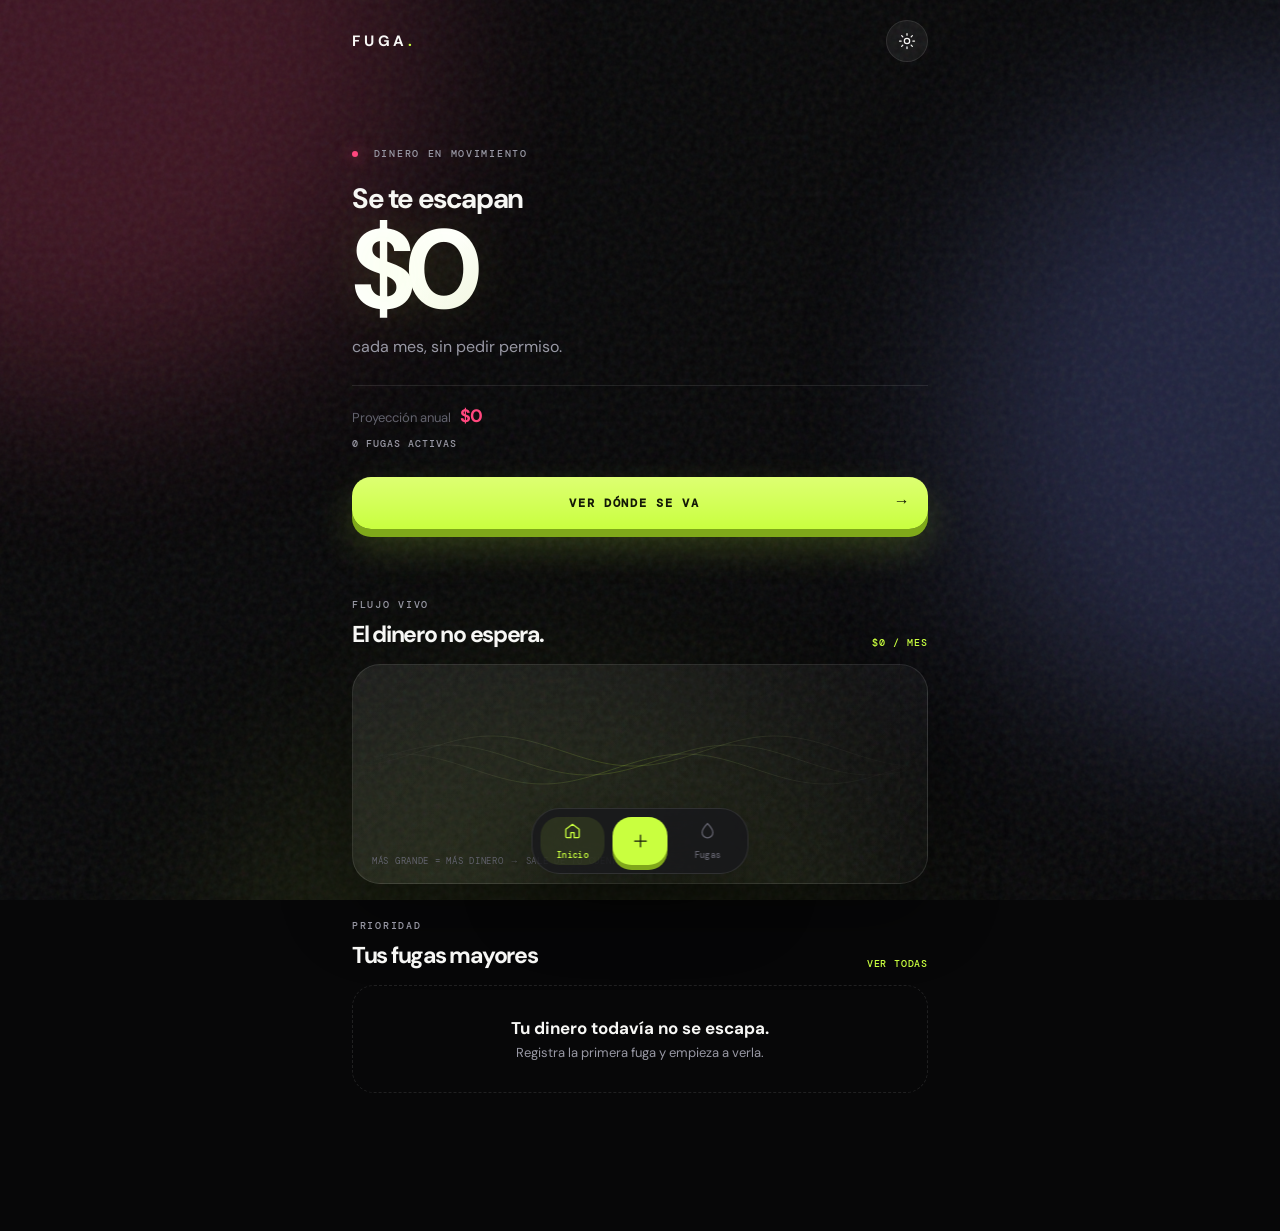
==== index.html @ dc9db654 "Add files via upload" ====
<!doctype html>
<html lang="es-CL">
  <head>
    <meta charset="UTF-8" />
    <meta name="viewport" content="width=device-width, initial-scale=1, viewport-fit=cover" />
    <meta name="theme-color" content="#070708" />
    <meta name="description" content="FUGA — recupera el control de tus gastos recurrentes." />
    <title>FUGA — gastos recurrentes</title>
    <link rel="preconnect" href="https://fonts.googleapis.com" />
    <link rel="preconnect" href="https://fonts.gstatic.com" crossorigin />
    <link href="https://fonts.googleapis.com/css2?family=DM+Mono:wght@400;500&family=DM+Sans:opsz,wght@9..40,400;9..40,500;9..40,600;9..40,700&display=swap" rel="stylesheet" />
    <link rel="stylesheet" href="css/variables.css" />
    <link rel="stylesheet" href="css/animations.css" />
    <link rel="stylesheet" href="css/styles.css" />
  </head>
  <body>
    <div class="ambient" aria-hidden="true"><i></i><i></i><i></i></div>
    <canvas id="particles" aria-hidden="true"></canvas>
    <div class="noise" aria-hidden="true"></div>

    <div class="app-shell">
      <header class="topbar">
        <a class="brand" href="#home" aria-label="FUGA, inicio">FUGA<span>.</span></a>
        <button class="icon-button" id="settingsButton" aria-label="Abrir ajustes">
          <svg viewBox="0 0 24 24" aria-hidden="true"><path d="M12 3v2m0 14v2M3 12h2m14 0h2M5.6 5.6 7 7m10 10 1.4 1.4m0-12.8L17 7M7 17l-1.4 1.4"/><circle cx="12" cy="12" r="3.2"/></svg>
        </button>
      </header>

      <main id="mainContent">
        <section class="view active" id="homeView" data-view="home">
          <section class="hero" aria-labelledby="heroTitle">
            <p class="eyebrow"><span class="status-dot"></span> DINERO EN MOVIMIENTO</p>
            <h1 id="heroTitle">Se te escapan</h1>
            <p class="hero-amount" id="monthlyTotal">$0</p>
            <p class="hero-subtitle">cada mes, sin pedir permiso.</p>
            <div class="hero-meta">
              <span>Proyección anual</span>
              <strong id="annualTotal">$0</strong>
              <span class="active-counter" id="activeCount">0 fugas activas</span>
            </div>
            <button class="primary-button" id="reviewButton">VER DÓNDE SE VA <span>→</span></button>
          </section>

          <section class="flow-section" aria-labelledby="flowTitle">
            <div class="section-heading"><div><p class="eyebrow">FLUJO VIVO</p><h2 id="flowTitle">El dinero no espera.</h2></div><span id="flowLabel">$0 / MES</span></div>
            <div class="flow-card"><canvas id="flowCanvas" aria-label="Visualización animada de gastos"></canvas><div class="flow-caption"><span>más grande = más dinero</span><span>→</span><span>sale de tu cuenta</span></div></div>
          </section>

          <section class="insight-section" id="insightsSection" aria-live="polite"></section>

          <section class="leaks-section" aria-labelledby="leaksTitle">
            <div class="section-heading"><div><p class="eyebrow">PRIORIDAD</p><h2 id="leaksTitle">Tus fugas mayores</h2></div><button class="text-button" data-go="leaks">Ver todas</button></div>
            <div class="leak-list" id="topLeaks"></div>
          </section>
        </section>

        <section class="view" id="leaksView" data-view="leaks">
          <div class="page-heading"><p class="eyebrow">INVENTARIO</p><h1>Todas tus fugas</h1><p>Desliza una tarjeta para pausarla o eliminarla.</p></div>
          <label class="search"><span>⌕</span><input id="searchInput" type="search" placeholder="Buscar una fuga" autocomplete="off" /></label>
          <div class="leak-list all-leaks" id="allLeaks"></div>
        </section>

        <section class="view" id="settingsView" data-view="settings">
          <div class="page-heading"><p class="eyebrow">SISTEMA</p><h1>Ajustes</h1><p>Tu información vive en este dispositivo.</p></div>
          <div class="settings-stack">
            <label class="field-label" for="exchangeRate">Dólar en pesos</label>
            <input class="input" id="exchangeRate" type="number" min="1" inputmode="decimal" />
            <div class="setting-row"><div><strong>Exportar respaldo</strong><span>Un archivo JSON con tus datos.</span></div><button class="mini-button" id="exportButton">GUARDAR</button></div>
            <label class="setting-row import-row"><div><strong>Restaurar respaldo</strong><span>Reemplaza lo que tienes ahora.</span></div><span class="mini-button">ELEGIR</span><input id="importInput" type="file" accept="application/json" /></label>
            <button class="danger-button" id="clearButton">BORRAR TODAS LAS FUGAS</button>
          </div>
        </section>
      </main>

      <nav class="dock" aria-label="Navegación principal">
        <button class="nav-button active" data-go="home" aria-label="Inicio"><svg viewBox="0 0 24 24"><path d="m4 10 8-6 8 6v9a1 1 0 0 1-1 1h-5v-6H10v6H5a1 1 0 0 1-1-1z"/></svg><span>Inicio</span></button>
        <button class="add-button" id="addButton" aria-label="Agregar fuga"><svg viewBox="0 0 24 24"><path d="M12 5v14M5 12h14"/></svg></button>
        <button class="nav-button" data-go="leaks" aria-label="Fugas"><svg viewBox="0 0 24 24"><path d="M12 3c3.7 3.9 6.5 7.1 6.5 10.7a6.5 6.5 0 1 1-13 0C5.5 10.1 8.3 6.9 12 3Z"/></svg><span>Fugas</span></button>
      </nav>
    </div>

    <div class="modal-backdrop" id="modalBackdrop" hidden></div>
    <section class="sheet" id="leakSheet" aria-modal="true" role="dialog" aria-labelledby="sheetTitle" hidden>
      <div class="sheet-handle"></div>
      <header class="sheet-header"><div><p class="eyebrow">NUEVO REGISTRO</p><h2 id="sheetTitle">Nueva fuga</h2></div><button class="icon-button" id="closeSheet" aria-label="Cerrar">×</button></header>
      <form id="leakForm" class="leak-form">
        <input type="hidden" id="leakId" />
        <label>Nombre<input class="input" id="nameInput" required maxlength="50" placeholder="Netflix" /></label>
        <div class="form-grid"><label>Monto<input class="input" id="amountInput" required type="number" min="1" inputmode="decimal" placeholder="9990" /></label><label>Moneda<select class="input" id="currencyInput"><option value="CLP">CLP</option><option value="USD">USD</option></select></label></div>
        <div class="form-grid"><label>Frecuencia<select class="input" id="frequencyInput"><option value="monthly">Mensual</option><option value="quarterly">Trimestral</option><option value="semiannual">Semestral</option><option value="yearly">Anual</option></select></label><label>Próximo cobro<input class="input" id="nextChargeInput" required type="date" /></label></div>
        <label>Color<select class="input" id="colorInput"><option value="#ff477e">Magenta</option><option value="#c9ff3f">Volt</option><option value="#7d8cff">Índigo</option><option value="#ffad45">Ámbar</option><option value="#50dfb5">Menta</option></select></label>
        <button class="primary-button form-submit" type="submit">GUARDAR FUGA <span>→</span></button>
        <button class="danger-button" type="button" id="deleteButton" hidden>ELIMINAR FUGA</button>
      </form>
    </section>
    <div class="toast" id="toast" role="status" aria-live="polite"></div>

    <script src="js/storage.js"></script>
    <script src="js/ui.js"></script>
    <script src="js/particles.js"></script>
    <script src="js/app.js"></script>
  </body>
</html>
---- css/variables.css ----
:root{--bg:#070708;--surface:#111116;--surface-hi:#19191f;--line:rgba(255,255,255,.1);--text:#f7f7f5;--muted:#9898a4;--faint:#62626d;--volt:#c9ff3f;--pink:#ff477e;--blue:#7d8cff;--amber:#ffad45;--mint:#50dfb5;--sans:"DM Sans",system-ui,sans-serif;--mono:"DM Mono",monospace;--radius:28px;--shadow:0 28px 70px rgba(0,0,0,.45);--ease:cubic-bezier(.2,.8,.2,1)}
---- css/animations.css ----
@keyframes rise{from{opacity:0;transform:translateY(24px);filter:blur(8px)}to{opacity:1;transform:none;filter:none}}@keyframes glow{50%{transform:translate3d(4vw,-3vw,0) scale(1.12)}}@keyframes sheen{to{background-position:-180% 0}}@keyframes toastIn{from{opacity:0;transform:translate(-50%,18px) scale(.96)}to{opacity:1;transform:translate(-50%,0) scale(1)}}
@media(prefers-reduced-motion:reduce){*,*::before,*::after{animation-duration:.01ms!important;animation-iteration-count:1!important;scroll-behavior:auto!important;transition-duration:.01ms!important}}
---- css/styles.css ----
*{box-sizing:border-box}html{background:var(--bg)}body{margin:0;background:var(--bg);color:var(--text);font-family:var(--sans);-webkit-font-smoothing:antialiased}button,input,select{font:inherit}button{cursor:pointer;border:0}.ambient,.noise,#particles{position:fixed;inset:0;pointer-events:none}.ambient{overflow:hidden}.ambient i{position:absolute;width:55vw;height:55vw;filter:blur(90px);opacity:.22;border-radius:50%;animation:glow 13s ease-in-out infinite alternate}.ambient i:nth-child(1){background:var(--pink);top:-24vw;left:-22vw}.ambient i:nth-child(2){background:var(--blue);right:-30vw;top:5vw;animation-delay:-6s}.ambient i:nth-child(3){background:var(--volt);bottom:-38vw;left:15vw;opacity:.08}.noise{opacity:.13;background-image:url("data:image/svg+xml,%3Csvg viewBox='0 0 160 160' xmlns='http://www.w3.org/2000/svg'%3E%3Cfilter id='n'%3E%3CfeTurbulence type='fractalNoise' baseFrequency='.9' numOctaves='3' stitchTiles='stitch'/%3E%3C/filter%3E%3Crect width='100%25' height='100%25' filter='url(%23n)' opacity='.6'/%3E%3C/svg%3E")}.app-shell{position:relative;max-width:640px;margin:auto;min-height:100dvh;padding:0 22px 138px}.topbar{height:82px;display:flex;align-items:center;justify-content:space-between}.brand{color:var(--text);text-decoration:none;font-size:15px;font-weight:700;letter-spacing:.25em}.brand span{color:var(--volt)}.icon-button{display:grid;place-items:center;width:42px;height:42px;border-radius:50%;color:var(--text);background:rgba(255,255,255,.06);border:1px solid var(--line)}.icon-button svg,.nav-button svg,.add-button svg{width:20px;fill:none;stroke:currentColor;stroke-width:1.5;stroke-linecap:round;stroke-linejoin:round}.view{display:none}.view.active{display:block;animation:rise .55s var(--ease) both}.hero{padding:43px 0 34px}.eyebrow{color:var(--muted);font:500 10px var(--mono);letter-spacing:.17em;margin:0;text-transform:uppercase}.status-dot{display:inline-block;width:6px;height:6px;border-radius:50%;margin-right:8px;background:var(--pink);box-shadow:0 0 16px var(--pink)}h1,h2,p{margin-top:0}.hero h1{font-size:clamp(20px,5vw,28px);letter-spacing:-.05em;margin:20px 0 3px}.hero-amount{font-size:clamp(68px,19vw,112px);font-weight:700;letter-spacing:-.09em;line-height:.9;margin:0;background:linear-gradient(135deg,#fff 18%,#dfe8ba 56%,var(--volt));-webkit-background-clip:text;background-clip:text;color:transparent;text-shadow:0 0 50px rgba(201,255,63,.12)}.hero-subtitle{font-size:16px;color:var(--muted);margin:15px 0 28px}.hero-meta{display:flex;gap:9px;align-items:baseline;flex-wrap:wrap;border-top:1px solid var(--line);padding-top:18px;color:var(--faint);font-size:13px}.hero-meta strong{font-size:18px;color:var(--pink);letter-spacing:-.04em}.active-counter{width:100%;font:500 10px var(--mono);letter-spacing:.1em;text-transform:uppercase;color:var(--muted)}.primary-button{width:100%;margin-top:27px;padding:18px 20px;border-radius:19px;background:linear-gradient(180deg,#ddff72,var(--volt));box-shadow:0 8px 0 #7fa91a,0 18px 38px rgba(201,255,63,.2);color:#131906;font:700 12px var(--mono);letter-spacing:.14em;transition:transform .15s,box-shadow .15s}.primary-button:active{transform:translateY(5px);box-shadow:0 3px 0 #7fa91a,0 8px 18px rgba(201,255,63,.16)}.primary-button span{float:right;font-size:16px;line-height:11px}.section-heading{display:flex;justify-content:space-between;align-items:end;gap:16px;margin:35px 0 15px}.section-heading h2{font-size:23px;letter-spacing:-.055em;margin:8px 0 0}.section-heading>span{font:500 10px var(--mono);letter-spacing:.1em;color:var(--volt)}.flow-card{overflow:hidden;border:1px solid var(--line);border-radius:var(--radius);background:linear-gradient(135deg,rgba(255,255,255,.08),rgba(255,255,255,.02));box-shadow:var(--shadow)}#flowCanvas{display:block;width:100%;height:190px}.flow-caption{display:flex;gap:8px;padding:0 19px 16px;color:var(--faint);font:400 9px var(--mono);letter-spacing:.08em;text-transform:uppercase}.insight-section{margin-top:18px}.insight{display:flex;gap:14px;padding:17px;border:1px solid rgba(255,71,126,.22);background:rgba(255,71,126,.07);border-radius:20px}.insight-icon{font-size:19px}.insight p{margin:3px 0 0;color:var(--muted);font-size:13px}.insight strong{font-size:14px}.text-button{padding:0;color:var(--volt);background:transparent;font:500 10px var(--mono);letter-spacing:.08em;text-transform:uppercase}.leak-list{display:grid;gap:10px}.leak-card{position:relative;display:flex;align-items:center;gap:14px;padding:17px;border:1px solid var(--line);border-radius:23px;background:rgba(18,18,23,.72);backdrop-filter:blur(20px);box-shadow:0 10px 28px rgba(0,0,0,.15);overflow:hidden}.leak-card::after{content:"";position:absolute;inset:0;background:linear-gradient(105deg,transparent 42%,rgba(255,255,255,.06),transparent 58%);background-size:180% 100%;animation:sheen 5s linear infinite;pointer-events:none}.leak-orb{width:13px;height:13px;border-radius:50%;flex:none;box-shadow:0 0 17px currentColor}.leak-info{min-width:0;flex:1}.leak-name{font-weight:600;font-size:15px;white-space:nowrap;overflow:hidden;text-overflow:ellipsis}.leak-meta{margin-top:3px;color:var(--faint);font:400 10px var(--mono);letter-spacing:.06em;text-transform:uppercase}.leak-meta.urgent{color:var(--amber)}.leak-amount{font-size:18px;font-weight:700;letter-spacing:-.05em;text-align:right}.leak-amount small{display:block;margin-top:3px;color:var(--faint);font:400 9px var(--mono);letter-spacing:.07em}.page-heading{padding:42px 0 25px}.page-heading h1{font-size:43px;letter-spacing:-.075em;margin:10px 0}.page-heading>p:last-child{color:var(--muted);font-size:14px;margin:0}.search{display:flex;align-items:center;gap:10px;padding:0 14px;height:49px;margin-bottom:18px;border-radius:16px;border:1px solid var(--line);background:rgba(255,255,255,.05);color:var(--muted)}.search input,.input{min-width:0;width:100%;border:0;outline:0;background:transparent;color:var(--text)}.search input::placeholder,.input::placeholder{color:var(--faint)}.dock{position:fixed;z-index:10;left:50%;bottom:max(20px,env(safe-area-inset-bottom));transform:translateX(-50%);display:flex;align-items:center;gap:8px;padding:8px;border:1px solid var(--line);border-radius:28px;background:rgba(22,22,27,.74);backdrop-filter:blur(25px);box-shadow:var(--shadow)}.nav-button{display:grid;place-items:center;gap:3px;min-width:64px;height:48px;border-radius:19px;background:transparent;color:var(--faint);font:500 9px var(--mono);letter-spacing:.04em}.nav-button.active{color:var(--volt);background:rgba(201,255,63,.1)}.add-button{display:grid;place-items:center;width:55px;height:48px;color:#161a0a;border-radius:19px;background:var(--volt);box-shadow:0 5px 0 #80a71b}.add-button:active{transform:translateY(3px);box-shadow:0 2px 0 #80a71b}.settings-stack{display:grid;gap:11px}.field-label,.leak-form label{display:grid;gap:8px;color:var(--muted);font:500 10px var(--mono);letter-spacing:.1em;text-transform:uppercase}.input{height:52px;padding:0 15px;border:1px solid var(--line);border-radius:16px;background:rgba(255,255,255,.05);font:500 15px var(--sans);letter-spacing:0;text-transform:none}.setting-row{display:flex;justify-content:space-between;align-items:center;gap:15px;padding:17px;border:1px solid var(--line);border-radius:19px;background:rgba(255,255,255,.04)}.setting-row strong{display:block;font-size:14px}.setting-row span:not(.mini-button){display:block;margin-top:4px;color:var(--faint);font-size:12px}.mini-button{padding:10px 12px;border:1px solid var(--line);border-radius:99px;color:var(--text);background:transparent;font:500 9px var(--mono);letter-spacing:.08em}.import-row{cursor:pointer}.import-row input{display:none}.danger-button{width:100%;padding:15px;border:1px solid rgba(255,71,126,.35);border-radius:16px;background:rgba(255,71,126,.06);color:var(--pink);font:500 10px var(--mono);letter-spacing:.1em}.modal-backdrop{position:fixed;z-index:20;inset:0;background:rgba(0,0,0,.62);backdrop-filter:blur(7px)}.sheet{position:fixed;z-index:21;left:0;right:0;bottom:0;max-width:640px;margin:auto;max-height:88dvh;overflow:auto;padding:12px 22px calc(28px + env(safe-area-inset-bottom));border:1px solid var(--line);border-bottom:0;border-radius:32px 32px 0 0;background:rgba(19,19,24,.94);backdrop-filter:blur(28px);box-shadow:0 -30px 80px rgba(0,0,0,.6)}.sheet-handle{width:38px;height:4px;margin:0 auto 22px;border-radius:99px;background:rgba(255,255,255,.22)}.sheet-header{display:flex;justify-content:space-between;align-items:start}.sheet-header h2{margin:8px 0 4px;font-size:28px;letter-spacing:-.06em}.sheet-header .icon-button{font-size:28px;line-height:1}.leak-form{display:grid;gap:16px;margin-top:20px}.form-grid{display:grid;grid-template-columns:1fr 1fr;gap:12px}.form-submit{margin-top:4px}.toast{position:fixed;z-index:30;left:50%;bottom:106px;display:none;padding:13px 18px;border:1px solid var(--line);border-radius:99px;background:#202027;box-shadow:var(--shadow);font-size:13px;white-space:nowrap}.toast.show{display:block;animation:toastIn .35s var(--ease)}.empty{padding:31px 15px;border:1px dashed var(--line);border-radius:22px;text-align:center;color:var(--muted)}.empty strong{display:block;color:var(--text);font-size:17px;margin-bottom:5px}.empty p{margin:0;font-size:13px}@media(min-width:700px){.app-shell{padding-left:32px;padding-right:32px}.hero{padding-top:65px}.dock{bottom:26px}}
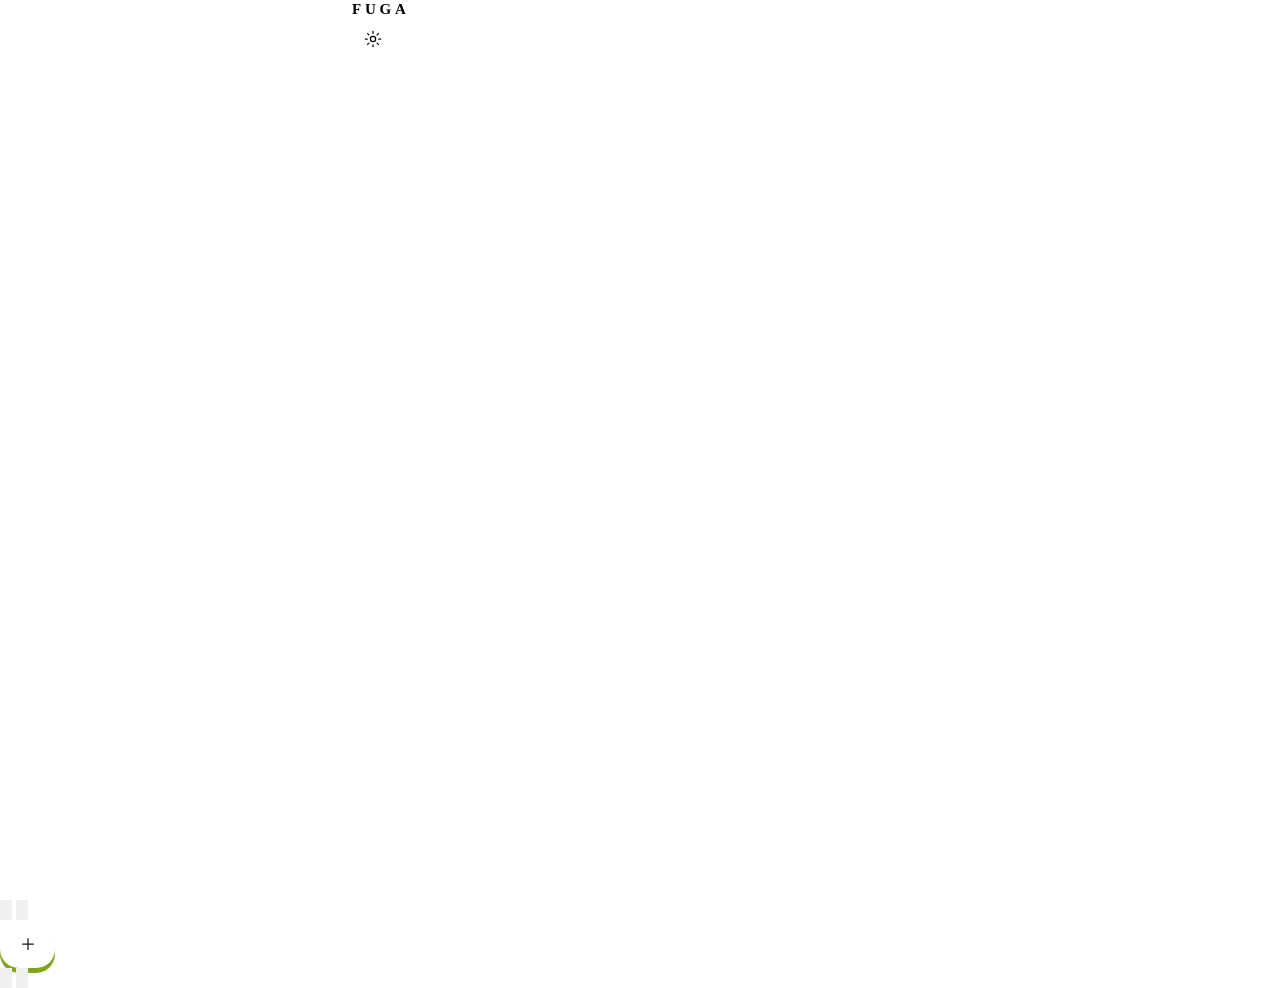
==== commit 062d9851: "Add files via upload" ====
--- a/index.html
+++ b/index.html
@@ -1,103 +1,267 @@
 <!doctype html>
 <html lang="es-CL">
-  <head>
-    <meta charset="UTF-8" />
-    <meta name="viewport" content="width=device-width, initial-scale=1, viewport-fit=cover" />
-    <meta name="theme-color" content="#070708" />
-    <meta name="description" content="FUGA — recupera el control de tus gastos recurrentes." />
-    <title>FUGA — gastos recurrentes</title>
-    <link rel="preconnect" href="https://fonts.googleapis.com" />
-    <link rel="preconnect" href="https://fonts.gstatic.com" crossorigin />
-    <link href="https://fonts.googleapis.com/css2?family=DM+Mono:wght@400;500&family=DM+Sans:opsz,wght@9..40,400;9..40,500;9..40,600;9..40,700&display=swap" rel="stylesheet" />
-    <link rel="stylesheet" href="css/variables.css" />
-    <link rel="stylesheet" href="css/animations.css" />
-    <link rel="stylesheet" href="css/styles.css" />
-  </head>
-  <body>
-    <div class="ambient" aria-hidden="true"><i></i><i></i><i></i></div>
-    <canvas id="particles" aria-hidden="true"></canvas>
-    <div class="noise" aria-hidden="true"></div>
-
-    <div class="app-shell">
-      <header class="topbar">
-        <a class="brand" href="#home" aria-label="FUGA, inicio">FUGA<span>.</span></a>
-        <button class="icon-button" id="settingsButton" aria-label="Abrir ajustes">
-          <svg viewBox="0 0 24 24" aria-hidden="true"><path d="M12 3v2m0 14v2M3 12h2m14 0h2M5.6 5.6 7 7m10 10 1.4 1.4m0-12.8L17 7M7 17l-1.4 1.4"/><circle cx="12" cy="12" r="3.2"/></svg>
-        </button>
-      </header>
-
-      <main id="mainContent">
-        <section class="view active" id="homeView" data-view="home">
-          <section class="hero" aria-labelledby="heroTitle">
-            <p class="eyebrow"><span class="status-dot"></span> DINERO EN MOVIMIENTO</p>
-            <h1 id="heroTitle">Se te escapan</h1>
-            <p class="hero-amount" id="monthlyTotal">$0</p>
-            <p class="hero-subtitle">cada mes, sin pedir permiso.</p>
-            <div class="hero-meta">
-              <span>Proyección anual</span>
-              <strong id="annualTotal">$0</strong>
-              <span class="active-counter" id="activeCount">0 fugas activas</span>
-            </div>
-            <button class="primary-button" id="reviewButton">VER DÓNDE SE VA <span>→</span></button>
-          </section>
-
-          <section class="flow-section" aria-labelledby="flowTitle">
-            <div class="section-heading"><div><p class="eyebrow">FLUJO VIVO</p><h2 id="flowTitle">El dinero no espera.</h2></div><span id="flowLabel">$0 / MES</span></div>
-            <div class="flow-card"><canvas id="flowCanvas" aria-label="Visualización animada de gastos"></canvas><div class="flow-caption"><span>más grande = más dinero</span><span>→</span><span>sale de tu cuenta</span></div></div>
-          </section>
-
-          <section class="insight-section" id="insightsSection" aria-live="polite"></section>
-
-          <section class="leaks-section" aria-labelledby="leaksTitle">
-            <div class="section-heading"><div><p class="eyebrow">PRIORIDAD</p><h2 id="leaksTitle">Tus fugas mayores</h2></div><button class="text-button" data-go="leaks">Ver todas</button></div>
-            <div class="leak-list" id="topLeaks"></div>
-          </section>
-        </section>
-
-        <section class="view" id="leaksView" data-view="leaks">
-          <div class="page-heading"><p class="eyebrow">INVENTARIO</p><h1>Todas tus fugas</h1><p>Desliza una tarjeta para pausarla o eliminarla.</p></div>
-          <label class="search"><span>⌕</span><input id="searchInput" type="search" placeholder="Buscar una fuga" autocomplete="off" /></label>
-          <div class="leak-list all-leaks" id="allLeaks"></div>
-        </section>
-
-        <section class="view" id="settingsView" data-view="settings">
-          <div class="page-heading"><p class="eyebrow">SISTEMA</p><h1>Ajustes</h1><p>Tu información vive en este dispositivo.</p></div>
-          <div class="settings-stack">
-            <label class="field-label" for="exchangeRate">Dólar en pesos</label>
-            <input class="input" id="exchangeRate" type="number" min="1" inputmode="decimal" />
-            <div class="setting-row"><div><strong>Exportar respaldo</strong><span>Un archivo JSON con tus datos.</span></div><button class="mini-button" id="exportButton">GUARDAR</button></div>
-            <label class="setting-row import-row"><div><strong>Restaurar respaldo</strong><span>Reemplaza lo que tienes ahora.</span></div><span class="mini-button">ELEGIR</span><input id="importInput" type="file" accept="application/json" /></label>
-            <button class="danger-button" id="clearButton">BORRAR TODAS LAS FUGAS</button>
-          </div>
-        </section>
-      </main>
-
-      <nav class="dock" aria-label="Navegación principal">
-        <button class="nav-button active" data-go="home" aria-label="Inicio"><svg viewBox="0 0 24 24"><path d="m4 10 8-6 8 6v9a1 1 0 0 1-1 1h-5v-6H10v6H5a1 1 0 0 1-1-1z"/></svg><span>Inicio</span></button>
-        <button class="add-button" id="addButton" aria-label="Agregar fuga"><svg viewBox="0 0 24 24"><path d="M12 5v14M5 12h14"/></svg></button>
-        <button class="nav-button" data-go="leaks" aria-label="Fugas"><svg viewBox="0 0 24 24"><path d="M12 3c3.7 3.9 6.5 7.1 6.5 10.7a6.5 6.5 0 1 1-13 0C5.5 10.1 8.3 6.9 12 3Z"/></svg><span>Fugas</span></button>
-      </nav>
-    </div>
-
-    <div class="modal-backdrop" id="modalBackdrop" hidden></div>
-    <section class="sheet" id="leakSheet" aria-modal="true" role="dialog" aria-labelledby="sheetTitle" hidden>
-      <div class="sheet-handle"></div>
-      <header class="sheet-header"><div><p class="eyebrow">NUEVO REGISTRO</p><h2 id="sheetTitle">Nueva fuga</h2></div><button class="icon-button" id="closeSheet" aria-label="Cerrar">×</button></header>
-      <form id="leakForm" class="leak-form">
-        <input type="hidden" id="leakId" />
-        <label>Nombre<input class="input" id="nameInput" required maxlength="50" placeholder="Netflix" /></label>
-        <div class="form-grid"><label>Monto<input class="input" id="amountInput" required type="number" min="1" inputmode="decimal" placeholder="9990" /></label><label>Moneda<select class="input" id="currencyInput"><option value="CLP">CLP</option><option value="USD">USD</option></select></label></div>
-        <div class="form-grid"><label>Frecuencia<select class="input" id="frequencyInput"><option value="monthly">Mensual</option><option value="quarterly">Trimestral</option><option value="semiannual">Semestral</option><option value="yearly">Anual</option></select></label><label>Próximo cobro<input class="input" id="nextChargeInput" required type="date" /></label></div>
-        <label>Color<select class="input" id="colorInput"><option value="#ff477e">Magenta</option><option value="#c9ff3f">Volt</option><option value="#7d8cff">Índigo</option><option value="#ffad45">Ámbar</option><option value="#50dfb5">Menta</option></select></label>
-        <button class="primary-button form-submit" type="submit">GUARDAR FUGA <span>→</span></button>
-        <button class="danger-button" type="button" id="deleteButton" hidden>ELIMINAR FUGA</button>
-      </form>
+<head>
+  <meta charset="UTF-8">
+  <meta name="viewport" content="width=device-width,initial-scale=1,viewport-fit=cover">
+  <meta name="theme-color" content="#050505">
+  <meta name="description" content="FUGA, control claro de gastos recurrentes.">
+  <meta name="apple-mobile-web-app-capable" content="yes">
+  <meta name="apple-mobile-web-app-status-bar-style" content="black-translucent">
+  <title>FUGA</title>
+  <link rel="preconnect" href="https://fonts.googleapis.com">
+  <link rel="preconnect" href="https://fonts.gstatic.com" crossorigin>
+  <link href="https://fonts.googleapis.com/css2?family=DM+Sans:wght@400;500;600;700&family=Manrope:wght@400;500;600;700;800&display=swap" rel="stylesheet">
+  <link rel="stylesheet" href="css/styles.css">
+</head>
+<body>
+
+<main class="app-shell">
+
+  <header class="app-header">
+    <a href="#" class="brand">FUGA</a>
+    <button class="icon-button" id="settingsButton" aria-label="Ajustes">
+      <svg viewBox="0 0 24 24"><circle cx="12" cy="12" r="3.1"/><path d="M12 2.8v2.3M12 18.9v2.3M21.2 12h-2.3M5.1 12H2.8M18.5 5.5l-1.6 1.6M7.1 16.9l-1.6 1.6M18.5 18.5l-1.6-1.6M7.1 7.1L5.5 5.5"/></svg>
+    </button>
+  </header>
+
+  <!-- ══════════ INICIO ══════════ -->
+  <div class="view" id="view-home">
+    <section class="overview">
+      <p id="overviewLabel">ESTE MES SE IRÁN</p>
+      <h1 id="monthlyTotal">$0</h1>
+      <p class="overview-note" id="overviewNote"></p>
+      <div class="overview-meta">
+        <span class="active-chip"><i></i><b id="activeCount">0</b> fugas activas</span>
+        <div class="month-picker">
+          <button id="prevMonth" aria-label="Mes anterior"></button>
+          <button class="month-label" id="monthLabel">Este mes</button>
+          <button id="nextMonth" aria-label="Mes siguiente"></button>
+        </div>
+      </div>
     </section>
-    <div class="toast" id="toast" role="status" aria-live="polite"></div>
-
-    <script src="js/storage.js"></script>
-    <script src="js/ui.js"></script>
-    <script src="js/particles.js"></script>
-    <script src="js/app.js"></script>
-  </body>
+
+    <section class="upcoming-section">
+      <div class="section-heading">
+        <h2>PRÓXIMOS COBROS</h2>
+        <span id="annualTotal"></span>
+      </div>
+      <div class="subscription-list stagger" id="upcomingList"></div>
+      <button class="all-button" id="allButton">
+        <i id="iconDown"></i>
+        <span><b>Ver todas las fugas</b><small id="allCount">0 en total</small></span>
+        <em id="iconAllArrow"></em>
+      </button>
+    </section>
+  </div>
+
+  <!-- ══════════ TODAS ══════════ -->
+  <div class="view" id="view-all" hidden>
+    <div class="view-title">
+      <h1>Todas</h1>
+      <p id="allSubtitle"></p>
+    </div>
+    <div class="search-wrap">
+      <span id="iconSearch"></span>
+      <input id="searchInput" type="search" placeholder="Buscar por nombre o categoría" autocomplete="off">
+    </div>
+    <div class="filters">
+      <button class="on" data-filter="todas">Todas</button>
+      <button data-filter="activas">Activas</button>
+      <button data-filter="pausadas">Pausadas</button>
+    </div>
+    <div class="subscription-list stagger" id="allList"></div>
+  </div>
+
+  <!-- ══════════ ESTADÍSTICAS ══════════ -->
+  <div class="view" id="view-insights" hidden>
+    <div class="view-title">
+      <h1>Estadísticas</h1>
+      <p>Tu gasto recurrente, en perspectiva.</p>
+    </div>
+
+    <div class="stat-grid">
+      <div class="stat-box"><small>PROMEDIO MENSUAL</small><strong id="statAverage">$0</strong></div>
+      <div class="stat-box"><small>PROYECCIÓN ANUAL</small><strong class="red" id="statYear">$0</strong></div>
+      <div class="stat-box"><small>ACTIVAS</small><strong id="statActive">0</strong></div>
+      <div class="stat-box"><small>AHORRADO AL PAUSAR</small><strong class="green" id="statSaved">$0</strong></div>
+    </div>
+
+    <div class="panel">
+      <h3>Próximos 12 meses</h3>
+      <p class="hint" id="yearHint"></p>
+      <div class="year-chart" id="yearChart"></div>
+    </div>
+
+    <div class="panel">
+      <h3>Por categoría</h3>
+      <p class="hint">Sobre el promedio mensual normalizado.</p>
+      <div id="catList"></div>
+    </div>
+  </div>
+
+  <!-- ══════════ AJUSTES ══════════ -->
+  <div class="view" id="view-settings" hidden>
+    <div class="view-title">
+      <h1>Ajustes</h1>
+      <p>Moneda y respaldos.</p>
+    </div>
+
+    <div class="setting-row">
+      <div><b>Valor del dólar</b><small id="rateNote"></small></div>
+      <input id="rateInput" type="number" inputmode="decimal" min="1" step="1">
+    </div>
+
+    <div class="setting-row">
+      <div><b>Exportar respaldo</b><small>Archivo JSON con todo</small></div>
+      <button class="act" id="exportJson">Guardar</button>
+    </div>
+    <div class="setting-row">
+      <div><b>Exportar planilla</b><small>CSV para Excel</small></div>
+      <button class="act" id="exportCsv">Guardar</button>
+    </div>
+    <div class="setting-row">
+      <div><b>Restaurar respaldo</b><small id="dataNote"></small></div>
+      <button class="act" id="importButton">Elegir</button>
+    </div>
+    <input type="file" id="importFile" accept="application/json" hidden>
+
+    <button class="danger-button" id="wipeButton">Borrar todas las suscripciones</button>
+  </div>
+
+</main>
+
+<!-- ══════════ NAVEGACIÓN ══════════ -->
+<nav class="bottom-nav" aria-label="Navegación">
+  <button class="selected" data-action="home" aria-label="Inicio">
+    <svg viewBox="0 0 24 24"><path d="m3 10 9-7 9 7v10H3zM9 20v-6h6v6"/></svg>
+  </button>
+  <button data-action="all" aria-label="Todas">
+    <svg viewBox="0 0 24 24"><path d="M8 6h13M8 12h13M8 18h13"/><circle cx="4" cy="6" r=".9"/><circle cx="4" cy="12" r=".9"/><circle cx="4" cy="18" r=".9"/></svg>
+  </button>
+  <button class="add-button" id="addButton" aria-label="Agregar fuga">
+    <svg viewBox="0 0 24 24"><path d="M12 5.5v13M5.5 12h13"/></svg>
+  </button>
+  <button data-action="insights" aria-label="Estadísticas">
+    <svg viewBox="0 0 24 24"><path d="M4 19V9m5 10V5m5 14v-7m5 7V3"/></svg>
+  </button>
+  <button data-action="settings" aria-label="Ajustes">
+    <svg viewBox="0 0 24 24"><circle cx="12" cy="12" r="3.1"/><path d="M12 2.8v2.3M12 18.9v2.3M21.2 12h-2.3M5.1 12H2.8M18.5 5.5l-1.6 1.6M7.1 16.9l-1.6 1.6M18.5 18.5l-1.6-1.6M7.1 7.1L5.5 5.5"/></svg>
+  </button>
+</nav>
+
+<div class="backdrop" id="backdrop" hidden></div>
+
+<!-- ══════════ DETALLE ══════════ -->
+<section class="detail-screen" id="detailScreen" hidden aria-modal="true" role="dialog">
+  <header>
+    <button class="plain-icon" id="closeDetail" aria-label="Volver"></button>
+    <button class="plain-icon" id="editDetail" aria-label="Editar"></button>
+  </header>
+
+  <div class="detail-identity">
+    <div class="service-logo large" id="detailLogo">N</div>
+    <h1 id="detailName">—</h1>
+    <p id="detailCategory">—</p>
+    <span class="paused-tag" id="detailPaused" hidden>En pausa</span>
+  </div>
+
+  <div class="detail-card">
+    <div>
+      <i id="iconCalendar"></i><span>Próximo cobro</span>
+      <strong id="detailNext">—</strong><small id="detailDate">—</small>
+    </div>
+    <div>
+      <i id="iconRepeat"></i><span>Frecuencia</span>
+      <strong id="detailFrequency">—</strong>
+    </div>
+    <div>
+      <i id="iconDollar"></i><span>Valor</span>
+      <strong id="detailAmount">—</strong><small id="detailCurrency">CLP</small>
+    </div>
+  </div>
+
+  <div class="annual-card">
+    <div class="a-left">
+      <div class="a-head"><span id="iconTrend"></span><p>Costo 12 meses</p></div>
+      <strong id="detailAnnual">$0</strong>
+    </div>
+    <div class="mini-bars" id="miniBars" aria-hidden="true"></div>
+  </div>
+
+  <button class="notes-card" id="notesCard">
+    <span id="iconNote"></span>
+    <div><b>Notas</b><p id="detailNotes">Sin notas.</p></div>
+    <em id="iconNoteArrow"></em>
+  </button>
+
+  <div class="detail-actions">
+    <button id="pauseButton"><i id="pauseIcon"></i><span id="pauseLabel">Pausar</span></button>
+    <button class="delete-action" id="deleteButton"><i id="trashIcon"></i>Eliminar</button>
+  </div>
+</section>
+
+<!-- ══════════ FORMULARIO ══════════ -->
+<section class="form-sheet" id="leakSheet" hidden aria-modal="true" role="dialog">
+  <div class="sheet-handle"></div>
+  <header>
+    <div>
+      <p id="sheetKicker">NUEVO REGISTRO</p>
+      <h2 id="sheetTitle">Agregar suscripción</h2>
+    </div>
+    <button id="closeSheet" aria-label="Cerrar"></button>
+  </header>
+
+  <form id="leakForm" novalidate>
+    <input id="leakId" type="hidden">
+
+    <label>NOMBRE
+      <input id="nameInput" required maxlength="50" placeholder="Netflix" autocomplete="off">
+    </label>
+
+    <div class="form-grid">
+      <label>MONTO
+        <input id="amountInput" type="number" min="1" step="1" required placeholder="9990" inputmode="decimal">
+      </label>
+      <label>MONEDA
+        <select id="currencyInput"><option>CLP</option><option>USD</option></select>
+      </label>
+    </div>
+
+    <div class="form-grid">
+      <label>FRECUENCIA
+        <select id="frequencyInput">
+          <option value="monthly">Mensual</option>
+          <option value="quarterly">Trimestral</option>
+          <option value="semiannual">Semestral</option>
+          <option value="yearly">Anual</option>
+        </select>
+      </label>
+      <label>PRÓXIMO COBRO
+        <input id="nextChargeInput" type="date" required>
+      </label>
+    </div>
+
+    <label>CATEGORÍA
+      <select id="categoryInput"></select>
+    </label>
+
+    <label>NOTAS
+      <textarea id="notesInput" maxlength="240" placeholder="Plan familiar, compartido con Maca"></textarea>
+    </label>
+
+    <label>COLOR
+      <div class="swatches" id="colorSwatches"></div>
+      <input id="colorInput" type="hidden">
+    </label>
+
+    <button class="save-button" type="submit">Guardar suscripción</button>
+  </form>
+</section>
+
+<div class="toast" id="toast" role="status" aria-live="polite"></div>
+
+<script src="js/storage.js"></script>
+<script src="js/ui.js"></script>
+<script src="js/app.js"></script>
+</body>
 </html>
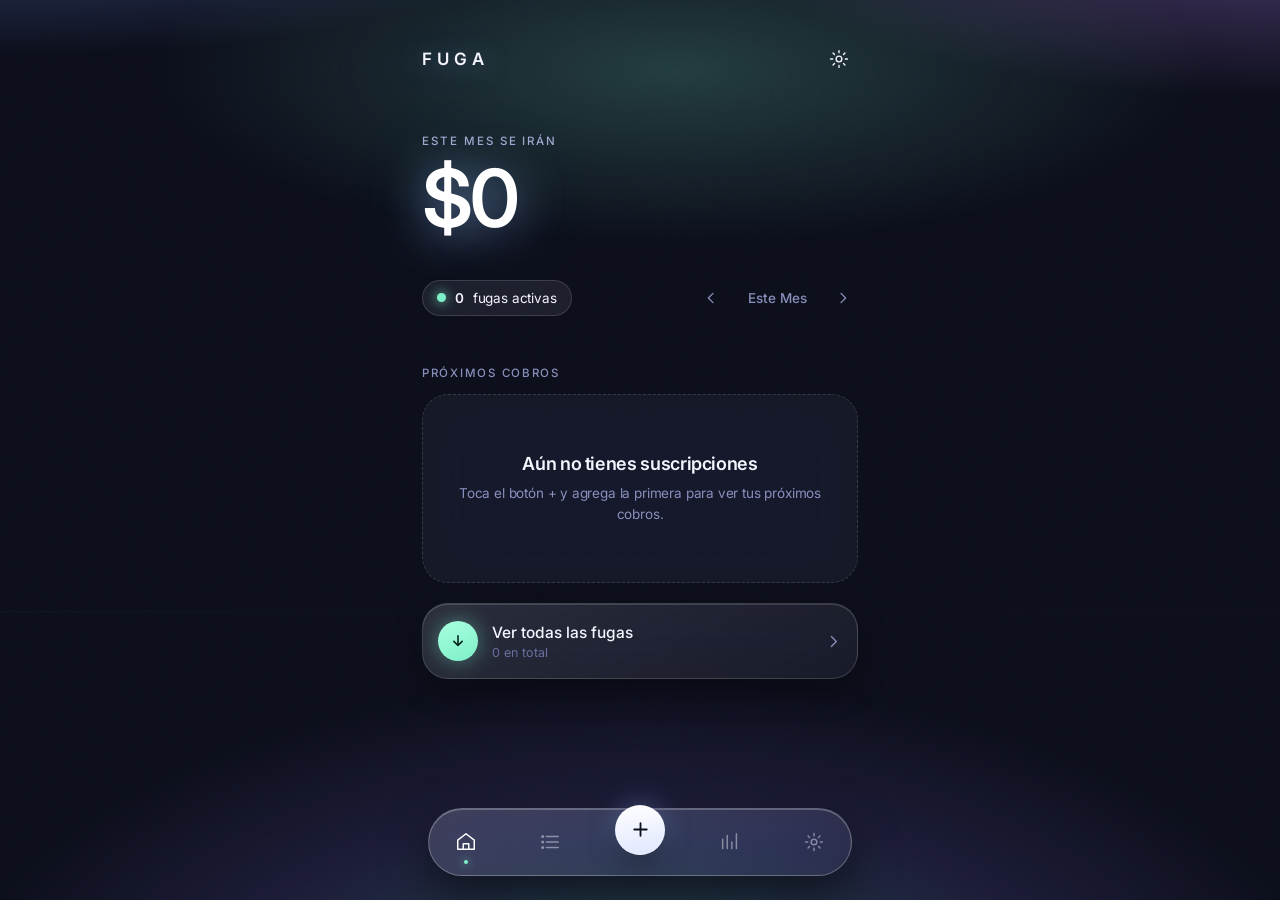
==== commit 30a3a2cc: "Add files via upload" ====
--- a/index.html
+++ b/index.html
@@ -1,22 +1,448 @@
 <!doctype html>
 <html lang="es-CL">
 <head>
-  <meta charset="UTF-8">
-  <meta name="viewport" content="width=device-width,initial-scale=1,viewport-fit=cover">
-  <meta name="theme-color" content="#050505">
-  <meta name="description" content="FUGA, control claro de gastos recurrentes.">
-  <meta name="apple-mobile-web-app-capable" content="yes">
-  <meta name="apple-mobile-web-app-status-bar-style" content="black-translucent">
-  <title>FUGA</title>
-  <link rel="preconnect" href="https://fonts.googleapis.com">
-  <link rel="preconnect" href="https://fonts.gstatic.com" crossorigin>
-  <link href="https://fonts.googleapis.com/css2?family=DM+Sans:wght@400;500;600;700&family=Manrope:wght@400;500;600;700;800&display=swap" rel="stylesheet">
-  <link rel="stylesheet" href="css/styles.css">
+<meta charset="UTF-8">
+<meta name="viewport" content="width=device-width,initial-scale=1,viewport-fit=cover">
+<meta name="theme-color" content="#0c0e1a">
+<meta name="description" content="FUGA, control claro de gastos recurrentes.">
+<meta name="apple-mobile-web-app-capable" content="yes">
+<meta name="mobile-web-app-capable" content="yes">
+<meta name="apple-mobile-web-app-status-bar-style" content="black-translucent">
+<meta name="apple-mobile-web-app-title" content="FUGA">
+<title>FUGA</title>
+<link rel="apple-touch-icon" href="icon-180.png">
+<link rel="icon" type="image/png" sizes="192x192" href="icon-192.png">
+<link rel="manifest" href="manifest.json">
+<link rel="preconnect" href="https://fonts.googleapis.com">
+<link rel="preconnect" href="https://fonts.gstatic.com" crossorigin>
+<link href="https://fonts.googleapis.com/css2?family=Inter:wght@400;500;600;700&display=swap" rel="stylesheet">
+<style>
+:root{
+  /* Base */
+  --void:#0a0c18; --deep:#0c0e1a;
+  --text:#f4f5ff; --muted:#a3a8d0; --dim:#8a90bc; --faint:#6a709c;
+
+  /* Cristal */
+  --glass:rgba(255,255,255,.075);
+  --glass-hi:rgba(255,255,255,.13);
+  --glass-lo:rgba(255,255,255,.045);
+  --edge:rgba(255,255,255,.14);
+  --edge-soft:rgba(255,255,255,.08);
+  --edge-hi:rgba(255,255,255,.26);
+
+  /* Acentos */
+  --mint:#7ef0c8; --sky:#8fb0ff; --violet:#c49bff;
+  --warn:#ffcf87; --danger:#ff7a9c;
+
+  --font:"Inter",system-ui,-apple-system,sans-serif;
+  --heading:"Inter",system-ui,-apple-system,sans-serif;
+  --shell:480px; --radius:19px; --radius-lg:26px;
+  --ease:cubic-bezier(.2,.8,.2,1); --ease-io:cubic-bezier(.65,0,.35,1);
+  --safe-top:env(safe-area-inset-top,0px); --safe-bot:env(safe-area-inset-bottom,0px);
+  --blur:saturate(1.5) blur(26px);
+}
+
+*{box-sizing:border-box}
+html{background:var(--deep);-webkit-text-size-adjust:100%}
+body{
+  min-height:100vh;margin:0;background:transparent;
+  color:var(--text);font-family:var(--font);letter-spacing:-.011em;
+  -webkit-font-smoothing:antialiased;-webkit-tap-highlight-color:transparent;
+}
+button{font-family:inherit;cursor:pointer}
+::selection{background:rgba(126,240,200,.3);color:#fff}
+::-webkit-scrollbar{display:none}
+
+/* ═══════ Atmósfera ═══════ */
+body::before{
+  content:"";position:fixed;inset:-18% -22% auto -22%;height:86vh;z-index:-2;pointer-events:none;
+  background:
+    radial-gradient(52% 40% at 16% 2%,  rgba(120,160,255,.46), transparent 66%),
+    radial-gradient(48% 38% at 86% 8%,  rgba(190,140,255,.40), transparent 68%),
+    radial-gradient(40% 32% at 52% 30%, rgba(126,240,200,.20), transparent 72%);
+  animation:aura 32s cubic-bezier(.4,0,.6,1) infinite alternate;
+  will-change:transform;
+}
+@keyframes aura{
+  from{transform:translate3d(0,0,0) scale(1)}
+  to{transform:translate3d(-5%,3%,0) scale(1.16)}
+}
+#floor{
+  position:fixed;left:0;right:0;bottom:0;height:52vh;z-index:-2;pointer-events:none;
+  background:radial-gradient(74% 100% at 50% 126%,rgba(90,220,200,.30),rgba(140,120,255,.12) 46%,transparent 74%);
+}
+body::after{
+  content:"";position:fixed;inset:0;z-index:-1;pointer-events:none;opacity:.42;
+  background-image:url("data:image/svg+xml,%3Csvg xmlns='http://www.w3.org/2000/svg' width='180' height='180'%3E%3Cfilter id='n'%3E%3CfeTurbulence type='fractalNoise' baseFrequency='.85' numOctaves='3'/%3E%3C/filter%3E%3Crect width='180' height='180' filter='url(%23n)' opacity='.55'/%3E%3C/svg%3E");
+  mix-blend-mode:overlay;
+}
+
+/* ═══════ Animaciones ═══════ */
+@keyframes rise{from{opacity:0;transform:translateY(22px)}to{opacity:1;transform:none}}
+@keyframes riseSoft{from{opacity:0;transform:translateY(11px)}to{opacity:1;transform:none}}
+@keyframes fadeIn{from{opacity:0}to{opacity:1}}
+@keyframes sheetUp{from{transform:translate(-50%,100%)}to{transform:translate(-50%,0)}}
+@keyframes screenIn{from{opacity:0;transform:translateY(15px) scale(.985)}to{opacity:1;transform:none}}
+@keyframes toastIn{from{opacity:0;transform:translate(-50%,16px) scale(.95)}to{opacity:1;transform:translate(-50%,0) scale(1)}}
+@keyframes barGrow{from{transform:scaleY(0)}to{transform:scaleY(1)}}
+@keyframes fillGrow{from{width:0}}
+@keyframes pulseDot{0%,100%{box-shadow:0 0 0 0 rgba(126,240,200,.55)}60%{box-shadow:0 0 0 9px rgba(126,240,200,0)}}
+.stagger>*{animation:riseSoft .55s var(--ease) both}
+.stagger>*:nth-child(1){animation-delay:.02s}.stagger>*:nth-child(2){animation-delay:.07s}
+.stagger>*:nth-child(3){animation-delay:.12s}.stagger>*:nth-child(4){animation-delay:.17s}
+.stagger>*:nth-child(5){animation-delay:.22s}.stagger>*:nth-child(6){animation-delay:.27s}
+.stagger>*:nth-child(7){animation-delay:.32s}.stagger>*:nth-child(8){animation-delay:.37s}
+@media(prefers-reduced-motion:reduce){
+  *,*::before,*::after{animation-duration:.01ms!important;animation-iteration-count:1!important;transition-duration:.01ms!important}
+  body::before{animation:none!important}
+}
+
+/* ═══════ Estructura ═══════ */
+.app-shell{max-width:var(--shell);min-height:100dvh;margin:0 auto;padding:calc(40px + var(--safe-top)) 22px calc(152px + var(--safe-bot))}
+.app-header{display:flex;align-items:center;justify-content:space-between}
+.brand{color:var(--text);text-decoration:none;font:600 17px var(--heading);letter-spacing:.3em;text-shadow:0 2px 24px rgba(150,180,255,.5)}
+.icon-button,.plain-icon{display:grid;place-items:center;border:0;background:transparent;color:var(--text);padding:0}
+.icon-button,.plain-icon{width:38px;height:38px;border-radius:50%;transition:background .22s var(--ease)}
+.icon-button:active,.plain-icon:active{background:var(--glass-hi)}
+.icon-button svg,.plain-icon svg{width:22px;height:22px;fill:none;stroke:currentColor;stroke-width:1.5;stroke-linecap:round;stroke-linejoin:round}
+.view{animation:screenIn .44s var(--ease) both}
+.view[hidden]{display:none}
+
+/* ═══════ Cifra principal ═══════ */
+.overview{padding:56px 0 50px}
+.overview>p{margin:0 0 13px;color:var(--muted);font-size:11.5px;font-weight:500;letter-spacing:.17em;animation:riseSoft .5s var(--ease) both}
+.overview h1{
+  margin:0;color:#fff;
+  font:600 clamp(56px,17vw,80px)/.92 var(--heading);letter-spacing:-.052em;
+  font-variant-numeric:tabular-nums;
+  text-shadow:0 4px 44px rgba(150,180,255,.55),0 0 90px rgba(126,240,200,.22);
+  animation:rise .62s var(--ease) .05s both;
+}
+.overview-note{margin:15px 0 0;color:var(--faint);font-size:12.5px;min-height:17px}
+.overview-meta{display:flex;align-items:center;justify-content:space-between;gap:12px;margin-top:28px}
+.active-chip{
+  display:flex;align-items:center;gap:9px;padding:9px 14px;border-radius:22px;
+  border:1px solid var(--edge);background:var(--glass);
+  backdrop-filter:var(--blur);-webkit-backdrop-filter:var(--blur);
+  color:var(--text);font-size:13.5px;
+}
+.active-chip i{width:9px;height:9px;border-radius:50%;background:var(--mint);box-shadow:0 0 12px var(--mint);animation:pulseDot 2.8s infinite}
+.active-chip b{font-weight:600}
+.month-picker{display:flex;align-items:center;gap:2px}
+.month-picker button{width:30px;height:30px;display:grid;place-items:center;border:0;background:transparent;color:var(--dim);border-radius:50%;transition:color .2s,background .2s}
+.month-picker button:active{background:var(--glass-hi);color:#fff}
+.month-picker button svg{width:16px;height:16px;fill:none;stroke:currentColor;stroke-width:1.9;stroke-linecap:round;stroke-linejoin:round}
+.month-label{min-width:98px;padding:0 4px;border:0;background:transparent;color:var(--muted);font:500 13.5px var(--font);text-align:center;text-transform:capitalize}
+.month-label.off{color:var(--mint)}
+
+/* ═══════ Secciones ═══════ */
+.section-heading{display:flex;align-items:center;justify-content:space-between;gap:12px;margin-bottom:14px}
+.section-heading h2{margin:0;color:var(--dim);font-size:11.5px;font-weight:500;letter-spacing:.15em}
+.section-heading span{color:var(--faint);font-size:11.5px;text-align:right}
+
+/* ═══════ Filas de cristal ═══════ */
+.subscription-list{display:flex;flex-direction:column;gap:9px}
+.subscription{
+  display:flex;align-items:center;gap:14px;padding:12px 14px;cursor:pointer;
+  border:1px solid var(--edge);border-radius:var(--radius);background:var(--glass);
+  backdrop-filter:var(--blur);-webkit-backdrop-filter:var(--blur);
+  box-shadow:0 1px 0 rgba(255,255,255,.07) inset;
+  transition:transform .16s var(--ease-io),background .22s,border-color .22s,opacity .25s;
+}
+.subscription:active{transform:scale(.985);background:var(--glass-hi);border-color:var(--edge-hi)}
+.subscription.is-paused{opacity:.38}
+.service-logo{
+  display:grid;place-items:center;flex:0 0 46px;width:46px;height:46px;overflow:hidden;
+  border:1px solid var(--edge);border-radius:14px;color:#fff;
+  font:600 21px var(--heading);
+  box-shadow:0 1px 0 rgba(255,255,255,.16) inset,0 6px 16px rgba(0,0,0,.32);
+}
+.service-logo img{width:52%;height:52%;object-fit:contain}
+.service-logo.large img{width:44%;height:44%}
+.subscription-info{min-width:0;flex:1}
+.subscription-info b{display:block;color:#fff;font-size:15.5px;font-weight:500;white-space:nowrap;overflow:hidden;text-overflow:ellipsis}
+.subscription-info small{display:block;margin-top:3px;color:var(--faint);font-size:12.5px}
+.subscription-info small.due-soon{color:var(--warn)}
+.subscription-info small.due-now{color:var(--danger)}
+.subscription-amount{display:flex;align-items:center;gap:10px;color:#fff;font-size:15.5px;font-weight:600;font-variant-numeric:tabular-nums;white-space:nowrap}
+.subscription-amount svg{width:16px;height:16px;fill:none;stroke:var(--faint);stroke-width:1.8;stroke-linecap:round;stroke-linejoin:round}
+
+/* ═══════ Botón grande ═══════ */
+.all-button{
+  display:flex;align-items:center;width:100%;margin-top:20px;padding:17px 15px;
+  border:1px solid var(--edge);border-radius:var(--radius-lg);
+  background:linear-gradient(150deg,rgba(255,255,255,.13),rgba(255,255,255,.05));
+  backdrop-filter:var(--blur);-webkit-backdrop-filter:var(--blur);
+  color:var(--text);text-align:left;
+  box-shadow:0 1px 0 rgba(255,255,255,.14) inset,0 12px 30px rgba(0,0,0,.3);
+  transition:transform .15s var(--ease-io),border-color .22s;
+}
+.all-button:active{transform:scale(.985);border-color:var(--edge-hi)}
+.all-button>i{
+  display:grid;place-items:center;flex:0 0 40px;width:40px;height:40px;margin-right:14px;
+  border-radius:50%;background:linear-gradient(160deg,#a8ffe0,var(--mint));color:#04231b;font-style:normal;
+  box-shadow:0 0 22px rgba(126,240,200,.45);
+}
+.all-button>i svg{width:18px;height:18px;fill:none;stroke:currentColor;stroke-width:2.1;stroke-linecap:round;stroke-linejoin:round}
+.all-button span{flex:1;min-width:0}
+.all-button b,.all-button small{display:block}
+.all-button b{font-size:15.5px;font-weight:500}
+.all-button small{margin-top:3px;color:var(--faint);font-size:12.5px}
+.all-button em{font-style:normal;display:grid;place-items:center}
+.all-button em svg{width:17px;height:17px;fill:none;stroke:var(--dim);stroke-width:1.8;stroke-linecap:round;stroke-linejoin:round}
+
+/* ═══════ Títulos de vista ═══════ */
+.view-title{padding:30px 0 22px}
+.view-title h1{margin:0;font:600 38px var(--heading);letter-spacing:-.042em;text-shadow:0 3px 30px rgba(150,180,255,.35)}
+.view-title p{margin:9px 0 0;color:var(--dim);font-size:13.5px}
+
+/* ═══════ Buscador y filtros ═══════ */
+.search-wrap{position:relative;margin-bottom:18px}
+.search-wrap span{position:absolute;left:15px;top:50%;transform:translateY(-50%);display:grid;place-items:center}
+.search-wrap svg{width:16px;height:16px;fill:none;stroke:var(--dim);stroke-width:1.8;stroke-linecap:round}
+.search-wrap input{
+  width:100%;height:48px;padding:0 15px 0 42px;border:1px solid var(--edge);border-radius:16px;
+  background:var(--glass-lo);color:var(--text);font:15px var(--font);
+  backdrop-filter:var(--blur);-webkit-backdrop-filter:var(--blur);
+}
+.filters{display:flex;gap:8px;margin-bottom:18px;overflow-x:auto;padding-bottom:2px}
+.filters button{
+  flex:0 0 auto;padding:9px 16px;border:1px solid var(--edge);border-radius:20px;
+  background:var(--glass-lo);color:var(--muted);font-size:13.5px;
+  backdrop-filter:var(--blur);-webkit-backdrop-filter:var(--blur);transition:all .22s var(--ease);
+}
+.filters button.on{background:rgba(255,255,255,.92);border-color:transparent;color:#0c0e1a;font-weight:600}
+
+/* ═══════ Estadísticas ═══════ */
+.stat-grid{display:grid;grid-template-columns:1fr 1fr;gap:11px;margin-bottom:22px}
+.stat-box,.panel,.setting-row{
+  border:1px solid var(--edge);border-radius:var(--radius-lg);background:var(--glass);
+  backdrop-filter:var(--blur);-webkit-backdrop-filter:var(--blur);
+  box-shadow:0 1px 0 rgba(255,255,255,.08) inset;
+}
+.stat-box{padding:18px}
+.stat-box small{display:block;color:var(--faint);font-size:11px;font-weight:500;letter-spacing:.1em}
+.stat-box strong{display:block;margin-top:8px;font:600 24px var(--heading);letter-spacing:-.035em;font-variant-numeric:tabular-nums}
+.stat-box strong.green{color:var(--mint)}
+.stat-box strong.red{color:var(--danger)}
+.panel{padding:21px 19px;margin-bottom:16px}
+.panel h3{margin:0 0 4px;font:600 16.5px var(--heading);letter-spacing:-.02em}
+.panel p.hint{margin:0 0 20px;color:var(--faint);font-size:12.5px}
+.year-chart{display:flex;align-items:flex-end;gap:5px;height:130px;margin-top:6px}
+.year-chart .col{flex:1;display:flex;flex-direction:column;align-items:center;gap:8px;min-width:0}
+.year-chart .bar{width:100%;max-width:22px;border-radius:6px;background:linear-gradient(rgba(255,255,255,.34),rgba(255,255,255,.07));transform-origin:bottom;animation:barGrow .62s var(--ease) both}
+.year-chart .bar.on{background:linear-gradient(#b6ffe6,var(--mint));box-shadow:0 0 18px rgba(126,240,200,.5)}
+.year-chart .lbl{color:var(--faint);font-size:9.5px;letter-spacing:.06em;text-transform:uppercase}
+.cat-row{margin-bottom:16px}.cat-row:last-child{margin-bottom:0}
+.cat-top{display:flex;justify-content:space-between;align-items:baseline;margin-bottom:8px;font-size:13.5px}
+.cat-top span{color:var(--muted)}
+.cat-top b{font-weight:600;color:#fff;font-variant-numeric:tabular-nums}
+.cat-top b em{font-style:normal;color:var(--faint);font-size:12px;margin-left:8px}
+.cat-track{height:6px;border-radius:99px;background:rgba(255,255,255,.09);overflow:hidden}
+.cat-fill{height:100%;border-radius:99px;animation:fillGrow .85s var(--ease) both}
+
+/* ═══════ Ajustes ═══════ */
+.setting-row{display:flex;align-items:center;justify-content:space-between;gap:14px;padding:17px 18px;margin-bottom:10px}
+.setting-row b{display:block;font-size:15px;font-weight:500}
+.setting-row small{display:block;margin-top:3px;color:var(--faint);font-size:12.5px}
+.setting-row .act{
+  flex:0 0 auto;padding:10px 16px;border:1px solid var(--edge);border-radius:20px;
+  background:var(--glass-hi);color:var(--text);font-size:13px;transition:background .2s;
+}
+.setting-row .act:active{background:rgba(255,255,255,.24)}
+.setting-row input{flex:0 0 116px;height:44px;padding:0 13px;text-align:right;border:1px solid var(--edge);border-radius:13px;background:var(--glass-lo);color:var(--text);font:15px var(--font)}
+.danger-button{
+  width:100%;height:54px;margin-top:8px;border:1px solid rgba(255,122,156,.32);border-radius:var(--radius-lg);
+  background:rgba(255,122,156,.07);color:var(--danger);font:500 15px var(--font);
+}
+.danger-button:active{background:rgba(255,122,156,.16)}
+
+/* ═══════ Dock ═══════ */
+.bottom-nav{
+  position:fixed;z-index:4;left:50%;bottom:max(24px,var(--safe-bot));transform:translateX(-50%);
+  display:flex;align-items:center;justify-content:space-between;
+  width:min(424px,calc(100vw - 40px));height:68px;padding:0 18px;
+  border:1px solid var(--edge-hi);border-radius:34px;
+  background:linear-gradient(160deg,rgba(255,255,255,.16),rgba(255,255,255,.06));
+  backdrop-filter:saturate(1.6) blur(30px);-webkit-backdrop-filter:saturate(1.6) blur(30px);
+  box-shadow:0 1px 0 rgba(255,255,255,.24) inset,0 18px 46px rgba(0,0,0,.5);
+}
+.bottom-nav button{position:relative;display:grid;place-items:center;width:38px;height:42px;padding:0;border:0;background:transparent;color:rgba(244,245,255,.45);transition:color .25s var(--ease)}
+.bottom-nav button.selected{color:#fff}
+.bottom-nav button.selected::after{content:"";position:absolute;bottom:-1px;width:4px;height:4px;border-radius:50%;background:var(--mint);box-shadow:0 0 9px var(--mint)}
+.bottom-nav svg{width:22px;height:22px;fill:none;stroke:currentColor;stroke-width:1.6;stroke-linecap:round;stroke-linejoin:round}
+.bottom-nav .add-button{
+  width:50px;height:50px;margin-top:-25px;border:1px solid rgba(255,255,255,.4);border-radius:50%;
+  background:linear-gradient(170deg,#ffffff,#dfe6ff);color:#0c0e1a;
+  box-shadow:0 10px 26px rgba(0,0,0,.5),0 0 26px rgba(150,180,255,.4);
+  transition:transform .14s var(--ease-io),filter .2s;
+}
+.bottom-nav .add-button:active{transform:scale(.9);filter:brightness(1.08)}
+.bottom-nav .add-button svg{width:23px;height:23px;stroke-width:1.9}
+.bottom-nav .add-button::after{display:none}
+
+/* ═══════ Capas ═══════ */
+.backdrop{position:fixed;z-index:7;inset:0;background:rgba(6,8,18,.6);backdrop-filter:blur(10px);animation:fadeIn .3s var(--ease)}
+.backdrop[hidden]{display:none}
+
+.detail-screen{
+  position:fixed;z-index:8;inset:0;overflow:auto;max-width:var(--shell);margin:auto;
+  padding:calc(36px + var(--safe-top)) 22px calc(40px + var(--safe-bot));
+  background:linear-gradient(180deg,rgba(12,14,26,.82),rgba(10,12,24,.95));
+  backdrop-filter:saturate(1.4) blur(30px);-webkit-backdrop-filter:saturate(1.4) blur(30px);
+  animation:screenIn .42s var(--ease);
+}
+.detail-screen[hidden]{display:none}
+.detail-screen>header{display:flex;justify-content:space-between}
+.detail-identity{text-align:center;padding:36px 0 34px}
+.service-logo.large{width:122px;height:122px;margin:0 auto 18px;border-radius:32px;font-size:56px;box-shadow:0 1px 0 rgba(255,255,255,.2) inset,0 20px 50px rgba(0,0,0,.5)}
+.detail-identity h1{margin:0;color:#fff;font:600 34px var(--heading);letter-spacing:-.042em}
+.detail-identity p{margin:8px 0 0;color:var(--dim);font-size:15.5px}
+.paused-tag{display:inline-block;margin-top:13px;padding:6px 14px;border-radius:20px;border:1px solid rgba(255,207,135,.3);background:rgba(255,207,135,.1);color:var(--warn);font-size:12.5px}
+.paused-tag[hidden]{display:none}
+
+.detail-card,.annual-card,.notes-card{
+  border:1px solid var(--edge);border-radius:var(--radius-lg);background:var(--glass);
+  backdrop-filter:var(--blur);-webkit-backdrop-filter:var(--blur);
+  box-shadow:0 1px 0 rgba(255,255,255,.09) inset;
+}
+.detail-card{padding:4px 22px}
+.detail-card>div{display:grid;grid-template-columns:40px 1fr auto;align-items:center;min-height:78px;border-bottom:1px solid var(--edge-soft)}
+.detail-card>div:last-child{border:0}
+.detail-card i{display:grid;place-items:center;width:26px;height:26px;color:var(--sky);font-style:normal}
+.detail-card i svg{width:19px;height:19px;fill:none;stroke:currentColor;stroke-width:1.5;stroke-linecap:round;stroke-linejoin:round}
+.detail-card span{color:var(--muted);font-size:14.5px}
+.detail-card strong{color:#fff;font:600 17.5px var(--heading);font-variant-numeric:tabular-nums;text-align:right}
+.detail-card small{grid-column:3;color:var(--faint);font-size:12px;text-align:right}
+
+.annual-card{display:flex;align-items:center;justify-content:space-between;gap:18px;margin-top:16px;padding:21px 22px}
+.annual-card .a-head{display:flex;align-items:center;gap:11px}
+.annual-card .a-head svg{width:21px;height:21px;fill:none;stroke:var(--mint);stroke-width:1.6;stroke-linecap:round;stroke-linejoin:round}
+.annual-card p{margin:0;color:var(--muted);font-size:14.5px}
+.annual-card strong{display:block;margin-top:24px;color:#fff;font:600 27px var(--heading);letter-spacing:-.035em;font-variant-numeric:tabular-nums;white-space:nowrap}
+.mini-bars{display:flex;align-items:flex-end;gap:7px;height:98px;flex:0 0 auto}
+.mini-bars .mb{display:flex;flex-direction:column;align-items:center;gap:7px}
+.mini-bars .mb i{display:block;width:13px;border-radius:5px;background:linear-gradient(rgba(255,255,255,.3),rgba(255,255,255,.06));transform-origin:bottom;animation:barGrow .58s var(--ease) both}
+.mini-bars .mb i.on{background:linear-gradient(#b6ffe6,var(--mint));box-shadow:0 0 16px rgba(126,240,200,.5)}
+.mini-bars .mb small{color:var(--faint);font-size:9px;letter-spacing:.08em;text-transform:uppercase}
+
+.notes-card{display:flex;align-items:flex-start;gap:14px;margin-top:16px;padding:20px 22px;width:100%;text-align:left;color:var(--text);cursor:pointer}
+.notes-card>span{display:grid;place-items:center;flex:0 0 24px;width:24px;height:24px;margin-top:1px}
+.notes-card>span svg{width:19px;height:19px;fill:none;stroke:var(--violet);stroke-width:1.5;stroke-linecap:round;stroke-linejoin:round}
+.notes-card div{flex:1;min-width:0}
+.notes-card b{font-size:15px;font-weight:500}
+.notes-card p{margin:9px 0 0;color:var(--dim);font-size:13.5px;word-break:break-word}
+.notes-card em{font-style:normal;display:grid;place-items:center;margin-top:2px}
+.notes-card em svg{width:17px;height:17px;fill:none;stroke:var(--faint);stroke-width:1.8;stroke-linecap:round;stroke-linejoin:round}
+
+.detail-actions{display:grid;grid-template-columns:1fr 1fr;gap:12px;margin-top:24px}
+.detail-actions button{
+  display:flex;align-items:center;justify-content:center;gap:10px;min-height:68px;
+  border:1px solid var(--edge);border-radius:var(--radius-lg);background:var(--glass);
+  backdrop-filter:var(--blur);-webkit-backdrop-filter:var(--blur);
+  color:var(--text);font-size:15.5px;transition:transform .14s var(--ease-io),background .2s;
+}
+.detail-actions button:active{transform:scale(.975);background:var(--glass-hi)}
+.detail-actions svg{width:21px;height:21px;fill:none;stroke:currentColor;stroke-width:1.6;stroke-linecap:round;stroke-linejoin:round}
+.detail-actions .delete-action{color:var(--danger);border-color:rgba(255,122,156,.26);background:rgba(255,122,156,.06)}
+
+/* ═══════ Hoja ═══════ */
+.form-sheet{
+  position:fixed;z-index:8;bottom:0;left:50%;transform:translateX(-50%);
+  width:min(var(--shell),100%);max-height:90vh;overflow:auto;
+  padding:12px 22px calc(32px + var(--safe-bot));
+  border:1px solid var(--edge-hi);border-bottom:0;border-radius:30px 30px 0 0;
+  background:linear-gradient(180deg,rgba(24,28,48,.94),rgba(11,13,24,.98));
+  backdrop-filter:saturate(1.5) blur(34px);-webkit-backdrop-filter:saturate(1.5) blur(34px);
+  box-shadow:0 1px 0 rgba(255,255,255,.16) inset,0 -24px 60px rgba(0,0,0,.55);
+  animation:sheetUp .44s var(--ease);
+}
+.form-sheet[hidden]{display:none}
+.sheet-handle{width:40px;height:4px;margin:0 auto 18px;border-radius:4px;background:rgba(255,255,255,.28)}
+.form-sheet header{display:flex;align-items:flex-start;justify-content:space-between;gap:14px}
+.form-sheet header p{margin:0;color:var(--faint);font-size:10px;font-weight:600;letter-spacing:.14em}
+.form-sheet h2{margin:5px 0 0;font:600 25px var(--heading);letter-spacing:-.035em}
+.form-sheet header button{width:34px;height:34px;display:grid;place-items:center;border:0;border-radius:50%;background:var(--glass-hi);color:#fff}
+.form-sheet header button svg{width:18px;height:18px;fill:none;stroke:currentColor;stroke-width:2;stroke-linecap:round}
+
+form{display:grid;gap:14px;margin-top:18px}
+label{display:grid;gap:7px;margin:0;color:var(--faint);font-size:10px;font-weight:600;letter-spacing:.14em}
+input,select,textarea{
+  width:100%;padding:0 14px;border:1px solid var(--edge);border-radius:14px;
+  background:var(--glass-lo);color:var(--text);font:15px var(--font);
+  transition:border-color .22s,box-shadow .22s,background .22s;
+}
+input,select{height:49px}
+textarea{padding:14px;min-height:78px;resize:vertical;font-family:var(--font);line-height:1.5}
+input:focus,select:focus,textarea:focus{outline:none;border-color:rgba(126,240,200,.6);box-shadow:0 0 0 3px rgba(126,240,200,.14);background:var(--glass)}
+input[type=date]{-webkit-appearance:none}
+.form-grid{display:grid;grid-template-columns:1fr 1fr;gap:10px}
+.save-button{
+  height:53px;margin-top:6px;border:0;border-radius:16px;
+  background:linear-gradient(170deg,#ffffff,#dde5ff);color:#0c0e1a;
+  font:600 15px var(--heading);letter-spacing:-.01em;
+  box-shadow:0 10px 28px rgba(150,180,255,.28);
+  transition:transform .14s var(--ease-io);
+}
+.save-button:active{transform:scale(.98)}
+
+/* ═══════ Selector de plataformas ═══════ */
+.picker{margin-top:18px}
+.picker-head{display:flex;align-items:center;justify-content:space-between;margin-bottom:11px}
+.picker-head p{margin:0;color:var(--faint);font-size:10px;font-weight:600;letter-spacing:.14em}
+.picker-head button{border:0;background:transparent;color:var(--mint);font:500 12.5px var(--font);padding:4px 0}
+.picker input{margin-bottom:11px;height:44px}
+.picker-grid{display:grid;grid-template-columns:repeat(4,1fr);gap:11px}
+.picker-grid.expanded{max-height:274px;overflow-y:auto;padding-right:2px}
+.plat{display:flex;flex-direction:column;align-items:center;gap:7px;padding:0;border:0;background:transparent;color:var(--muted)}
+.plat i{
+  display:grid;place-items:center;width:100%;aspect-ratio:1;max-width:56px;
+  border:1px solid var(--edge);border-radius:16px;color:#fff;
+  font:600 19px var(--heading);font-style:normal;overflow:hidden;
+  box-shadow:0 1px 0 rgba(255,255,255,.14) inset;
+  transition:transform .16s var(--ease-io),border-color .2s,box-shadow .2s;
+}
+.plat.on i{border-color:var(--mint);transform:scale(1.05);box-shadow:0 0 20px rgba(126,240,200,.45)}
+.plat:active i{transform:scale(.93)}
+.plat img{width:52%;height:52%;object-fit:contain}
+.plat span{font-size:10.5px;line-height:1.25;text-align:center;max-width:100%;overflow:hidden;display:-webkit-box;-webkit-line-clamp:2;-webkit-box-orient:vertical}
+.picker-none{grid-column:1/-1;padding:18px 0;text-align:center;color:var(--faint);font-size:12.5px}
+
+.swatches{display:flex;gap:9px;flex-wrap:wrap}
+.swatches button{width:38px;height:38px;padding:0;border:2px solid transparent;border-radius:13px;transition:transform .16s var(--ease-io),border-color .2s}
+.swatches button.on{border-color:#fff;transform:scale(1.06);box-shadow:0 0 16px rgba(255,255,255,.3)}
+
+/* ═══════ Varios ═══════ */
+.toast{
+  display:none;position:fixed;z-index:10;left:50%;bottom:calc(106px + var(--safe-bot));
+  max-width:calc(100vw - 48px);padding:13px 18px;
+  border:1px solid var(--edge-hi);border-radius:16px;
+  background:linear-gradient(150deg,rgba(255,255,255,.18),rgba(20,24,42,.9));
+  backdrop-filter:saturate(1.5) blur(28px);-webkit-backdrop-filter:saturate(1.5) blur(28px);
+  color:#fff;font-size:13.5px;text-align:center;
+  box-shadow:0 1px 0 rgba(255,255,255,.2) inset,0 14px 36px rgba(0,0,0,.5);
+}
+.toast.show{display:block;animation:toastIn .36s var(--ease)}
+.empty-state{
+  padding:58px 22px;text-align:center;border:1px dashed var(--edge);border-radius:var(--radius-lg);
+  background:var(--glass-lo);backdrop-filter:var(--blur);-webkit-backdrop-filter:var(--blur);
+}
+.empty-state b{display:block;font:600 18px var(--heading);letter-spacing:-.02em;margin-bottom:8px}
+.empty-state small{color:var(--dim);font-size:13.5px;line-height:1.5}
+
+@media(max-width:370px){
+  .app-shell{padding-left:17px;padding-right:17px}
+  .overview h1{font-size:54px}
+  .bottom-nav{width:calc(100vw - 26px)}
+  .stat-grid{grid-template-columns:1fr}
+}
+
+</style>
 </head>
 <body>
 
+<div id="floor" aria-hidden="true"></div>
 <main class="app-shell">
-
   <header class="app-header">
     <a href="#" class="brand">FUGA</a>
     <button class="icon-button" id="settingsButton" aria-label="Ajustes">
@@ -24,7 +450,6 @@
     </button>
   </header>
 
-  <!-- ══════════ INICIO ══════════ -->
   <div class="view" id="view-home">
     <section class="overview">
       <p id="overviewLabel">ESTE MES SE IRÁN</p>
@@ -39,12 +464,8 @@
         </div>
       </div>
     </section>
-
-    <section class="upcoming-section">
-      <div class="section-heading">
-        <h2>PRÓXIMOS COBROS</h2>
-        <span id="annualTotal"></span>
-      </div>
+    <section>
+      <div class="section-heading"><h2>PRÓXIMOS COBROS</h2><span id="annualTotal"></span></div>
       <div class="subscription-list stagger" id="upcomingList"></div>
       <button class="all-button" id="allButton">
         <i id="iconDown"></i>
@@ -54,16 +475,9 @@
     </section>
   </div>
 
-  <!-- ══════════ TODAS ══════════ -->
   <div class="view" id="view-all" hidden>
-    <div class="view-title">
-      <h1>Todas</h1>
-      <p id="allSubtitle"></p>
-    </div>
-    <div class="search-wrap">
-      <span id="iconSearch"></span>
-      <input id="searchInput" type="search" placeholder="Buscar por nombre o categoría" autocomplete="off">
-    </div>
+    <div class="view-title"><h1>Todas</h1><p id="allSubtitle"></p></div>
+    <div class="search-wrap"><span id="iconSearch"></span><input id="searchInput" type="search" placeholder="Buscar por nombre o categoría" autocomplete="off"></div>
     <div class="filters">
       <button class="on" data-filter="todas">Todas</button>
       <button data-filter="activas">Activas</button>
@@ -72,196 +486,838 @@
     <div class="subscription-list stagger" id="allList"></div>
   </div>
 
-  <!-- ══════════ ESTADÍSTICAS ══════════ -->
   <div class="view" id="view-insights" hidden>
-    <div class="view-title">
-      <h1>Estadísticas</h1>
-      <p>Tu gasto recurrente, en perspectiva.</p>
-    </div>
-
+    <div class="view-title"><h1>Estadísticas</h1><p>Tu gasto recurrente, en perspectiva.</p></div>
     <div class="stat-grid">
       <div class="stat-box"><small>PROMEDIO MENSUAL</small><strong id="statAverage">$0</strong></div>
       <div class="stat-box"><small>PROYECCIÓN ANUAL</small><strong class="red" id="statYear">$0</strong></div>
       <div class="stat-box"><small>ACTIVAS</small><strong id="statActive">0</strong></div>
       <div class="stat-box"><small>AHORRADO AL PAUSAR</small><strong class="green" id="statSaved">$0</strong></div>
     </div>
-
-    <div class="panel">
-      <h3>Próximos 12 meses</h3>
-      <p class="hint" id="yearHint"></p>
-      <div class="year-chart" id="yearChart"></div>
-    </div>
-
-    <div class="panel">
-      <h3>Por categoría</h3>
-      <p class="hint">Sobre el promedio mensual normalizado.</p>
-      <div id="catList"></div>
-    </div>
+    <div class="panel"><h3>Próximos 12 meses</h3><p class="hint" id="yearHint"></p><div class="year-chart" id="yearChart"></div></div>
+    <div class="panel"><h3>Por categoría</h3><p class="hint">Sobre el promedio mensual normalizado.</p><div id="catList"></div></div>
+    <div class="panel"><h3>Por medio de pago</h3><p class="hint">Cuánto le cargas a cada tarjeta al mes.</p><div id="bankList"></div></div>
   </div>
 
-  <!-- ══════════ AJUSTES ══════════ -->
   <div class="view" id="view-settings" hidden>
-    <div class="view-title">
-      <h1>Ajustes</h1>
-      <p>Moneda y respaldos.</p>
-    </div>
-
-    <div class="setting-row">
-      <div><b>Valor del dólar</b><small id="rateNote"></small></div>
-      <input id="rateInput" type="number" inputmode="decimal" min="1" step="1">
-    </div>
-
-    <div class="setting-row">
-      <div><b>Exportar respaldo</b><small>Archivo JSON con todo</small></div>
-      <button class="act" id="exportJson">Guardar</button>
-    </div>
-    <div class="setting-row">
-      <div><b>Exportar planilla</b><small>CSV para Excel</small></div>
-      <button class="act" id="exportCsv">Guardar</button>
-    </div>
-    <div class="setting-row">
-      <div><b>Restaurar respaldo</b><small id="dataNote"></small></div>
-      <button class="act" id="importButton">Elegir</button>
-    </div>
+    <div class="view-title"><h1>Ajustes</h1><p>Moneda y respaldos.</p></div>
+    <div class="setting-row"><div><b>Valor del dólar</b><small id="rateNote"></small></div><input id="rateInput" type="number" inputmode="decimal" min="1" step="1"></div>
+    <div class="setting-row"><div><b>Logos de marca</b><small id="logoNote"></small></div><button class="act" id="logoToggle">—</button></div>
+    <div class="setting-row"><div><b>Exportar respaldo</b><small>Archivo JSON con todo</small></div><button class="act" id="exportJson">Guardar</button></div>
+    <div class="setting-row"><div><b>Exportar planilla</b><small>CSV para Excel</small></div><button class="act" id="exportCsv">Guardar</button></div>
+    <div class="setting-row"><div><b>Restaurar respaldo</b><small id="dataNote"></small></div><button class="act" id="importButton">Elegir</button></div>
     <input type="file" id="importFile" accept="application/json" hidden>
-
     <button class="danger-button" id="wipeButton">Borrar todas las suscripciones</button>
   </div>
-
 </main>
 
-<!-- ══════════ NAVEGACIÓN ══════════ -->
 <nav class="bottom-nav" aria-label="Navegación">
-  <button class="selected" data-action="home" aria-label="Inicio">
-    <svg viewBox="0 0 24 24"><path d="m3 10 9-7 9 7v10H3zM9 20v-6h6v6"/></svg>
-  </button>
-  <button data-action="all" aria-label="Todas">
-    <svg viewBox="0 0 24 24"><path d="M8 6h13M8 12h13M8 18h13"/><circle cx="4" cy="6" r=".9"/><circle cx="4" cy="12" r=".9"/><circle cx="4" cy="18" r=".9"/></svg>
-  </button>
-  <button class="add-button" id="addButton" aria-label="Agregar fuga">
-    <svg viewBox="0 0 24 24"><path d="M12 5.5v13M5.5 12h13"/></svg>
-  </button>
-  <button data-action="insights" aria-label="Estadísticas">
-    <svg viewBox="0 0 24 24"><path d="M4 19V9m5 10V5m5 14v-7m5 7V3"/></svg>
-  </button>
-  <button data-action="settings" aria-label="Ajustes">
-    <svg viewBox="0 0 24 24"><circle cx="12" cy="12" r="3.1"/><path d="M12 2.8v2.3M12 18.9v2.3M21.2 12h-2.3M5.1 12H2.8M18.5 5.5l-1.6 1.6M7.1 16.9l-1.6 1.6M18.5 18.5l-1.6-1.6M7.1 7.1L5.5 5.5"/></svg>
-  </button>
+  <button class="selected" data-action="home" aria-label="Inicio"><svg viewBox="0 0 24 24"><path d="m3 10 9-7 9 7v10H3zM9 20v-6h6v6"/></svg></button>
+  <button data-action="all" aria-label="Todas"><svg viewBox="0 0 24 24"><path d="M8 6h13M8 12h13M8 18h13"/><circle cx="4" cy="6" r=".9"/><circle cx="4" cy="12" r=".9"/><circle cx="4" cy="18" r=".9"/></svg></button>
+  <button class="add-button" id="addButton" aria-label="Agregar"><svg viewBox="0 0 24 24"><path d="M12 5.5v13M5.5 12h13"/></svg></button>
+  <button data-action="insights" aria-label="Estadísticas"><svg viewBox="0 0 24 24"><path d="M4 19V9m5 10V5m5 14v-7m5 7V3"/></svg></button>
+  <button data-action="settings" aria-label="Ajustes"><svg viewBox="0 0 24 24"><circle cx="12" cy="12" r="3.1"/><path d="M12 2.8v2.3M12 18.9v2.3M21.2 12h-2.3M5.1 12H2.8M18.5 5.5l-1.6 1.6M7.1 16.9l-1.6 1.6M18.5 18.5l-1.6-1.6M7.1 7.1L5.5 5.5"/></svg></button>
 </nav>
 
 <div class="backdrop" id="backdrop" hidden></div>
 
-<!-- ══════════ DETALLE ══════════ -->
 <section class="detail-screen" id="detailScreen" hidden aria-modal="true" role="dialog">
   <header>
     <button class="plain-icon" id="closeDetail" aria-label="Volver"></button>
     <button class="plain-icon" id="editDetail" aria-label="Editar"></button>
   </header>
-
   <div class="detail-identity">
     <div class="service-logo large" id="detailLogo">N</div>
     <h1 id="detailName">—</h1>
     <p id="detailCategory">—</p>
     <span class="paused-tag" id="detailPaused" hidden>En pausa</span>
   </div>
-
   <div class="detail-card">
-    <div>
-      <i id="iconCalendar"></i><span>Próximo cobro</span>
-      <strong id="detailNext">—</strong><small id="detailDate">—</small>
-    </div>
-    <div>
-      <i id="iconRepeat"></i><span>Frecuencia</span>
-      <strong id="detailFrequency">—</strong>
-    </div>
-    <div>
-      <i id="iconDollar"></i><span>Valor</span>
-      <strong id="detailAmount">—</strong><small id="detailCurrency">CLP</small>
-    </div>
+    <div><i id="iconCalendar"></i><span>Próximo cobro</span><strong id="detailNext">—</strong><small id="detailDate">—</small></div>
+    <div><i id="iconRepeat"></i><span>Frecuencia</span><strong id="detailFrequency">—</strong></div>
+    <div><i id="iconDollar"></i><span>Valor</span><strong id="detailAmount">—</strong><small id="detailCurrency">CLP</small></div>
+    <div><i id="iconCard"></i><span>Medio de pago</span><strong id="detailBank">—</strong><small id="detailCard"></small></div>
   </div>
-
   <div class="annual-card">
-    <div class="a-left">
-      <div class="a-head"><span id="iconTrend"></span><p>Costo 12 meses</p></div>
-      <strong id="detailAnnual">$0</strong>
-    </div>
+    <div><div class="a-head"><span id="iconTrend"></span><p>Costo 12 meses</p></div><strong id="detailAnnual">$0</strong></div>
     <div class="mini-bars" id="miniBars" aria-hidden="true"></div>
   </div>
-
   <button class="notes-card" id="notesCard">
     <span id="iconNote"></span>
     <div><b>Notas</b><p id="detailNotes">Sin notas.</p></div>
     <em id="iconNoteArrow"></em>
   </button>
-
   <div class="detail-actions">
     <button id="pauseButton"><i id="pauseIcon"></i><span id="pauseLabel">Pausar</span></button>
     <button class="delete-action" id="deleteButton"><i id="trashIcon"></i>Eliminar</button>
   </div>
 </section>
 
-<!-- ══════════ FORMULARIO ══════════ -->
 <section class="form-sheet" id="leakSheet" hidden aria-modal="true" role="dialog">
   <div class="sheet-handle"></div>
   <header>
-    <div>
-      <p id="sheetKicker">NUEVO REGISTRO</p>
-      <h2 id="sheetTitle">Agregar suscripción</h2>
-    </div>
+    <div><p id="sheetKicker">NUEVO REGISTRO</p><h2 id="sheetTitle">Agregar suscripción</h2></div>
     <button id="closeSheet" aria-label="Cerrar"></button>
   </header>
-
   <form id="leakForm" novalidate>
-    <input id="leakId" type="hidden">
-
-    <label>NOMBRE
-      <input id="nameInput" required maxlength="50" placeholder="Netflix" autocomplete="off">
-    </label>
-
+    <input id="leakId" type="hidden"><input id="leakSlug" type="hidden">
+
+    <div class="picker">
+      <div class="picker-head">
+        <p>PLATAFORMA</p>
+        <button type="button" id="togglePicker">Ver todas</button>
+      </div>
+      <input id="platSearch" type="search" placeholder="Buscar plataforma" autocomplete="off" hidden>
+      <div class="picker-grid" id="platGrid"></div>
+    </div>
+
+    <label>NOMBRE<input id="nameInput" required maxlength="50" placeholder="Netflix" autocomplete="off"></label>
     <div class="form-grid">
-      <label>MONTO
-        <input id="amountInput" type="number" min="1" step="1" required placeholder="9990" inputmode="decimal">
-      </label>
-      <label>MONEDA
-        <select id="currencyInput"><option>CLP</option><option>USD</option></select>
-      </label>
+      <label>MONTO<input id="amountInput" type="number" min="1" step="1" required placeholder="9990" inputmode="decimal"></label>
+      <label>MONEDA<select id="currencyInput"><option>CLP</option><option>USD</option></select></label>
     </div>
-
     <div class="form-grid">
-      <label>FRECUENCIA
-        <select id="frequencyInput">
-          <option value="monthly">Mensual</option>
-          <option value="quarterly">Trimestral</option>
-          <option value="semiannual">Semestral</option>
-          <option value="yearly">Anual</option>
-        </select>
-      </label>
-      <label>PRÓXIMO COBRO
-        <input id="nextChargeInput" type="date" required>
-      </label>
+      <label>FRECUENCIA<select id="frequencyInput"><option value="monthly">Mensual</option><option value="quarterly">Trimestral</option><option value="semiannual">Semestral</option><option value="yearly">Anual</option></select></label>
+      <label>PRÓXIMO COBRO<input id="nextChargeInput" type="date" required></label>
     </div>
-
-    <label>CATEGORÍA
-      <select id="categoryInput"></select>
-    </label>
-
-    <label>NOTAS
-      <textarea id="notesInput" maxlength="240" placeholder="Plan familiar, compartido con Maca"></textarea>
-    </label>
-
-    <label>COLOR
-      <div class="swatches" id="colorSwatches"></div>
-      <input id="colorInput" type="hidden">
-    </label>
-
+    <label>CATEGORÍA<select id="categoryInput"></select></label>
+
+    <div class="form-grid">
+      <label>BANCO O TARJETA<select id="bankInput"></select></label>
+      <label>ÚLTIMOS 4 DÍGITOS<input id="cardInput" inputmode="numeric" maxlength="4" placeholder="opcional"></label>
+    </div>
+    <label>NOTAS<textarea id="notesInput" maxlength="240" placeholder="Plan familiar, renovación anual, etc."></textarea></label>
+    <label>COLOR<div class="swatches" id="colorSwatches"></div><input id="colorInput" type="hidden"></label>
     <button class="save-button" type="submit">Guardar suscripción</button>
   </form>
 </section>
 
 <div class="toast" id="toast" role="status" aria-live="polite"></div>
 
-<script src="js/storage.js"></script>
-<script src="js/ui.js"></script>
-<script src="js/app.js"></script>
+<script>
+(() => {
+"use strict";
+const $ = id => document.getElementById(id);
+
+/* ═══════ Almacenamiento ═══════ */
+const KEY = "fuga-v2";
+const CATEGORIES = [
+  {id:"streaming",label:"Streaming"},{id:"musica",label:"Música"},
+  {id:"software",label:"Software e IA"},{id:"almacenamiento",label:"Almacenamiento"},
+  {id:"juegos",label:"Juegos"},{id:"telecom",label:"Internet y celular"},
+  {id:"salud",label:"Salud y gimnasio"},{id:"otros",label:"Otros"}
+];
+function guessCategory(name=""){
+  const n = name.toLowerCase();
+  if(/netflix|disney|hbo|max|prime|youtube|paramount|apple tv|star/.test(n)) return "streaming";
+  if(/spotify|apple music|tidal|deezer|audible/.test(n)) return "musica";
+  if(/chatgpt|openai|claude|gemini|copilot|notion|adobe|canva|figma/.test(n)) return "software";
+  if(/icloud|google one|dropbox|onedrive|mega/.test(n)) return "almacenamiento";
+  if(/xbox|playstation|nintendo|steam|game pass|ea play/.test(n)) return "juegos";
+  if(/entel|movistar|wom|claro|vtr|mundo|gtd|internet|plan/.test(n)) return "telecom";
+  if(/gym|gimnasio|smart fit|energy|isapre|seguro/.test(n)) return "salud";
+  return "otros";
+}
+/* Catálogo de plataformas.
+   slug = identificador en Simple Icons. Si no existe o no carga,
+   el tile cae solo a la inicial sobre el color de marca.
+   Los precios son referenciales para Chile y siempre editables. */
+const PLATFORMS = [
+  {n:"Netflix",          s:"netflix",        c:"#E50914", g:"streaming",      p:9700},
+  {n:"Disney+",          s:"disneyplus",     c:"#1A4BD6", g:"streaming",      p:8900},
+  {n:"HBO Max",          s:"hbo",            c:"#8B5CF6", g:"streaming",      p:7900},
+  {n:"Prime Video",      s:"primevideo",     c:"#00A8E1", g:"streaming",      p:3990},
+  {n:"Paramount+",       s:"paramountplus",  c:"#0064FF", g:"streaming",      p:4990},
+  {n:"Apple TV+",        s:"appletv",        c:"#5A5A60", g:"streaming",      p:6900},
+  {n:"YouTube Premium",  s:"youtube",        c:"#FF0000", g:"streaming",      p:7900},
+  {n:"Crunchyroll",      s:"crunchyroll",    c:"#F47521", g:"streaming",      p:4500},
+  {n:"Mubi",             s:"mubi",           c:"#1E4BD8", g:"streaming",      p:5990},
+  {n:"Twitch",           s:"twitch",         c:"#9146FF", g:"streaming",      p:5000},
+  {n:"TNT Sports",       s:"",               c:"#E30613", g:"streaming",      p:6990},
+  {n:"DirecTV GO",       s:"",               c:"#00A0DF", g:"streaming",      p:12990},
+  {n:"Spotify",          s:"spotify",        c:"#1DB954", g:"musica",         p:6500},
+  {n:"Apple Music",      s:"applemusic",     c:"#FA243C", g:"musica",         p:5900},
+  {n:"YouTube Music",    s:"youtubemusic",   c:"#FF0000", g:"musica",         p:5900},
+  {n:"Tidal",            s:"tidal",          c:"#33A2C4", g:"musica",         p:6990},
+  {n:"Deezer",           s:"deezer",         c:"#A238FF", g:"musica",         p:5990},
+  {n:"Audible",          s:"audible",        c:"#F8991C", g:"musica",         p:9900},
+  {n:"ChatGPT Plus",     s:"openai",         c:"#10A37F", g:"software",       p:20,  u:"USD"},
+  {n:"Claude Pro",       s:"claude",         c:"#D97757", g:"software",       p:20,  u:"USD"},
+  {n:"Gemini Advanced",  s:"googlegemini",   c:"#8E75B2", g:"software",       p:20,  u:"USD"},
+  {n:"GitHub Copilot",   s:"githubcopilot",  c:"#6E6E73", g:"software",       p:10,  u:"USD"},
+  {n:"Perplexity",       s:"perplexity",     c:"#20808D", g:"software",       p:20,  u:"USD"},
+  {n:"Notion",           s:"notion",         c:"#8E8E93", g:"software",       p:10,  u:"USD"},
+  {n:"Canva Pro",        s:"canva",          c:"#00C4CC", g:"software",       p:5990},
+  {n:"Adobe CC",         s:"adobe",          c:"#DA1F26", g:"software",       p:30,  u:"USD"},
+  {n:"Figma",            s:"figma",          c:"#F24E1E", g:"software",       p:12,  u:"USD"},
+  {n:"Microsoft 365",    s:"microsoft365",   c:"#D83B01", g:"software",       p:7000},
+  {n:"Zoom",             s:"zoom",           c:"#0B5CFF", g:"software",       p:15,  u:"USD"},
+  {n:"Google One",       s:"googleone",      c:"#4285F4", g:"almacenamiento", p:2700},
+  {n:"iCloud+",          s:"icloud",         c:"#3693F3", g:"almacenamiento", p:1700},
+  {n:"Dropbox",          s:"dropbox",        c:"#0061FF", g:"almacenamiento", p:9990},
+  {n:"OneDrive",         s:"microsoftonedrive", c:"#0078D4", g:"almacenamiento", p:3000},
+  {n:"Xbox Game Pass",   s:"xbox",           c:"#107C10", g:"juegos",         p:9990},
+  {n:"PlayStation Plus", s:"playstation",    c:"#0070D1", g:"juegos",         p:8990},
+  {n:"Nintendo Online",  s:"nintendoswitch", c:"#E60012", g:"juegos",         p:3500},
+  {n:"LinkedIn Premium", s:"linkedin",       c:"#0A66C2", g:"otros",          p:30,  u:"USD"},
+  {n:"Duolingo",         s:"duolingo",       c:"#58CC02", g:"otros",          p:6990},
+  {n:"Amazon Prime",     s:"amazonprime",    c:"#00A8E1", g:"otros",          p:3990},
+  {n:"Strava",           s:"strava",         c:"#FC4C02", g:"salud",          p:6000},
+  {n:"Smart Fit",        s:"",               c:"#E8C300", g:"salud",          p:25990},
+  {n:"Entel",            s:"",               c:"#0072CE", g:"telecom",        p:25000},
+  {n:"Movistar",         s:"",               c:"#019DF4", g:"telecom",        p:25000},
+  {n:"WOM",              s:"",               c:"#7B2D8E", g:"telecom",        p:20000},
+  {n:"Claro",            s:"",               c:"#DA291C", g:"telecom",        p:22000},
+  {n:"VTR",              s:"",               c:"#E4002B", g:"telecom",        p:30000}
+];
+
+function normalize(l){
+  return {
+    id: l.id || newId(),
+    slug: typeof l.slug === "string" ? l.slug : "",
+    name: String(l.name || "Sin nombre"),
+    amount: Number(l.amount) || 0,
+    currency: l.currency === "USD" ? "USD" : "CLP",
+    frequency: ["monthly","quarterly","semiannual","yearly"].includes(l.frequency) ? l.frequency : "monthly",
+    nextCharge: l.nextCharge || new Date().toISOString().slice(0,10),
+    color: l.color || "#64748B",
+    bank: typeof l.bank === "string" ? l.bank : "",
+    card: typeof l.card === "string" ? l.card.replace(/\D/g,"").slice(0,4) : "",
+    category: l.category || guessCategory(l.name),
+    notes: typeof l.notes === "string" ? l.notes : "",
+    paused: Boolean(l.paused)
+  };
+}
+function loadState(){
+  let raw;
+  try { raw = JSON.parse(localStorage.getItem(KEY) || "{}"); } catch { raw = {}; }
+  return {
+    rate: Number(raw.rate) > 0 ? Number(raw.rate) : 950,
+    brandLogos: raw.brandLogos !== false,
+    leaks: Array.isArray(raw.leaks) ? raw.leaks.map(normalize) : []
+  };
+}
+function persist(){
+  try { localStorage.setItem(KEY, JSON.stringify(state)); }
+  catch(e){ flash("No se pudo guardar en este navegador"); }
+}
+function newId(){
+  return (crypto && crypto.randomUUID) ? crypto.randomUUID()
+       : "l" + Date.now() + Math.random().toString(36).slice(2);
+}
+
+/* ═══════ Fechas y formato ═══════ */
+const MESES = ["enero","febrero","marzo","abril","mayo","junio","julio","agosto","septiembre","octubre","noviembre","diciembre"];
+const MESES_CORTO = ["ene","feb","mar","abr","may","jun","jul","ago","sep","oct","nov","dic"];
+const INTERVAL = {monthly:1, quarterly:3, semiannual:6, yearly:12};
+const FACTOR   = {monthly:1, quarterly:1/3, semiannual:1/6, yearly:1/12};
+const FREQ_NAME= {monthly:"Mensual", quarterly:"Trimestral", semiannual:"Semestral", yearly:"Anual"};
+
+const money = n => "$" + Math.round(n || 0).toLocaleString("es-CL");
+const todayISO = () => new Date().toISOString().slice(0,10);
+const midnight = () => { const d = new Date(); d.setHours(0,0,0,0); return d; };
+const escape = t => String(t).replace(/[&<>'"]/g, c => ({"&":"&amp;","<":"&lt;",">":"&gt;","'":"&#39;",'"':"&quot;"}[c]));
+
+/* Conserva el día original y lo recorta si el mes es más corto */
+function buildDate(year, month, day){
+  const last = new Date(year, month + 1, 0).getDate();
+  return new Date(year, month, Math.min(day, last));
+}
+function nextDate(leak){
+  const anchor = new Date(leak.nextCharge + "T00:00:00");
+  const step = INTERVAL[leak.frequency], day = anchor.getDate(), t = midnight();
+  let y = anchor.getFullYear(), m = anchor.getMonth(), guard = 0;
+  let d = buildDate(y, m, day);
+  while(d < t && guard++ < 600){
+    m += step; y += Math.floor(m / 12); m = ((m % 12) + 12) % 12;
+    d = buildDate(y, m, day);
+  }
+  return d;
+}
+function chargeInMonth(leak, year, month){
+  const anchor = new Date(leak.nextCharge + "T00:00:00");
+  const step = INTERVAL[leak.frequency];
+  const diff = (year * 12 + month) - (anchor.getFullYear() * 12 + anchor.getMonth());
+  if(diff % step !== 0) return null;
+  return buildDate(year, month, anchor.getDate());
+}
+const daysUntil = l => Math.round((nextDate(l) - midnight()) / 86400000);
+function dueLabel(l){
+  const d = daysUntil(l);
+  if(d === 0) return "Hoy";
+  if(d === 1) return "Mañana";
+  const n = nextDate(l);
+  return n.getDate() + " " + MESES_CORTO[n.getMonth()];
+}
+const longDate = d => d.getDate() + " " + MESES_CORTO[d.getMonth()] + " " + d.getFullYear();
+function monthLabel(y, m){
+  const n = new Date();
+  if(y === n.getFullYear() && m === n.getMonth()) return "Este mes";
+  return MESES[m] + (y !== n.getFullYear() ? " " + y : "");
+}
+
+/* ═══════ Estado ═══════ */
+let state = loadState();
+let selectedId = null, toastTimer = null, currentView = "home", listFilter = "todas";
+const now = new Date();
+let viewYear = now.getFullYear(), viewMonth = now.getMonth();
+const BANKS = [
+  "Banco de Chile","BancoEstado","Santander","BCI","Scotiabank","Itaú",
+  "Banco Falabella","Banco Ripley","Banco Security","Banco BICE","Banco Consorcio",
+  "Banco Internacional","Coopeuch","Caja Los Andes","Los Héroes",
+  "Tenpo","MACH","Mercado Pago","Global66","Tapp Caja Vecina",
+  "PayPal","Débito automático","Efectivo","Otro"
+];
+const PALETTE = ["#E50914","#1DB954","#10A37F","#4285F4","#8B5CF6","#FF9F2E","#22D3EE","#64748B"];
+
+const ICON = {
+  chevron:'<svg viewBox="0 0 24 24"><path d="M9 5l7 7-7 7"/></svg>',
+  left:'<svg viewBox="0 0 24 24"><path d="M15 5l-7 7 7 7"/></svg>',
+  calendar:'<svg viewBox="0 0 24 24"><rect x="3.5" y="5" width="17" height="15.5" rx="3"/><path d="M3.5 10h17M8 3v4M16 3v4"/></svg>',
+  repeat:'<svg viewBox="0 0 24 24"><path d="M4 9a5 5 0 0 1 5-5h9M18 4l-3-3M18 4l-3 3"/><path d="M20 15a5 5 0 0 1-5 5H6M6 20l3 3M6 20l3-3"/></svg>',
+  dollar:'<svg viewBox="0 0 24 24"><circle cx="12" cy="12" r="9"/><path d="M14.6 9.3c-.5-.8-1.5-1.3-2.6-1.3-1.5 0-2.6.8-2.6 1.9 0 2.6 5.4 1.3 5.4 4 0 1.2-1.2 2.1-2.8 2.1-1.2 0-2.3-.5-2.8-1.4M12 6.4v11.2"/></svg>',
+  trend:'<svg viewBox="0 0 24 24"><path d="M3 16.5l5.5-5.5 3.5 3.5L21 5.5"/><path d="M15.5 5.5H21v5.5"/></svg>',
+  note:'<svg viewBox="0 0 24 24"><rect x="4" y="3.5" width="16" height="17" rx="3"/><path d="M8 9h8M8 13h8M8 17h4"/></svg>',
+  pause:'<svg viewBox="0 0 24 24"><circle cx="12" cy="12" r="9"/><path d="M10 9.2v5.6M14 9.2v5.6"/></svg>',
+  play:'<svg viewBox="0 0 24 24"><circle cx="12" cy="12" r="9"/><path d="M10.3 8.8l5 3.2-5 3.2z"/></svg>',
+  trash:'<svg viewBox="0 0 24 24"><path d="M4.5 6.5h15M9.5 6.5V4.8a1.3 1.3 0 0 1 1.3-1.3h2.4a1.3 1.3 0 0 1 1.3 1.3v1.7"/><path d="M6.5 6.5l.9 12.2a1.7 1.7 0 0 0 1.7 1.6h5.8a1.7 1.7 0 0 0 1.7-1.6l.9-12.2"/><path d="M10.5 10.5v6M13.5 10.5v6"/></svg>',
+  edit:'<svg viewBox="0 0 24 24"><path d="M4 20h4.2l9.6-9.6a2.1 2.1 0 0 0 0-3l-1.2-1.2a2.1 2.1 0 0 0-3 0L4 15.8z"/><path d="M14.5 6.5l3 3"/></svg>',
+  search:'<svg viewBox="0 0 24 24"><circle cx="11" cy="11" r="6.5"/><path d="M16 16l4 4"/></svg>',
+  down:'<svg viewBox="0 0 24 24"><path d="M12 5v13M6.5 12.5L12 18l5.5-5.5"/></svg>',
+  card:'<svg viewBox="0 0 24 24"><rect x="2.6" y="5.2" width="18.8" height="13.6" rx="2.8"/><path d="M2.6 9.8h18.8M6 14.6h3.4"/></svg>',
+  close:'<svg viewBox="0 0 24 24"><path d="M6 6l12 12M18 6L6 18"/></svg>'
+};
+
+/* ═══════ Cálculo ═══════ */
+const toCLP = l => l.currency === "USD" ? l.amount * state.rate : l.amount;
+const perMonth = l => toCLP(l) * FACTOR[l.frequency];
+const active = () => state.leaks.filter(l => !l.paused);
+function monthCash(y, m, list = active()){
+  return list.reduce((s,l) => chargeInMonth(l,y,m) ? s + toCLP(l) : s, 0);
+}
+function annualCost(leak){
+  let total = 0;
+  for(let i = 0; i < 12; i++){
+    const d = new Date(now.getFullYear(), now.getMonth() + i, 1);
+    if(chargeInMonth(leak, d.getFullYear(), d.getMonth())) total += toCLP(leak);
+  }
+  return total;
+}
+const categoryLabel = id => (CATEGORIES.find(c => c.id === id) || {label:"Otros"}).label;
+
+/* ═══════ Piezas ═══════ */
+/* Si el logo remoto no carga, se reemplaza por la inicial. */
+window.fugaLogoFail = function(img){
+  const box = img.parentNode;
+  if(box){ box.textContent = box.dataset.letter || "?"; }
+};
+function logoHTML(l, large){
+  const letter = escape(l.name.slice(0,1).toUpperCase());
+  const inner = (state.brandLogos && l.slug)
+    ? '<img src="https://cdn.simpleicons.org/' + encodeURIComponent(l.slug) + '/white" alt="" loading="lazy" onerror="window.fugaLogoFail(this)">'
+    : letter;
+  return '<div class="service-logo' + (large ? " large" : "") + '" data-letter="' + letter +
+         '" style="background:linear-gradient(145deg,' + l.color + ',#0b0b0c 140%)">' + inner + '</div>';
+}
+function itemHTML(l){
+  let sub, cls = "";
+  if(l.paused){ sub = "Pausada"; }
+  else {
+    const d = daysUntil(l);
+    sub = dueLabel(l);
+    if(d <= 1) cls = "due-now"; else if(d <= 5) cls = "due-soon";
+  }
+  return '<article class="subscription' + (l.paused ? " is-paused" : "") + '" data-id="' + l.id + '">' +
+    logoHTML(l) +
+    '<div class="subscription-info"><b>' + escape(l.name) + '</b><small class="' + cls + '">' + sub + '</small></div>' +
+    '<div class="subscription-amount">' + money(toCLP(l)) + ICON.chevron + '</div></article>';
+}
+const emptyHTML = (t, s) => '<div class="empty-state"><b>' + t + '</b><small>' + s + '</small></div>';
+
+/* ═══════ Vistas ═══════ */
+function renderHome(){
+  const act = active();
+  const cash = monthCash(viewYear, viewMonth);
+  const normalized = act.reduce((s,l) => s + perMonth(l), 0);
+  const isNow = viewYear === now.getFullYear() && viewMonth === now.getMonth();
+  const isPast = new Date(viewYear, viewMonth) < new Date(now.getFullYear(), now.getMonth());
+
+  $("overviewLabel").textContent = isPast ? "ESE MES SE FUERON" : isNow ? "ESTE MES SE IRÁN" : "ESE MES SE IRÁN";
+  $("monthlyTotal").textContent = money(cash);
+  $("overviewNote").textContent = act.length ? "Promedio normalizado " + money(normalized) + " al mes" : "";
+  $("activeCount").textContent = act.length;
+  $("annualTotal").textContent = act.length ? money(normalized * 12) + " al año" : "";
+  $("allCount").textContent = state.leaks.length + " en total";
+
+  const lbl = $("monthLabel");
+  lbl.textContent = monthLabel(viewYear, viewMonth);
+  lbl.classList.toggle("off", !isNow);
+
+  const up = act.slice().sort((a,b) => nextDate(a) - nextDate(b)).slice(0,6);
+  $("upcomingList").innerHTML = up.length ? up.map(itemHTML).join("")
+    : emptyHTML("Aún no tienes suscripciones","Toca el botón + y agrega la primera para ver tus próximos cobros.");
+}
+
+function renderAll(){
+  const q = ($("searchInput").value || "").trim().toLowerCase();
+  let list = state.leaks.slice();
+  if(listFilter === "activas") list = list.filter(l => !l.paused);
+  if(listFilter === "pausadas") list = list.filter(l => l.paused);
+  if(q) list = list.filter(l =>
+    l.name.toLowerCase().includes(q) ||
+    categoryLabel(l.category).toLowerCase().includes(q) ||
+    (l.bank || "").toLowerCase().includes(q) ||
+    (l.card || "").includes(q));
+  list.sort((a,b) => perMonth(b) - perMonth(a));
+
+  const paused = state.leaks.filter(l => l.paused).length;
+  $("allSubtitle").textContent = state.leaks.length + " registradas · " + (state.leaks.length - paused) + " activas · " + paused + " pausadas";
+  $("allList").innerHTML = list.length ? list.map(itemHTML).join("")
+    : emptyHTML(q ? "Sin resultados" : "Nada por aquí", q ? "Prueba con otro nombre o categoría." : "Agrega tu primera suscripción con el botón +.");
+}
+
+function renderInsights(){
+  const act = active();
+  const normalized = act.reduce((s,l) => s + perMonth(l), 0);
+  const paused = state.leaks.filter(l => l.paused);
+  $("statAverage").textContent = money(normalized);
+  $("statYear").textContent = money(normalized * 12);
+  $("statActive").textContent = act.length;
+  $("statSaved").textContent = money(paused.reduce((s,l) => s + perMonth(l), 0));
+
+  const months = [];
+  for(let i = 0; i < 12; i++){
+    const d = new Date(now.getFullYear(), now.getMonth() + i, 1);
+    months.push({m:d.getMonth(), total:monthCash(d.getFullYear(), d.getMonth(), act)});
+  }
+  const max = Math.max.apply(null, months.map(x => x.total).concat([1]));
+  $("yearChart").innerHTML = months.map((x,i) =>
+    '<div class="col" title="' + MESES[x.m] + ": " + money(x.total) + '">' +
+    '<div class="bar' + (i === 0 ? " on" : "") + '" style="height:' + Math.max(4, (x.total/max)*110) + 'px;animation-delay:' + (i*35) + 'ms"></div>' +
+    '<span class="lbl">' + MESES_CORTO[x.m][0] + '</span></div>').join("");
+  $("yearHint").textContent = act.length
+    ? "El mes más caro será " + MESES[months.reduce((a,b) => b.total > a.total ? b : a).m] + "."
+    : "Sin datos todavía.";
+
+  const sums = {};
+  act.forEach(l => { sums[l.category] = (sums[l.category] || 0) + perMonth(l); });
+  const rows = Object.keys(sums).map(k => [k, sums[k]]).sort((a,b) => b[1] - a[1]);
+  $("catList").innerHTML = rows.length ? rows.map((r,i) => {
+    const pct = normalized ? (r[1]/normalized*100) : 0;
+    const color = (act.find(l => l.category === r[0]) || {}).color || "#64748B";
+    return '<div class="cat-row"><div class="cat-top"><span>' + escape(categoryLabel(r[0])) + '</span>' +
+      '<b>' + money(r[1]) + '<em>' + pct.toFixed(0) + '%</em></b></div>' +
+      '<div class="cat-track"><div class="cat-fill" style="width:' + pct + '%;background:' + color + ';animation-delay:' + (i*60) + 'ms"></div></div></div>';
+  }).join("") : '<p class="hint" style="margin:0">Agrega suscripciones para ver el reparto.</p>';
+
+  /* Reparto por banco: usa la caja real del mes, no el promedio,
+     porque lo que importa es cuánto le llega a cada tarjeta. */
+  const porBanco = {};
+  act.forEach(l => {
+    const clave = (l.bank || "Sin asignar") + (l.card ? " ····" + l.card : "");
+    porBanco[clave] = (porBanco[clave] || 0) + perMonth(l);
+  });
+  const bancos = Object.keys(porBanco).map(k => [k, porBanco[k]]).sort((a,b) => b[1] - a[1]);
+  const totalB = bancos.reduce((s,r) => s + r[1], 0);
+  $("bankList").innerHTML = bancos.length ? bancos.map((r,i) => {
+    const pct = totalB ? (r[1]/totalB*100) : 0;
+    const tono = ["#8fb0ff","#c49bff","#7ef0c8","#ffcf87","#ff7a9c","#9fd8ff"][i % 6];
+    return '<div class="cat-row"><div class="cat-top"><span>' + escape(r[0]) + '</span>' +
+      '<b>' + money(r[1]) + '<em>' + pct.toFixed(0) + '%</em></b></div>' +
+      '<div class="cat-track"><div class="cat-fill" style="width:' + pct + '%;background:' + tono + ';animation-delay:' + (i*60) + 'ms"></div></div></div>';
+  }).join("") : '<p class="hint" style="margin:0">Asigna un banco a tus suscripciones para ver este reparto.</p>';
+}
+
+function renderSettings(){
+  $("rateInput").value = state.rate;
+  const usd = state.leaks.filter(l => l.currency === "USD").length;
+  $("rateNote").textContent = usd
+    ? usd + " suscripción" + (usd > 1 ? "es" : "") + " en dólares usa" + (usd > 1 ? "n" : "") + " este valor."
+    : "Ninguna suscripción en dólares por ahora.";
+  $("dataNote").textContent = state.leaks.length + " registros guardados en este dispositivo.";
+  $("logoToggle").textContent = state.brandLogos ? "Activados" : "Desactivados";
+  $("logoNote").textContent = state.brandLogos
+    ? "Se descargan de Simple Icons al mostrarlos."
+    : "Se muestra la inicial sobre el color de marca.";
+}
+
+function render(){
+  renderHome();
+  if(currentView === "all") renderAll();
+  if(currentView === "insights") renderInsights();
+  if(currentView === "settings") renderSettings();
+}
+
+function go(view){
+  currentView = view;
+  ["home","all","insights","settings"].forEach(v => { $("view-" + v).hidden = v !== view; });
+  document.querySelectorAll(".bottom-nav [data-action]").forEach(b =>
+    b.classList.toggle("selected", b.dataset.action === view));
+  window.scrollTo(0,0);
+  render();
+}
+
+/* ═══════ Detalle ═══════ */
+function openDetail(id){
+  const l = state.leaks.find(x => x.id === id);
+  if(!l) return;
+  selectedId = id;
+  const logo = $("detailLogo");
+  const letter = l.name.slice(0,1).toUpperCase();
+  logo.dataset.letter = letter;
+  logo.style.background = "linear-gradient(145deg," + l.color + ",#0b0b0c 140%)";
+  logo.innerHTML = (state.brandLogos && l.slug)
+    ? '<img src="https://cdn.simpleicons.org/' + encodeURIComponent(l.slug) + '/white" alt="" onerror="window.fugaLogoFail(this)">'
+    : escape(letter);
+  $("detailName").textContent = l.name;
+  $("detailCategory").textContent = categoryLabel(l.category);
+  $("detailPaused").hidden = !l.paused;
+  $("detailNext").textContent = l.paused ? "En pausa" : dueLabel(l);
+  $("detailDate").textContent = l.paused ? "Sin cobros programados" : longDate(nextDate(l));
+  $("detailFrequency").textContent = FREQ_NAME[l.frequency];
+  $("detailAmount").textContent = money(toCLP(l));
+  $("detailCurrency").textContent = l.currency === "USD" ? "USD " + l.amount + " · dólar a " + money(state.rate) : "CLP";
+  $("detailBank").textContent = l.bank || "Sin asignar";
+  $("detailCard").textContent  = l.card ? "•••• " + l.card : "";
+  $("detailAnnual").textContent = money(l.paused ? 0 : annualCost(l));
+  $("detailNotes").textContent = l.notes || "Sin notas.";
+  $("pauseLabel").textContent = l.paused ? "Reactivar" : "Pausar";
+  $("pauseIcon").innerHTML = l.paused ? ICON.play : ICON.pause;
+
+  const cells = [];
+  for(let i = 5; i >= 0; i--){
+    const d = new Date(now.getFullYear(), now.getMonth() - i, 1);
+    const charged = !l.paused && chargeInMonth(l, d.getFullYear(), d.getMonth());
+    cells.push({m:d.getMonth(), value: charged ? toCLP(l) : 0, current: i === 0});
+  }
+  const max = Math.max.apply(null, cells.map(c => c.value).concat([1]));
+  $("miniBars").innerHTML = cells.map((c,i) =>
+    '<div class="mb"><i class="' + (c.current && c.value ? "on" : "") + '" style="height:' +
+    (c.value ? Math.max(14,(c.value/max)*81) : 6) + 'px;animation-delay:' + (i*50) + 'ms"></i>' +
+    '<small>' + MESES_CORTO[c.m][0] + '</small></div>').join("");
+
+  $("backdrop").hidden = false;
+  $("detailScreen").hidden = false;
+  document.body.style.overflow = "hidden";
+}
+function closeDetail(){
+  $("detailScreen").hidden = true;
+  $("backdrop").hidden = true;
+  document.body.style.overflow = "";
+  selectedId = null;
+}
+
+/* ═══════ Formulario ═══════ */
+let pickerOpen = false, pickerPick = "";
+
+function platTile(pl, i){
+  const letter = escape(pl.n.slice(0,1).toUpperCase());
+  const inner = (state.brandLogos && pl.s)
+    ? '<img src="https://cdn.simpleicons.org/' + encodeURIComponent(pl.s) + '/white" alt="" loading="lazy" onerror="window.fugaLogoFail(this)">'
+    : letter;
+  return '<button type="button" class="plat' + (pickerPick === pl.n ? " on" : "") + '" data-i="' + i + '">' +
+    '<i data-letter="' + letter + '" style="background:linear-gradient(145deg,' + pl.c + ',#0b0b0c 150%)">' + inner + '</i>' +
+    '<span>' + escape(pl.n) + '</span></button>';
+}
+
+function renderPicker(){
+  const q = ($("platSearch").value || "").trim().toLowerCase();
+  const grid = $("platGrid");
+  let list = PLATFORMS.map((pl,i) => ({pl:pl, i:i}));
+  if(q) list = list.filter(x => x.pl.n.toLowerCase().includes(q));
+  if(!pickerOpen && !q) list = list.slice(0,8);
+
+  grid.classList.toggle("expanded", pickerOpen || !!q);
+  grid.innerHTML = list.length
+    ? list.map(x => platTile(x.pl, x.i)).join("")
+    : '<p class="picker-none">Sin coincidencias. Escribe el nombre a mano abajo.</p>';
+}
+
+function applyPlatform(pl){
+  pickerPick = pl.n;
+  $("leakSlug").value = pl.s || "";
+  $("nameInput").value = pl.n;
+  $("amountInput").value = pl.p;
+  $("currencyInput").value = pl.u || "CLP";
+  $("categoryInput").value = pl.g;
+  paintSwatches(pl.c);
+  renderPicker();
+}
+
+function paintSwatches(sel){
+  $("colorSwatches").innerHTML = PALETTE.map(c =>
+    '<button type="button" data-color="' + c + '" class="' + (c === sel ? "on" : "") + '" style="background:' + c + '" aria-label="Color"></button>').join("");
+  $("colorInput").value = sel;
+}
+function openForm(leak, focus){
+  $("leakForm").reset();
+  pickerOpen = false;
+  pickerPick = leak ? leak.name : "";
+  $("platSearch").value = "";
+  $("platSearch").hidden = true;
+  $("togglePicker").textContent = "Ver todas";
+  if(leak){
+    $("sheetKicker").textContent = "EDITAR REGISTRO";
+    $("sheetTitle").textContent = leak.name;
+    $("leakId").value = leak.id;
+    $("nameInput").value = leak.name;
+    $("amountInput").value = leak.amount;
+    $("currencyInput").value = leak.currency;
+    $("frequencyInput").value = leak.frequency;
+    $("nextChargeInput").value = leak.nextCharge;
+    $("categoryInput").value = leak.category;
+    $("bankInput").value = leak.bank || "";
+    $("cardInput").value = leak.card || "";
+    $("notesInput").value = leak.notes;
+    $("leakSlug").value = leak.slug || "";
+    paintSwatches(leak.color);
+  } else {
+    $("sheetKicker").textContent = "NUEVO REGISTRO";
+    $("sheetTitle").textContent = "Agregar suscripción";
+    $("leakId").value = "";
+    $("nextChargeInput").value = todayISO();
+    $("categoryInput").value = "streaming";
+    $("bankInput").value = "";
+    $("cardInput").value = "";
+    $("leakSlug").value = "";
+    paintSwatches(PALETTE[0]);
+  }
+  renderPicker();
+  $("backdrop").hidden = false;
+  $("leakSheet").hidden = false;
+  document.body.style.overflow = "hidden";
+  setTimeout(() => $(focus || "nameInput").focus(), 80);
+}
+function closeForm(){
+  $("leakSheet").hidden = true;
+  if($("detailScreen").hidden){
+    $("backdrop").hidden = true;
+    document.body.style.overflow = "";
+  }
+}
+function submit(e){
+  e.preventDefault();
+  const id = $("leakId").value;
+  const data = {
+    slug: $("leakSlug").value,
+    name: $("nameInput").value.trim(),
+    amount: Number($("amountInput").value),
+    currency: $("currencyInput").value,
+    frequency: $("frequencyInput").value,
+    nextCharge: $("nextChargeInput").value,
+    category: $("categoryInput").value,
+    bank: $("bankInput").value,
+    card: $("cardInput").value.replace(/\D/g,"").slice(0,4),
+    notes: $("notesInput").value.trim(),
+    color: $("colorInput").value
+  };
+  if(!data.name){ flash("Falta el nombre"); return; }
+  if(!(data.amount > 0)){ flash("El monto debe ser mayor que cero"); return; }
+  if(!data.nextCharge){ flash("Falta la fecha del próximo cobro"); return; }
+
+  if(id){
+    const leak = state.leaks.find(l => l.id === id);
+    if(!leak) return;
+    Object.assign(leak, data);
+    persist(); closeForm(); render();
+    if(!$("detailScreen").hidden) openDetail(id);
+    flash("Cambios guardados");
+  } else {
+    state.leaks.push(Object.assign({id:newId(), paused:false}, data));
+    persist(); closeForm(); render();
+    flash("Suscripción agregada");
+  }
+}
+
+/* ═══════ Respaldos ═══════ */
+function download(name, content, type){
+  const a = document.createElement("a");
+  a.href = URL.createObjectURL(new Blob([content],{type:type}));
+  a.download = name; a.click();
+  setTimeout(() => URL.revokeObjectURL(a.href), 1000);
+}
+function exportCSV(){
+  const head = ["Nombre","Categoria","Banco","Tarjeta","Monto","Moneda","Monto CLP","Frecuencia","Promedio mensual CLP","Costo 12 meses CLP","Proximo cobro","Estado","Notas"];
+  const rows = state.leaks.map(l => [
+    l.name, categoryLabel(l.category), l.bank || "Sin asignar", l.card ? "····" + l.card : "",
+    l.amount, l.currency, Math.round(toCLP(l)),
+    FREQ_NAME[l.frequency], Math.round(perMonth(l)), Math.round(annualCost(l)),
+    nextDate(l).toISOString().slice(0,10), l.paused ? "Pausada" : "Activa",
+    (l.notes || "").replace(/[\r\n]+/g," ")
+  ]);
+  const csv = [head].concat(rows).map(r =>
+    r.map(v => '"' + String(v).replace(/"/g,'""') + '"').join(";")).join("\r\n");
+  download("fuga.csv", "\uFEFF" + csv, "text/csv;charset=utf-8");
+  flash("Planilla descargada");
+}
+
+function flash(text){
+  const el = $("toast");
+  el.textContent = text;
+  el.classList.add("show");
+  clearTimeout(toastTimer);
+  toastTimer = setTimeout(() => el.classList.remove("show"), 2400);
+}
+
+function shiftMonth(delta){
+  const d = new Date(viewYear, viewMonth + delta, 1);
+  viewYear = d.getFullYear(); viewMonth = d.getMonth();
+  renderHome();
+}
+
+/* ═══════ Eventos ═══════ */
+function bind(){
+  $("categoryInput").innerHTML = CATEGORIES.map(c => '<option value="' + c.id + '">' + c.label + '</option>').join("");
+  $("bankInput").innerHTML = '<option value="">Sin asignar</option>' +
+    BANKS.map(b => '<option value="' + b + '">' + b + '</option>').join("");
+  $("cardInput").addEventListener("input", e => {
+    e.target.value = e.target.value.replace(/\D/g,"").slice(0,4);
+  });
+
+  $("iconCalendar").innerHTML = ICON.calendar;
+  $("iconCard").innerHTML = ICON.card;
+  $("iconRepeat").innerHTML = ICON.repeat;
+  $("iconDollar").innerHTML = ICON.dollar;
+  $("iconTrend").innerHTML = ICON.trend;
+  $("iconNote").innerHTML = ICON.note;
+  $("iconNoteArrow").innerHTML = ICON.chevron;
+  $("iconSearch").innerHTML = ICON.search;
+  $("iconDown").innerHTML = ICON.down;
+  $("iconAllArrow").innerHTML = ICON.chevron;
+  $("closeDetail").innerHTML = ICON.left;
+  $("editDetail").innerHTML = ICON.edit;
+  $("closeSheet").innerHTML = ICON.close;
+  $("trashIcon").innerHTML = ICON.trash;
+  $("prevMonth").innerHTML = ICON.left;
+  $("nextMonth").innerHTML = ICON.chevron;
+
+  document.querySelectorAll(".bottom-nav [data-action]").forEach(b =>
+    b.addEventListener("click", () => go(b.dataset.action)));
+  $("settingsButton").addEventListener("click", () => go("settings"));
+  $("allButton").addEventListener("click", () => go("all"));
+  $("addButton").addEventListener("click", () => openForm(null));
+
+  $("prevMonth").addEventListener("click", () => shiftMonth(-1));
+  $("nextMonth").addEventListener("click", () => shiftMonth(1));
+  $("monthLabel").addEventListener("click", () => {
+    viewYear = now.getFullYear(); viewMonth = now.getMonth(); renderHome();
+  });
+
+  $("searchInput").addEventListener("input", renderAll);
+  document.querySelectorAll(".filters button").forEach(b =>
+    b.addEventListener("click", () => {
+      listFilter = b.dataset.filter;
+      document.querySelectorAll(".filters button").forEach(x => x.classList.toggle("on", x === b));
+      renderAll();
+    }));
+
+  $("closeDetail").addEventListener("click", closeDetail);
+  $("editDetail").addEventListener("click", () => {
+    const l = state.leaks.find(x => x.id === selectedId);
+    if(l) openForm(l);
+  });
+  $("notesCard").addEventListener("click", () => {
+    const l = state.leaks.find(x => x.id === selectedId);
+    if(l) openForm(l, "notesInput");
+  });
+  $("pauseButton").addEventListener("click", () => {
+    const l = state.leaks.find(x => x.id === selectedId);
+    if(!l) return;
+    l.paused = !l.paused;
+    persist(); render(); openDetail(l.id);
+    flash(l.paused ? "Pausada. Sigue visible en Todas." : "Suscripción reactivada");
+  });
+  $("deleteButton").addEventListener("click", () => {
+    const l = state.leaks.find(x => x.id === selectedId);
+    if(!l) return;
+    if(!confirm("¿Eliminar " + l.name + "? No se puede deshacer.")) return;
+    state.leaks = state.leaks.filter(x => x.id !== selectedId);
+    persist(); closeDetail(); render(); flash("Suscripción eliminada");
+  });
+
+  $("togglePicker").addEventListener("click", () => {
+    pickerOpen = !pickerOpen;
+    $("togglePicker").textContent = pickerOpen ? "Ver menos" : "Ver todas";
+    $("platSearch").hidden = !pickerOpen;
+    renderPicker();
+    if(pickerOpen) setTimeout(() => $("platSearch").focus(), 60);
+  });
+  $("platSearch").addEventListener("input", renderPicker);
+  $("platGrid").addEventListener("click", e => {
+    const b = e.target.closest("button.plat");
+    if(b) applyPlatform(PLATFORMS[+b.dataset.i]);
+  });
+  $("logoToggle").addEventListener("click", () => {
+    state.brandLogos = !state.brandLogos;
+    persist(); render(); renderPicker();
+    flash(state.brandLogos ? "Logos de marca activados" : "Logos desactivados");
+  });
+
+  $("leakForm").addEventListener("submit", submit);
+  $("closeSheet").addEventListener("click", closeForm);
+  $("colorSwatches").addEventListener("click", e => {
+    const b = e.target.closest("button[data-color]");
+    if(!b) return;
+    $("colorInput").value = b.dataset.color;
+    $("colorSwatches").querySelectorAll("button").forEach(x => x.classList.toggle("on", x === b));
+  });
+  $("backdrop").addEventListener("click", () => {
+    if(!$("leakSheet").hidden) closeForm(); else closeDetail();
+  });
+
+  $("rateInput").addEventListener("change", () => {
+    const v = Number($("rateInput").value);
+    if(!(v > 0)){ $("rateInput").value = state.rate; flash("Valor inválido"); return; }
+    state.rate = v; persist(); render(); flash("Valor del dólar actualizado");
+  });
+  $("exportJson").addEventListener("click", () => {
+    download("fuga-respaldo.json", JSON.stringify(state,null,2), "application/json");
+    flash("Respaldo descargado");
+  });
+  $("exportCsv").addEventListener("click", exportCSV);
+  $("importButton").addEventListener("click", () => $("importFile").click());
+  $("importFile").addEventListener("change", e => {
+    const f = e.target.files[0];
+    if(!f) return;
+    const r = new FileReader();
+    r.onload = () => {
+      try{
+        const d = JSON.parse(r.result);
+        if(!Array.isArray(d.leaks)) throw new Error("formato");
+        state = {rate: Number(d.rate) > 0 ? Number(d.rate) : 950, leaks: d.leaks.map(normalize)};
+        persist(); render();
+        flash("Respaldo restaurado: " + state.leaks.length + " registros");
+      }catch(err){ flash("Ese archivo no es un respaldo válido"); }
+    };
+    r.readAsText(f);
+    e.target.value = "";
+  });
+  $("wipeButton").addEventListener("click", () => {
+    if(!confirm("Se borrarán todas las suscripciones de este dispositivo. ¿Continuar?")) return;
+    state.leaks = []; persist(); render(); flash("Todo borrado");
+  });
+
+  document.addEventListener("click", e => {
+    const card = e.target.closest(".subscription[data-id]");
+    if(card) openDetail(card.dataset.id);
+  });
+  document.addEventListener("keydown", e => {
+    if(e.key !== "Escape") return;
+    if(!$("leakSheet").hidden) closeForm();
+    else if(!$("detailScreen").hidden) closeDetail();
+  });
+
+  /* Service worker: modo sin conexión */
+  if("serviceWorker" in navigator){
+    window.addEventListener("load", () => {
+      navigator.serviceWorker.register("sw.js").catch(() => {});
+    });
+  }
+}
+
+bind();
+go("home");
+})();
+</script>
 </body>
 </html>
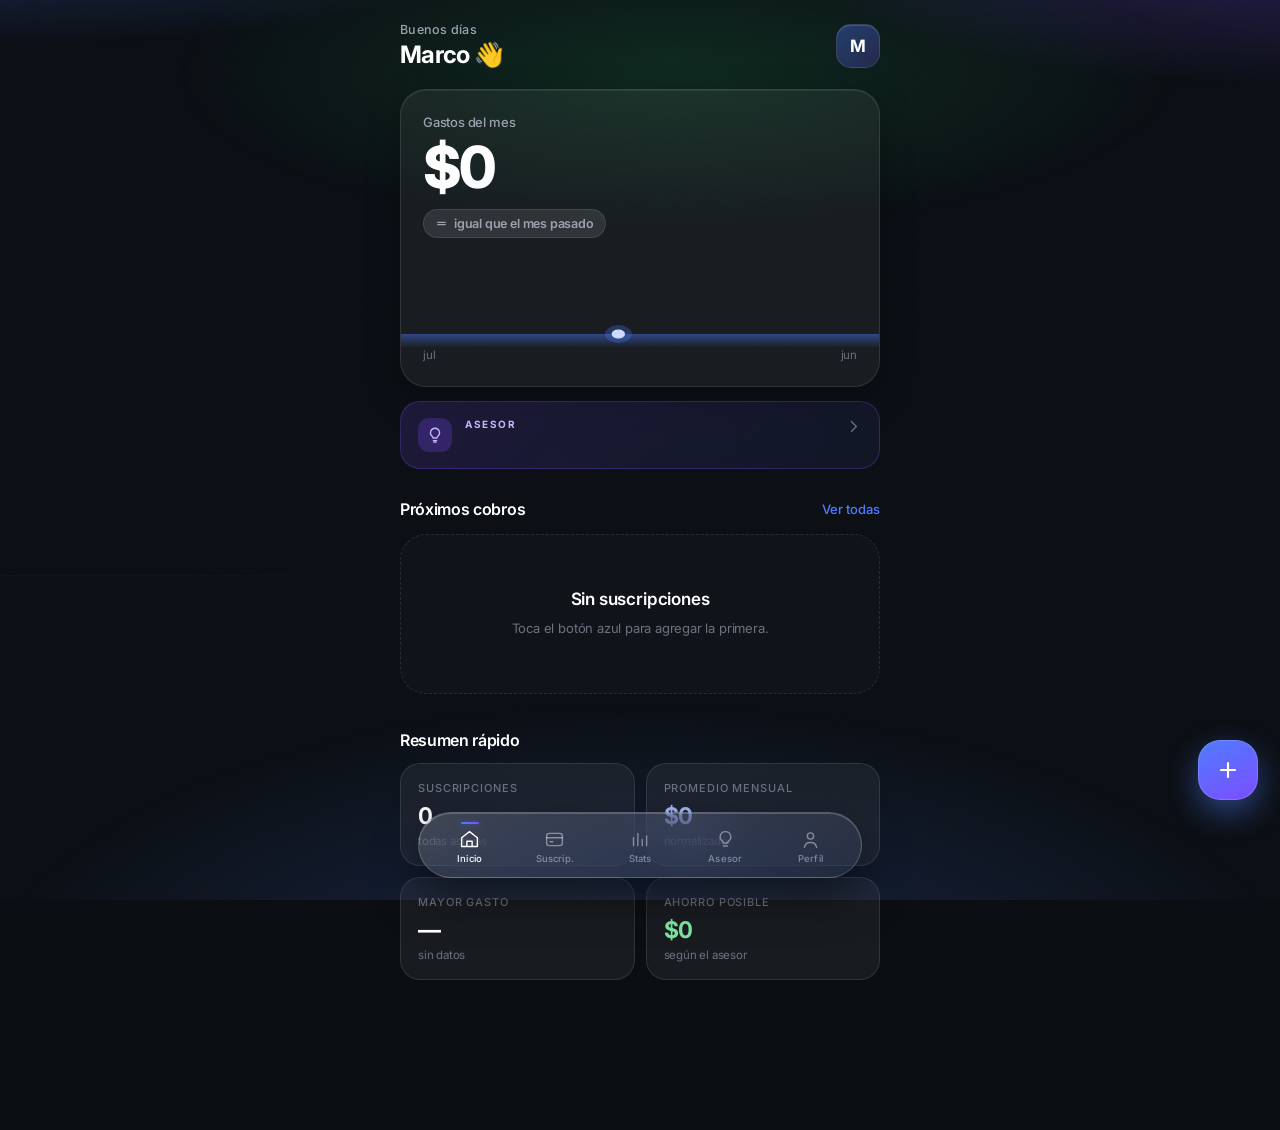
==== commit a0447cbd: "Add files via upload" ====
--- a/index.html
+++ b/index.html
@@ -3,8 +3,8 @@
 <head>
 <meta charset="UTF-8">
 <meta name="viewport" content="width=device-width,initial-scale=1,viewport-fit=cover">
-<meta name="theme-color" content="#0c0e1a">
-<meta name="description" content="FUGA, control claro de gastos recurrentes.">
+<meta name="theme-color" content="#0B0F14">
+<meta name="description" content="FUGA · administra todas tus suscripciones desde un solo lugar.">
 <meta name="apple-mobile-web-app-capable" content="yes">
 <meta name="mobile-web-app-capable" content="yes">
 <meta name="apple-mobile-web-app-status-bar-style" content="black-translucent">
@@ -15,580 +15,628 @@
 <link rel="manifest" href="manifest.json">
 <link rel="preconnect" href="https://fonts.googleapis.com">
 <link rel="preconnect" href="https://fonts.gstatic.com" crossorigin>
-<link href="https://fonts.googleapis.com/css2?family=Inter:wght@400;500;600;700&display=swap" rel="stylesheet">
+<link href="https://fonts.googleapis.com/css2?family=Inter:wght@400;500;600;700;800&display=swap" rel="stylesheet">
 <style>
 :root{
-  /* Base */
-  --void:#0a0c18; --deep:#0c0e1a;
-  --text:#f4f5ff; --muted:#a3a8d0; --dim:#8a90bc; --faint:#6a709c;
-
-  /* Cristal */
-  --glass:rgba(255,255,255,.075);
-  --glass-hi:rgba(255,255,255,.13);
-  --glass-lo:rgba(255,255,255,.045);
-  --edge:rgba(255,255,255,.14);
-  --edge-soft:rgba(255,255,255,.08);
-  --edge-hi:rgba(255,255,255,.26);
-
-  /* Acentos */
-  --mint:#7ef0c8; --sky:#8fb0ff; --violet:#c49bff;
-  --warn:#ffcf87; --danger:#ff7a9c;
-
-  --font:"Inter",system-ui,-apple-system,sans-serif;
-  --heading:"Inter",system-ui,-apple-system,sans-serif;
-  --shell:480px; --radius:19px; --radius-lg:26px;
-  --ease:cubic-bezier(.2,.8,.2,1); --ease-io:cubic-bezier(.65,0,.35,1);
-  --safe-top:env(safe-area-inset-top,0px); --safe-bot:env(safe-area-inset-bottom,0px);
-  --blur:saturate(1.5) blur(26px);
-}
-
+  color-scheme:dark;
+  --bg:#0B0F14; --bg-2:#0e131a;
+  --pri:#4F7CFF; --sec:#7C4DFF; --ok:#22C55E; --warn:#F59E0B; --err:#EF4444;
+  --tx:#FFFFFF; --tx2:#9CA3AF; --tx3:#6B7280;
+
+  --glass:rgba(255,255,255,.055);
+  --glass-hi:rgba(255,255,255,.10);
+  --edge:rgba(255,255,255,.10);
+  --edge-hi:rgba(255,255,255,.20);
+  --blur:saturate(1.5) blur(24px);
+
+  --f:"Inter",system-ui,-apple-system,sans-serif;
+  --r:20px; --r-lg:26px;
+  --e:cubic-bezier(.22,.9,.28,1); --eio:cubic-bezier(.65,0,.35,1);
+  --st:env(safe-area-inset-top,0px); --sb:env(safe-area-inset-bottom,0px);
+}
 *{box-sizing:border-box}
-html{background:var(--deep);-webkit-text-size-adjust:100%}
+html{background:var(--bg);-webkit-text-size-adjust:100%}
 body{
-  min-height:100vh;margin:0;background:transparent;
-  color:var(--text);font-family:var(--font);letter-spacing:-.011em;
-  -webkit-font-smoothing:antialiased;-webkit-tap-highlight-color:transparent;
-}
-button{font-family:inherit;cursor:pointer}
-::selection{background:rgba(126,240,200,.3);color:#fff}
+  min-height:100vh;margin:0;background:transparent;color:var(--tx);
+  font-family:var(--f);letter-spacing:-.012em;-webkit-font-smoothing:antialiased;
+  -webkit-tap-highlight-color:transparent;
+}
+button{font-family:inherit;cursor:pointer;border:0;background:none;color:inherit;padding:0}
+::selection{background:rgba(79,124,255,.35)}
 ::-webkit-scrollbar{display:none}
 
-/* ═══════ Atmósfera ═══════ */
+/* ══ Atmósfera ══ */
 body::before{
-  content:"";position:fixed;inset:-18% -22% auto -22%;height:86vh;z-index:-2;pointer-events:none;
+  content:"";position:fixed;inset:-18% -22% auto -22%;height:82vh;z-index:-2;pointer-events:none;
   background:
-    radial-gradient(52% 40% at 16% 2%,  rgba(120,160,255,.46), transparent 66%),
-    radial-gradient(48% 38% at 86% 8%,  rgba(190,140,255,.40), transparent 68%),
-    radial-gradient(40% 32% at 52% 30%, rgba(126,240,200,.20), transparent 72%);
-  animation:aura 32s cubic-bezier(.4,0,.6,1) infinite alternate;
-  will-change:transform;
-}
-@keyframes aura{
-  from{transform:translate3d(0,0,0) scale(1)}
-  to{transform:translate3d(-5%,3%,0) scale(1.16)}
-}
-#floor{
-  position:fixed;left:0;right:0;bottom:0;height:52vh;z-index:-2;pointer-events:none;
-  background:radial-gradient(74% 100% at 50% 126%,rgba(90,220,200,.30),rgba(140,120,255,.12) 46%,transparent 74%);
-}
+    radial-gradient(50% 40% at 16% 2%,rgba(79,124,255,.40),transparent 66%),
+    radial-gradient(46% 38% at 86% 8%,rgba(124,77,255,.34),transparent 68%),
+    radial-gradient(38% 30% at 52% 32%,rgba(34,197,94,.14),transparent 72%);
+  animation:aura 34s cubic-bezier(.4,0,.6,1) infinite alternate;will-change:transform;
+}
+#floor{position:fixed;left:0;right:0;bottom:0;height:48vh;z-index:-2;pointer-events:none;
+  background:radial-gradient(72% 100% at 50% 128%,rgba(79,124,255,.22),transparent 74%)}
 body::after{
-  content:"";position:fixed;inset:0;z-index:-1;pointer-events:none;opacity:.42;
+  content:"";position:fixed;inset:0;z-index:-1;pointer-events:none;opacity:.38;mix-blend-mode:overlay;
   background-image:url("data:image/svg+xml,%3Csvg xmlns='http://www.w3.org/2000/svg' width='180' height='180'%3E%3Cfilter id='n'%3E%3CfeTurbulence type='fractalNoise' baseFrequency='.85' numOctaves='3'/%3E%3C/filter%3E%3Crect width='180' height='180' filter='url(%23n)' opacity='.55'/%3E%3C/svg%3E");
-  mix-blend-mode:overlay;
-}
-
-/* ═══════ Animaciones ═══════ */
-@keyframes rise{from{opacity:0;transform:translateY(22px)}to{opacity:1;transform:none}}
-@keyframes riseSoft{from{opacity:0;transform:translateY(11px)}to{opacity:1;transform:none}}
+}
+@keyframes aura{from{transform:translate3d(0,0,0) scale(1)}to{transform:translate3d(-5%,3%,0) scale(1.15)}}
+
+/* ══ Animaciones ══ */
+@keyframes rise{from{opacity:0;transform:translateY(20px)}to{opacity:1;transform:none}}
+@keyframes riseS{from{opacity:0;transform:translateY(10px)}to{opacity:1;transform:none}}
 @keyframes fadeIn{from{opacity:0}to{opacity:1}}
 @keyframes sheetUp{from{transform:translate(-50%,100%)}to{transform:translate(-50%,0)}}
-@keyframes screenIn{from{opacity:0;transform:translateY(15px) scale(.985)}to{opacity:1;transform:none}}
+@keyframes screenIn{from{opacity:0;transform:translateY(14px) scale(.99)}to{opacity:1;transform:none}}
 @keyframes toastIn{from{opacity:0;transform:translate(-50%,16px) scale(.95)}to{opacity:1;transform:translate(-50%,0) scale(1)}}
-@keyframes barGrow{from{transform:scaleY(0)}to{transform:scaleY(1)}}
-@keyframes fillGrow{from{width:0}}
-@keyframes pulseDot{0%,100%{box-shadow:0 0 0 0 rgba(126,240,200,.55)}60%{box-shadow:0 0 0 9px rgba(126,240,200,0)}}
-.stagger>*{animation:riseSoft .55s var(--ease) both}
-.stagger>*:nth-child(1){animation-delay:.02s}.stagger>*:nth-child(2){animation-delay:.07s}
-.stagger>*:nth-child(3){animation-delay:.12s}.stagger>*:nth-child(4){animation-delay:.17s}
-.stagger>*:nth-child(5){animation-delay:.22s}.stagger>*:nth-child(6){animation-delay:.27s}
-.stagger>*:nth-child(7){animation-delay:.32s}.stagger>*:nth-child(8){animation-delay:.37s}
+@keyframes grow{from{transform:scaleY(0)}to{transform:scaleY(1)}}
+@keyframes fill{from{width:0}}
+@keyframes dash{from{stroke-dasharray:0 999}}
+@keyframes drawLine{from{stroke-dashoffset:600}to{stroke-dashoffset:0}}
+@keyframes pulseDot{0%,100%{box-shadow:0 0 0 0 rgba(34,197,94,.5)}60%{box-shadow:0 0 0 9px rgba(34,197,94,0)}}
+@keyframes glowPulse{0%,100%{box-shadow:0 0 0 1px rgba(245,158,11,.4),0 0 24px rgba(245,158,11,.22)}50%{box-shadow:0 0 0 1px rgba(245,158,11,.7),0 0 38px rgba(245,158,11,.42)}}
+@keyframes ripple{to{transform:scale(2.6);opacity:0}}
+.stag>*{animation:riseS .5s var(--e) both}
+.stag>*:nth-child(1){animation-delay:.03s}.stag>*:nth-child(2){animation-delay:.08s}
+.stag>*:nth-child(3){animation-delay:.13s}.stag>*:nth-child(4){animation-delay:.18s}
+.stag>*:nth-child(5){animation-delay:.23s}.stag>*:nth-child(6){animation-delay:.28s}
+.stag>*:nth-child(7){animation-delay:.33s}.stag>*:nth-child(8){animation-delay:.38s}
 @media(prefers-reduced-motion:reduce){
   *,*::before,*::after{animation-duration:.01ms!important;animation-iteration-count:1!important;transition-duration:.01ms!important}
   body::before{animation:none!important}
 }
 
-/* ═══════ Estructura ═══════ */
-.app-shell{max-width:var(--shell);min-height:100dvh;margin:0 auto;padding:calc(40px + var(--safe-top)) 22px calc(152px + var(--safe-bot))}
-.app-header{display:flex;align-items:center;justify-content:space-between}
-.brand{color:var(--text);text-decoration:none;font:600 17px var(--heading);letter-spacing:.3em;text-shadow:0 2px 24px rgba(150,180,255,.5)}
-.icon-button,.plain-icon{display:grid;place-items:center;border:0;background:transparent;color:var(--text);padding:0}
-.icon-button,.plain-icon{width:38px;height:38px;border-radius:50%;transition:background .22s var(--ease)}
-.icon-button:active,.plain-icon:active{background:var(--glass-hi)}
-.icon-button svg,.plain-icon svg{width:22px;height:22px;fill:none;stroke:currentColor;stroke-width:1.5;stroke-linecap:round;stroke-linejoin:round}
-.view{animation:screenIn .44s var(--ease) both}
+/* ══ Estructura ══ */
+.shell{max-width:520px;min-height:100dvh;margin:0 auto;padding:calc(22px + var(--st)) 20px calc(150px + var(--sb))}
+.top{display:flex;align-items:center;justify-content:space-between;gap:14px;margin-bottom:6px}
+.hi small{display:block;color:var(--tx2);font-size:12.5px;font-weight:500;letter-spacing:.02em}
+.hi h1{margin:3px 0 0;font-size:24px;font-weight:700;letter-spacing:-.03em}
+.av{width:44px;height:44px;flex:0 0 44px;border-radius:15px;display:grid;place-items:center;
+  border:1px solid var(--edge);background:linear-gradient(150deg,rgba(79,124,255,.35),rgba(124,77,255,.22));
+  font-weight:700;font-size:17px;box-shadow:0 1px 0 rgba(255,255,255,.14) inset}
+.view{animation:screenIn .42s var(--e) both}
 .view[hidden]{display:none}
-
-/* ═══════ Cifra principal ═══════ */
-.overview{padding:56px 0 50px}
-.overview>p{margin:0 0 13px;color:var(--muted);font-size:11.5px;font-weight:500;letter-spacing:.17em;animation:riseSoft .5s var(--ease) both}
-.overview h1{
-  margin:0;color:#fff;
-  font:600 clamp(56px,17vw,80px)/.92 var(--heading);letter-spacing:-.052em;
-  font-variant-numeric:tabular-nums;
-  text-shadow:0 4px 44px rgba(150,180,255,.55),0 0 90px rgba(126,240,200,.22);
-  animation:rise .62s var(--ease) .05s both;
-}
-.overview-note{margin:15px 0 0;color:var(--faint);font-size:12.5px;min-height:17px}
-.overview-meta{display:flex;align-items:center;justify-content:space-between;gap:12px;margin-top:28px}
-.active-chip{
-  display:flex;align-items:center;gap:9px;padding:9px 14px;border-radius:22px;
-  border:1px solid var(--edge);background:var(--glass);
+.card{border:1px solid var(--edge);border-radius:var(--r-lg);background:var(--glass);
   backdrop-filter:var(--blur);-webkit-backdrop-filter:var(--blur);
-  color:var(--text);font-size:13.5px;
-}
-.active-chip i{width:9px;height:9px;border-radius:50%;background:var(--mint);box-shadow:0 0 12px var(--mint);animation:pulseDot 2.8s infinite}
-.active-chip b{font-weight:600}
-.month-picker{display:flex;align-items:center;gap:2px}
-.month-picker button{width:30px;height:30px;display:grid;place-items:center;border:0;background:transparent;color:var(--dim);border-radius:50%;transition:color .2s,background .2s}
-.month-picker button:active{background:var(--glass-hi);color:#fff}
-.month-picker button svg{width:16px;height:16px;fill:none;stroke:currentColor;stroke-width:1.9;stroke-linecap:round;stroke-linejoin:round}
-.month-label{min-width:98px;padding:0 4px;border:0;background:transparent;color:var(--muted);font:500 13.5px var(--font);text-align:center;text-transform:capitalize}
-.month-label.off{color:var(--mint)}
-
-/* ═══════ Secciones ═══════ */
-.section-heading{display:flex;align-items:center;justify-content:space-between;gap:12px;margin-bottom:14px}
-.section-heading h2{margin:0;color:var(--dim);font-size:11.5px;font-weight:500;letter-spacing:.15em}
-.section-heading span{color:var(--faint);font-size:11.5px;text-align:right}
-
-/* ═══════ Filas de cristal ═══════ */
-.subscription-list{display:flex;flex-direction:column;gap:9px}
-.subscription{
-  display:flex;align-items:center;gap:14px;padding:12px 14px;cursor:pointer;
-  border:1px solid var(--edge);border-radius:var(--radius);background:var(--glass);
-  backdrop-filter:var(--blur);-webkit-backdrop-filter:var(--blur);
-  box-shadow:0 1px 0 rgba(255,255,255,.07) inset;
-  transition:transform .16s var(--ease-io),background .22s,border-color .22s,opacity .25s;
-}
-.subscription:active{transform:scale(.985);background:var(--glass-hi);border-color:var(--edge-hi)}
-.subscription.is-paused{opacity:.38}
-.service-logo{
-  display:grid;place-items:center;flex:0 0 46px;width:46px;height:46px;overflow:hidden;
-  border:1px solid var(--edge);border-radius:14px;color:#fff;
-  font:600 21px var(--heading);
-  box-shadow:0 1px 0 rgba(255,255,255,.16) inset,0 6px 16px rgba(0,0,0,.32);
-}
-.service-logo img{width:52%;height:52%;object-fit:contain}
-.service-logo.large img{width:44%;height:44%}
-.subscription-info{min-width:0;flex:1}
-.subscription-info b{display:block;color:#fff;font-size:15.5px;font-weight:500;white-space:nowrap;overflow:hidden;text-overflow:ellipsis}
-.subscription-info small{display:block;margin-top:3px;color:var(--faint);font-size:12.5px}
-.subscription-info small.due-soon{color:var(--warn)}
-.subscription-info small.due-now{color:var(--danger)}
-.subscription-amount{display:flex;align-items:center;gap:10px;color:#fff;font-size:15.5px;font-weight:600;font-variant-numeric:tabular-nums;white-space:nowrap}
-.subscription-amount svg{width:16px;height:16px;fill:none;stroke:var(--faint);stroke-width:1.8;stroke-linecap:round;stroke-linejoin:round}
-
-/* ═══════ Botón grande ═══════ */
-.all-button{
-  display:flex;align-items:center;width:100%;margin-top:20px;padding:17px 15px;
-  border:1px solid var(--edge);border-radius:var(--radius-lg);
-  background:linear-gradient(150deg,rgba(255,255,255,.13),rgba(255,255,255,.05));
-  backdrop-filter:var(--blur);-webkit-backdrop-filter:var(--blur);
-  color:var(--text);text-align:left;
-  box-shadow:0 1px 0 rgba(255,255,255,.14) inset,0 12px 30px rgba(0,0,0,.3);
-  transition:transform .15s var(--ease-io),border-color .22s;
-}
-.all-button:active{transform:scale(.985);border-color:var(--edge-hi)}
-.all-button>i{
-  display:grid;place-items:center;flex:0 0 40px;width:40px;height:40px;margin-right:14px;
-  border-radius:50%;background:linear-gradient(160deg,#a8ffe0,var(--mint));color:#04231b;font-style:normal;
-  box-shadow:0 0 22px rgba(126,240,200,.45);
-}
-.all-button>i svg{width:18px;height:18px;fill:none;stroke:currentColor;stroke-width:2.1;stroke-linecap:round;stroke-linejoin:round}
-.all-button span{flex:1;min-width:0}
-.all-button b,.all-button small{display:block}
-.all-button b{font-size:15.5px;font-weight:500}
-.all-button small{margin-top:3px;color:var(--faint);font-size:12.5px}
-.all-button em{font-style:normal;display:grid;place-items:center}
-.all-button em svg{width:17px;height:17px;fill:none;stroke:var(--dim);stroke-width:1.8;stroke-linecap:round;stroke-linejoin:round}
-
-/* ═══════ Títulos de vista ═══════ */
-.view-title{padding:30px 0 22px}
-.view-title h1{margin:0;font:600 38px var(--heading);letter-spacing:-.042em;text-shadow:0 3px 30px rgba(150,180,255,.35)}
-.view-title p{margin:9px 0 0;color:var(--dim);font-size:13.5px}
-
-/* ═══════ Buscador y filtros ═══════ */
-.search-wrap{position:relative;margin-bottom:18px}
-.search-wrap span{position:absolute;left:15px;top:50%;transform:translateY(-50%);display:grid;place-items:center}
-.search-wrap svg{width:16px;height:16px;fill:none;stroke:var(--dim);stroke-width:1.8;stroke-linecap:round}
-.search-wrap input{
-  width:100%;height:48px;padding:0 15px 0 42px;border:1px solid var(--edge);border-radius:16px;
-  background:var(--glass-lo);color:var(--text);font:15px var(--font);
-  backdrop-filter:var(--blur);-webkit-backdrop-filter:var(--blur);
-}
-.filters{display:flex;gap:8px;margin-bottom:18px;overflow-x:auto;padding-bottom:2px}
-.filters button{
-  flex:0 0 auto;padding:9px 16px;border:1px solid var(--edge);border-radius:20px;
-  background:var(--glass-lo);color:var(--muted);font-size:13.5px;
-  backdrop-filter:var(--blur);-webkit-backdrop-filter:var(--blur);transition:all .22s var(--ease);
-}
-.filters button.on{background:rgba(255,255,255,.92);border-color:transparent;color:#0c0e1a;font-weight:600}
-
-/* ═══════ Estadísticas ═══════ */
-.stat-grid{display:grid;grid-template-columns:1fr 1fr;gap:11px;margin-bottom:22px}
-.stat-box,.panel,.setting-row{
-  border:1px solid var(--edge);border-radius:var(--radius-lg);background:var(--glass);
-  backdrop-filter:var(--blur);-webkit-backdrop-filter:var(--blur);
-  box-shadow:0 1px 0 rgba(255,255,255,.08) inset;
-}
-.stat-box{padding:18px}
-.stat-box small{display:block;color:var(--faint);font-size:11px;font-weight:500;letter-spacing:.1em}
-.stat-box strong{display:block;margin-top:8px;font:600 24px var(--heading);letter-spacing:-.035em;font-variant-numeric:tabular-nums}
-.stat-box strong.green{color:var(--mint)}
-.stat-box strong.red{color:var(--danger)}
-.panel{padding:21px 19px;margin-bottom:16px}
-.panel h3{margin:0 0 4px;font:600 16.5px var(--heading);letter-spacing:-.02em}
-.panel p.hint{margin:0 0 20px;color:var(--faint);font-size:12.5px}
-.year-chart{display:flex;align-items:flex-end;gap:5px;height:130px;margin-top:6px}
-.year-chart .col{flex:1;display:flex;flex-direction:column;align-items:center;gap:8px;min-width:0}
-.year-chart .bar{width:100%;max-width:22px;border-radius:6px;background:linear-gradient(rgba(255,255,255,.34),rgba(255,255,255,.07));transform-origin:bottom;animation:barGrow .62s var(--ease) both}
-.year-chart .bar.on{background:linear-gradient(#b6ffe6,var(--mint));box-shadow:0 0 18px rgba(126,240,200,.5)}
-.year-chart .lbl{color:var(--faint);font-size:9.5px;letter-spacing:.06em;text-transform:uppercase}
-.cat-row{margin-bottom:16px}.cat-row:last-child{margin-bottom:0}
-.cat-top{display:flex;justify-content:space-between;align-items:baseline;margin-bottom:8px;font-size:13.5px}
-.cat-top span{color:var(--muted)}
-.cat-top b{font-weight:600;color:#fff;font-variant-numeric:tabular-nums}
-.cat-top b em{font-style:normal;color:var(--faint);font-size:12px;margin-left:8px}
-.cat-track{height:6px;border-radius:99px;background:rgba(255,255,255,.09);overflow:hidden}
-.cat-fill{height:100%;border-radius:99px;animation:fillGrow .85s var(--ease) both}
-
-/* ═══════ Ajustes ═══════ */
-.setting-row{display:flex;align-items:center;justify-content:space-between;gap:14px;padding:17px 18px;margin-bottom:10px}
-.setting-row b{display:block;font-size:15px;font-weight:500}
-.setting-row small{display:block;margin-top:3px;color:var(--faint);font-size:12.5px}
-.setting-row .act{
-  flex:0 0 auto;padding:10px 16px;border:1px solid var(--edge);border-radius:20px;
-  background:var(--glass-hi);color:var(--text);font-size:13px;transition:background .2s;
-}
-.setting-row .act:active{background:rgba(255,255,255,.24)}
-.setting-row input{flex:0 0 116px;height:44px;padding:0 13px;text-align:right;border:1px solid var(--edge);border-radius:13px;background:var(--glass-lo);color:var(--text);font:15px var(--font)}
-.danger-button{
-  width:100%;height:54px;margin-top:8px;border:1px solid rgba(255,122,156,.32);border-radius:var(--radius-lg);
-  background:rgba(255,122,156,.07);color:var(--danger);font:500 15px var(--font);
-}
-.danger-button:active{background:rgba(255,122,156,.16)}
-
-/* ═══════ Dock ═══════ */
-.bottom-nav{
-  position:fixed;z-index:4;left:50%;bottom:max(24px,var(--safe-bot));transform:translateX(-50%);
+  box-shadow:0 1px 0 rgba(255,255,255,.07) inset,0 12px 34px rgba(0,0,0,.28)}
+.sec{display:flex;align-items:center;justify-content:space-between;gap:12px;margin:30px 0 13px}
+.sec h2{margin:0;font-size:16px;font-weight:600;letter-spacing:-.02em}
+.sec a,.sec button{color:var(--pri);font-size:13px;font-weight:500}
+
+/* ══ Héroe ══ */
+.hero{margin-top:20px;padding:24px 22px 8px;position:relative;overflow:hidden}
+.hero .lbl{color:var(--tx2);font-size:13px;font-weight:500}
+.hero .big{margin:8px 0 0;font-size:clamp(44px,13vw,58px);font-weight:800;letter-spacing:-.05em;
+  font-variant-numeric:tabular-nums;line-height:1;
+  background:linear-gradient(160deg,#fff 20%,#c9d8ff 120%);-webkit-background-clip:text;background-clip:text;color:transparent;
+  animation:rise .6s var(--e) .05s both}
+.delta{display:inline-flex;align-items:center;gap:6px;margin-top:13px;padding:6px 11px;border-radius:20px;
+  font-size:12.5px;font-weight:600;font-variant-numeric:tabular-nums}
+.delta.up{background:rgba(239,68,68,.14);color:#ff9d9d;border:1px solid rgba(239,68,68,.26)}
+.delta.down{background:rgba(34,197,94,.14);color:#7ee6a0;border:1px solid rgba(34,197,94,.26)}
+.delta.flat{background:var(--glass-hi);color:var(--tx2);border:1px solid var(--edge)}
+.delta svg{width:13px;height:13px;fill:none;stroke:currentColor;stroke-width:2.4;stroke-linecap:round;stroke-linejoin:round}
+.spark{display:block;width:calc(100% + 44px);margin:14px -22px 0;height:96px}
+.hero-foot{display:flex;justify-content:space-between;padding:0 0 16px;font-size:11.5px;color:var(--tx3)}
+
+/* ══ Carrusel ══ */
+.rail{display:flex;gap:12px;overflow-x:auto;padding:2px 20px 6px;margin:0 -20px;scroll-snap-type:x mandatory}
+.up-card{flex:0 0 158px;scroll-snap-align:start;padding:15px;border-radius:var(--r);
+  border:1px solid var(--edge);background:var(--glass);backdrop-filter:var(--blur);-webkit-backdrop-filter:var(--blur);
+  transition:transform .16s var(--eio);cursor:pointer;animation:riseS .5s var(--e) both}
+.up-card:active{transform:translateY(-3px) scale(.985)}
+.up-card.soon{border-color:rgba(245,158,11,.4);animation:riseS .5s var(--e) both,glowPulse 2.6s ease-in-out infinite .5s}
+.up-card .lg{width:40px;height:40px;border-radius:13px;display:grid;place-items:center;overflow:hidden;
+  font-weight:700;font-size:17px;color:#fff;border:1px solid var(--edge);box-shadow:0 1px 0 rgba(255,255,255,.16) inset}
+.up-card .lg img{width:52%;height:52%;object-fit:contain}
+.up-card b{display:block;margin-top:12px;font-size:14.5px;font-weight:600;white-space:nowrap;overflow:hidden;text-overflow:ellipsis}
+.up-card .pr{margin-top:3px;font-size:17px;font-weight:700;font-variant-numeric:tabular-nums;letter-spacing:-.03em}
+.up-card .dt{margin-top:9px;font-size:11.5px;color:var(--tx3)}
+.pill{display:inline-block;margin-top:9px;padding:4px 9px;border-radius:14px;font-size:10.5px;font-weight:600;letter-spacing:.03em}
+.pill.a{background:rgba(245,158,11,.16);color:#fbbf24}
+.pill.b{background:rgba(79,124,255,.16);color:#93b0ff}
+.pill.c{background:rgba(156,163,175,.14);color:var(--tx2)}
+
+/* ══ Consejo destacado ══ */
+.tip{display:flex;align-items:flex-start;gap:13px;padding:16px 17px;margin-top:14px;border-radius:var(--r);
+  border:1px solid rgba(124,77,255,.28);background:linear-gradient(140deg,rgba(124,77,255,.16),rgba(79,124,255,.07));
+  backdrop-filter:var(--blur);-webkit-backdrop-filter:var(--blur);width:100%;text-align:left}
+.tip .ic{flex:0 0 34px;height:34px;border-radius:11px;display:grid;place-items:center;background:rgba(124,77,255,.24)}
+.tip .ic svg{width:18px;height:18px;fill:none;stroke:#c4b5fd;stroke-width:1.7;stroke-linecap:round;stroke-linejoin:round}
+.tip div{flex:1;min-width:0}
+.tip b{display:block;font-size:10px;font-weight:700;letter-spacing:.16em;color:#c4b5fd}
+.tip p{margin:5px 0 0;font-size:13.5px;line-height:1.45;color:var(--tx)}
+.tip em{font-style:normal;color:var(--tx3);display:grid;place-items:center}
+.tip em svg{width:17px;height:17px;fill:none;stroke:currentColor;stroke-width:1.8;stroke-linecap:round}
+
+/* ══ Fila de suscripción ══ */
+.swipe{position:relative;border-radius:var(--r);overflow:hidden;margin-bottom:10px}
+.swipe-act{position:absolute;inset:0;display:flex;justify-content:flex-end;background:rgba(255,255,255,.04)}
+.swipe-act button{width:76px;font-size:10.5px;font-weight:600;letter-spacing:.08em;text-transform:uppercase}
+.sw-pause{background:rgba(245,158,11,.18);color:#fbbf24}
+.sw-del{background:rgba(239,68,68,.18);color:#fca5a5}
+.sub{position:relative;display:flex;align-items:center;gap:13px;padding:13px 14px;border-radius:var(--r);
+  border:1px solid var(--edge);background:var(--glass);backdrop-filter:var(--blur);-webkit-backdrop-filter:var(--blur);
+  box-shadow:0 1px 0 rgba(255,255,255,.06) inset;touch-action:pan-y;
+  transition:transform .28s var(--e),background .2s,border-color .2s,opacity .25s}
+.sub.drag{transition:none}
+.sub:active{background:var(--glass-hi);border-color:var(--edge-hi)}
+.sub.off{opacity:.4}
+.lg{flex:0 0 46px;width:46px;height:46px;border-radius:14px;display:grid;place-items:center;overflow:hidden;
+  color:#fff;font-weight:700;font-size:20px;border:1px solid var(--edge);
+  box-shadow:0 1px 0 rgba(255,255,255,.16) inset,0 6px 16px rgba(0,0,0,.3)}
+.lg img{width:52%;height:52%;object-fit:contain}
+.sub-m{flex:1;min-width:0}
+.sub-m b{display:block;font-size:15.5px;font-weight:600;white-space:nowrap;overflow:hidden;text-overflow:ellipsis}
+.sub-m small{display:flex;align-items:center;gap:7px;margin-top:4px;color:var(--tx3);font-size:12px}
+.sub-m small .auto{display:inline-flex;align-items:center;gap:3px;color:#7ee6a0}
+.sub-m small .auto svg{width:11px;height:11px;fill:none;stroke:currentColor;stroke-width:2.4;stroke-linecap:round;stroke-linejoin:round}
+.sub-m small .soon{color:var(--warn)}
+.sub-m small .now{color:var(--err)}
+.sub-r{text-align:right}
+.sub-r .p{font-size:15.5px;font-weight:700;font-variant-numeric:tabular-nums;letter-spacing:-.02em}
+.sub-r .f{margin-top:3px;font-size:10.5px;color:var(--tx3);letter-spacing:.04em}
+.mini{display:flex;gap:7px;margin-top:9px}
+.mini button{flex:1;padding:9px 0;border-radius:12px;border:1px solid var(--edge);background:var(--glass);
+  font-size:12px;font-weight:500;color:var(--tx2);display:flex;align-items:center;justify-content:center;gap:6px}
+.mini button:active{background:var(--glass-hi);color:#fff}
+.mini button svg{width:13px;height:13px;fill:none;stroke:currentColor;stroke-width:1.8;stroke-linecap:round;stroke-linejoin:round}
+.mini .kill{color:#fca5a5;border-color:rgba(239,68,68,.24)}
+
+/* ══ Estadísticas ══ */
+.tiles{display:grid;grid-template-columns:1fr 1fr;gap:11px}
+.tile{padding:17px;border-radius:var(--r);border:1px solid var(--edge);background:var(--glass);
+  backdrop-filter:var(--blur);-webkit-backdrop-filter:var(--blur)}
+.tile small{display:block;color:var(--tx3);font-size:11px;font-weight:500;letter-spacing:.08em}
+.tile strong{display:block;margin-top:7px;font-size:23px;font-weight:700;letter-spacing:-.035em;font-variant-numeric:tabular-nums}
+.tile strong.g{color:#7ee6a0}.tile strong.r{color:#ff9d9d}.tile strong.p{color:#a5b8ff}
+.tile em{display:block;margin-top:4px;font-style:normal;font-size:11.5px;color:var(--tx3)}
+.panel{padding:20px 18px;margin-top:14px;border-radius:var(--r-lg);border:1px solid var(--edge);background:var(--glass);
+  backdrop-filter:var(--blur);-webkit-backdrop-filter:var(--blur)}
+.panel h3{margin:0 0 3px;font-size:15.5px;font-weight:600;letter-spacing:-.02em}
+.panel .h{margin:0 0 18px;color:var(--tx3);font-size:12.5px}
+.donut-wrap{display:flex;align-items:center;gap:20px}
+.donut{flex:0 0 132px;position:relative}
+.donut svg{transform:rotate(-90deg)}
+.donut .mid{position:absolute;inset:0;display:grid;place-items:center;text-align:center}
+.donut .mid b{display:block;font-size:19px;font-weight:700;letter-spacing:-.03em;font-variant-numeric:tabular-nums}
+.donut .mid small{display:block;margin-top:2px;color:var(--tx3);font-size:10.5px}
+.legend{flex:1;min-width:0;display:flex;flex-direction:column;gap:9px}
+.legend div{display:flex;align-items:center;gap:9px;font-size:12.5px}
+.legend i{width:9px;height:9px;flex:0 0 9px;border-radius:3px}
+.legend span{flex:1;color:var(--tx2);white-space:nowrap;overflow:hidden;text-overflow:ellipsis}
+.legend b{font-weight:600;font-variant-numeric:tabular-nums}
+.bars{display:flex;align-items:flex-end;gap:5px;height:126px;margin-top:4px}
+.bars .c{flex:1;display:flex;flex-direction:column;align-items:center;gap:8px;min-width:0}
+.bars .b{width:100%;max-width:20px;border-radius:6px;background:linear-gradient(rgba(255,255,255,.28),rgba(255,255,255,.05));
+  transform-origin:bottom;animation:grow .6s var(--e) both}
+.bars .b.on{background:linear-gradient(#7aa0ff,var(--pri));box-shadow:0 0 16px rgba(79,124,255,.45)}
+.bars .l{color:var(--tx3);font-size:9.5px;text-transform:uppercase}
+.row-b{margin-bottom:15px}.row-b:last-child{margin-bottom:0}
+.row-b .t{display:flex;justify-content:space-between;align-items:baseline;margin-bottom:7px;font-size:13px}
+.row-b .t span{color:var(--tx2)}
+.row-b .t b{font-weight:600;font-variant-numeric:tabular-nums}
+.row-b .t b em{font-style:normal;color:var(--tx3);font-size:11.5px;margin-left:7px}
+.track{height:6px;border-radius:99px;background:rgba(255,255,255,.08);overflow:hidden}
+.track i{display:block;height:100%;border-radius:99px;animation:fill .85s var(--e) both}
+
+/* ══ Asesor ══ */
+.advice{padding:17px 18px;margin-bottom:11px;border-radius:var(--r-lg);border:1px solid var(--edge);
+  background:var(--glass);backdrop-filter:var(--blur);-webkit-backdrop-filter:var(--blur);
+  animation:riseS .5s var(--e) both}
+.advice .hd{display:flex;align-items:center;gap:11px}
+.advice .ic{flex:0 0 36px;height:36px;border-radius:12px;display:grid;place-items:center}
+.advice .ic svg{width:19px;height:19px;fill:none;stroke:currentColor;stroke-width:1.7;stroke-linecap:round;stroke-linejoin:round}
+.advice .hd b{font-size:15px;font-weight:600;letter-spacing:-.015em}
+.advice p{margin:11px 0 0;color:var(--tx2);font-size:13.5px;line-height:1.5}
+.advice .money{color:#7ee6a0;font-weight:600}
+.advice .act{display:flex;gap:8px;margin-top:14px}
+.advice .act button{padding:9px 15px;border-radius:13px;border:1px solid var(--edge);background:var(--glass-hi);
+  font-size:12.5px;font-weight:500}
+.advice .act button:active{background:rgba(255,255,255,.18)}
+.i-warn{background:rgba(245,158,11,.16);color:#fbbf24}
+.i-err{background:rgba(239,68,68,.16);color:#fca5a5}
+.i-ok{background:rgba(34,197,94,.16);color:#7ee6a0}
+.i-pri{background:rgba(79,124,255,.16);color:#93b0ff}
+.i-sec{background:rgba(124,77,255,.18);color:#c4b5fd}
+
+/* ══ Perfil ══ */
+.prof{text-align:center;padding:26px 0 22px}
+.prof .big-av{width:88px;height:88px;margin:0 auto 15px;border-radius:29px;display:grid;place-items:center;
+  font-size:34px;font-weight:700;border:1px solid var(--edge-hi);
+  background:linear-gradient(150deg,rgba(79,124,255,.42),rgba(124,77,255,.3));
+  box-shadow:0 1px 0 rgba(255,255,255,.2) inset,0 16px 40px rgba(0,0,0,.4)}
+.prof h2{margin:0;font-size:23px;font-weight:700;letter-spacing:-.03em}
+.prof .lvl{display:inline-flex;align-items:center;gap:7px;margin-top:10px;padding:7px 14px;border-radius:20px;
+  border:1px solid rgba(34,197,94,.3);background:rgba(34,197,94,.1);color:#7ee6a0;font-size:12.5px;font-weight:600}
+.prof .lvl i{width:7px;height:7px;border-radius:50%;background:#22C55E;animation:pulseDot 2.6s infinite}
+.set{display:flex;align-items:center;justify-content:space-between;gap:14px;padding:16px 17px;margin-bottom:10px;
+  border-radius:var(--r);border:1px solid var(--edge);background:var(--glass);
+  backdrop-filter:var(--blur);-webkit-backdrop-filter:var(--blur)}
+.set b{display:block;font-size:14.5px;font-weight:500}
+.set small{display:block;margin-top:3px;color:var(--tx3);font-size:12px}
+.set .go{flex:0 0 auto;padding:9px 15px;border-radius:18px;border:1px solid var(--edge);background:var(--glass-hi);font-size:12.5px}
+.set input{flex:0 0 112px;height:42px;padding:0 12px;text-align:right;border:1px solid var(--edge);border-radius:12px;
+  background:rgba(255,255,255,.04);color:var(--tx);font:14.5px var(--f)}
+.kill-btn{width:100%;height:52px;margin-top:6px;border:1px solid rgba(239,68,68,.3);border-radius:var(--r);
+  background:rgba(239,68,68,.07);color:#fca5a5;font:500 14.5px var(--f)}
+
+/* ══ Buscador y filtros ══ */
+.find{position:relative;margin-bottom:14px}
+.find span{position:absolute;left:15px;top:50%;transform:translateY(-50%);display:grid;place-items:center}
+.find svg{width:16px;height:16px;fill:none;stroke:var(--tx3);stroke-width:1.8;stroke-linecap:round}
+.find input{width:100%;height:47px;padding:0 15px 0 42px;border:1px solid var(--edge);border-radius:15px;
+  background:rgba(255,255,255,.04);color:var(--tx);font:15px var(--f);backdrop-filter:var(--blur)}
+.chips{display:flex;gap:8px;margin-bottom:16px;overflow-x:auto;padding-bottom:2px}
+.chips button{flex:0 0 auto;padding:9px 15px;border-radius:19px;border:1px solid var(--edge);
+  background:rgba(255,255,255,.04);color:var(--tx2);font-size:13px;transition:all .2s var(--e)}
+.chips button.on{background:#fff;border-color:#fff;color:#0B0F14;font-weight:600}
+
+/* ══ Dock ══ */
+.dock{position:fixed;z-index:5;left:50%;bottom:max(22px,var(--sb));transform:translateX(-50%);
   display:flex;align-items:center;justify-content:space-between;
-  width:min(424px,calc(100vw - 40px));height:68px;padding:0 18px;
-  border:1px solid var(--edge-hi);border-radius:34px;
-  background:linear-gradient(160deg,rgba(255,255,255,.16),rgba(255,255,255,.06));
-  backdrop-filter:saturate(1.6) blur(30px);-webkit-backdrop-filter:saturate(1.6) blur(30px);
-  box-shadow:0 1px 0 rgba(255,255,255,.24) inset,0 18px 46px rgba(0,0,0,.5);
-}
-.bottom-nav button{position:relative;display:grid;place-items:center;width:38px;height:42px;padding:0;border:0;background:transparent;color:rgba(244,245,255,.45);transition:color .25s var(--ease)}
-.bottom-nav button.selected{color:#fff}
-.bottom-nav button.selected::after{content:"";position:absolute;bottom:-1px;width:4px;height:4px;border-radius:50%;background:var(--mint);box-shadow:0 0 9px var(--mint)}
-.bottom-nav svg{width:22px;height:22px;fill:none;stroke:currentColor;stroke-width:1.6;stroke-linecap:round;stroke-linejoin:round}
-.bottom-nav .add-button{
-  width:50px;height:50px;margin-top:-25px;border:1px solid rgba(255,255,255,.4);border-radius:50%;
-  background:linear-gradient(170deg,#ffffff,#dfe6ff);color:#0c0e1a;
-  box-shadow:0 10px 26px rgba(0,0,0,.5),0 0 26px rgba(150,180,255,.4);
-  transition:transform .14s var(--ease-io),filter .2s;
-}
-.bottom-nav .add-button:active{transform:scale(.9);filter:brightness(1.08)}
-.bottom-nav .add-button svg{width:23px;height:23px;stroke-width:1.9}
-.bottom-nav .add-button::after{display:none}
-
-/* ═══════ Capas ═══════ */
-.backdrop{position:fixed;z-index:7;inset:0;background:rgba(6,8,18,.6);backdrop-filter:blur(10px);animation:fadeIn .3s var(--ease)}
-.backdrop[hidden]{display:none}
-
-.detail-screen{
-  position:fixed;z-index:8;inset:0;overflow:auto;max-width:var(--shell);margin:auto;
-  padding:calc(36px + var(--safe-top)) 22px calc(40px + var(--safe-bot));
-  background:linear-gradient(180deg,rgba(12,14,26,.82),rgba(10,12,24,.95));
+  width:min(444px,calc(100vw - 34px));height:66px;padding:0 8px;
+  border:1px solid var(--edge-hi);border-radius:33px;
+  background:linear-gradient(160deg,rgba(255,255,255,.14),rgba(255,255,255,.05));
+  backdrop-filter:saturate(1.6) blur(28px);-webkit-backdrop-filter:saturate(1.6) blur(28px);
+  box-shadow:0 1px 0 rgba(255,255,255,.2) inset,0 18px 44px rgba(0,0,0,.5)}
+.dock button{position:relative;flex:1;display:flex;flex-direction:column;align-items:center;gap:3px;
+  padding:9px 0 7px;color:rgba(255,255,255,.42);transition:color .25s var(--e);overflow:hidden;border-radius:22px}
+.dock button.on{color:#fff}
+.dock button svg{width:21px;height:21px;fill:none;stroke:currentColor;stroke-width:1.6;stroke-linecap:round;stroke-linejoin:round}
+.dock button span{font-size:9.5px;font-weight:500;letter-spacing:.02em}
+.dock button.on::after{content:"";position:absolute;top:2px;width:18px;height:2.5px;border-radius:2px;
+  background:linear-gradient(90deg,var(--pri),var(--sec));box-shadow:0 0 10px rgba(79,124,255,.7)}
+.rip{position:absolute;border-radius:50%;background:rgba(255,255,255,.3);pointer-events:none;
+  transform:scale(0);animation:ripple .55s var(--e) forwards}
+.fab{position:fixed;z-index:6;right:22px;bottom:calc(100px + var(--sb));
+  width:60px;height:60px;border-radius:22px;display:grid;place-items:center;
+  background:linear-gradient(155deg,var(--pri),var(--sec));color:#fff;
+  box-shadow:0 12px 30px rgba(79,124,255,.45),0 0 0 1px rgba(255,255,255,.16) inset;
+  transition:transform .15s var(--eio),box-shadow .2s}
+.fab:active{transform:scale(.9)}
+.fab svg{width:26px;height:26px;fill:none;stroke:currentColor;stroke-width:2;stroke-linecap:round}
+
+/* ══ Capas ══ */
+.scrim{position:fixed;z-index:8;inset:0;background:rgba(4,7,12,.66);backdrop-filter:blur(9px);animation:fadeIn .3s var(--e)}
+.scrim[hidden]{display:none}
+.detail{position:fixed;z-index:9;inset:0;overflow:auto;max-width:520px;margin:auto;
+  padding:calc(20px + var(--st)) 20px calc(40px + var(--sb));
+  background:linear-gradient(180deg,rgba(11,15,20,.86),rgba(11,15,20,.97));
   backdrop-filter:saturate(1.4) blur(30px);-webkit-backdrop-filter:saturate(1.4) blur(30px);
-  animation:screenIn .42s var(--ease);
-}
-.detail-screen[hidden]{display:none}
-.detail-screen>header{display:flex;justify-content:space-between}
-.detail-identity{text-align:center;padding:36px 0 34px}
-.service-logo.large{width:122px;height:122px;margin:0 auto 18px;border-radius:32px;font-size:56px;box-shadow:0 1px 0 rgba(255,255,255,.2) inset,0 20px 50px rgba(0,0,0,.5)}
-.detail-identity h1{margin:0;color:#fff;font:600 34px var(--heading);letter-spacing:-.042em}
-.detail-identity p{margin:8px 0 0;color:var(--dim);font-size:15.5px}
-.paused-tag{display:inline-block;margin-top:13px;padding:6px 14px;border-radius:20px;border:1px solid rgba(255,207,135,.3);background:rgba(255,207,135,.1);color:var(--warn);font-size:12.5px}
-.paused-tag[hidden]{display:none}
-
-.detail-card,.annual-card,.notes-card{
-  border:1px solid var(--edge);border-radius:var(--radius-lg);background:var(--glass);
-  backdrop-filter:var(--blur);-webkit-backdrop-filter:var(--blur);
-  box-shadow:0 1px 0 rgba(255,255,255,.09) inset;
-}
-.detail-card{padding:4px 22px}
-.detail-card>div{display:grid;grid-template-columns:40px 1fr auto;align-items:center;min-height:78px;border-bottom:1px solid var(--edge-soft)}
-.detail-card>div:last-child{border:0}
-.detail-card i{display:grid;place-items:center;width:26px;height:26px;color:var(--sky);font-style:normal}
-.detail-card i svg{width:19px;height:19px;fill:none;stroke:currentColor;stroke-width:1.5;stroke-linecap:round;stroke-linejoin:round}
-.detail-card span{color:var(--muted);font-size:14.5px}
-.detail-card strong{color:#fff;font:600 17.5px var(--heading);font-variant-numeric:tabular-nums;text-align:right}
-.detail-card small{grid-column:3;color:var(--faint);font-size:12px;text-align:right}
-
-.annual-card{display:flex;align-items:center;justify-content:space-between;gap:18px;margin-top:16px;padding:21px 22px}
-.annual-card .a-head{display:flex;align-items:center;gap:11px}
-.annual-card .a-head svg{width:21px;height:21px;fill:none;stroke:var(--mint);stroke-width:1.6;stroke-linecap:round;stroke-linejoin:round}
-.annual-card p{margin:0;color:var(--muted);font-size:14.5px}
-.annual-card strong{display:block;margin-top:24px;color:#fff;font:600 27px var(--heading);letter-spacing:-.035em;font-variant-numeric:tabular-nums;white-space:nowrap}
-.mini-bars{display:flex;align-items:flex-end;gap:7px;height:98px;flex:0 0 auto}
-.mini-bars .mb{display:flex;flex-direction:column;align-items:center;gap:7px}
-.mini-bars .mb i{display:block;width:13px;border-radius:5px;background:linear-gradient(rgba(255,255,255,.3),rgba(255,255,255,.06));transform-origin:bottom;animation:barGrow .58s var(--ease) both}
-.mini-bars .mb i.on{background:linear-gradient(#b6ffe6,var(--mint));box-shadow:0 0 16px rgba(126,240,200,.5)}
-.mini-bars .mb small{color:var(--faint);font-size:9px;letter-spacing:.08em;text-transform:uppercase}
-
-.notes-card{display:flex;align-items:flex-start;gap:14px;margin-top:16px;padding:20px 22px;width:100%;text-align:left;color:var(--text);cursor:pointer}
-.notes-card>span{display:grid;place-items:center;flex:0 0 24px;width:24px;height:24px;margin-top:1px}
-.notes-card>span svg{width:19px;height:19px;fill:none;stroke:var(--violet);stroke-width:1.5;stroke-linecap:round;stroke-linejoin:round}
-.notes-card div{flex:1;min-width:0}
-.notes-card b{font-size:15px;font-weight:500}
-.notes-card p{margin:9px 0 0;color:var(--dim);font-size:13.5px;word-break:break-word}
-.notes-card em{font-style:normal;display:grid;place-items:center;margin-top:2px}
-.notes-card em svg{width:17px;height:17px;fill:none;stroke:var(--faint);stroke-width:1.8;stroke-linecap:round;stroke-linejoin:round}
-
-.detail-actions{display:grid;grid-template-columns:1fr 1fr;gap:12px;margin-top:24px}
-.detail-actions button{
-  display:flex;align-items:center;justify-content:center;gap:10px;min-height:68px;
-  border:1px solid var(--edge);border-radius:var(--radius-lg);background:var(--glass);
-  backdrop-filter:var(--blur);-webkit-backdrop-filter:var(--blur);
-  color:var(--text);font-size:15.5px;transition:transform .14s var(--ease-io),background .2s;
-}
-.detail-actions button:active{transform:scale(.975);background:var(--glass-hi)}
-.detail-actions svg{width:21px;height:21px;fill:none;stroke:currentColor;stroke-width:1.6;stroke-linecap:round;stroke-linejoin:round}
-.detail-actions .delete-action{color:var(--danger);border-color:rgba(255,122,156,.26);background:rgba(255,122,156,.06)}
-
-/* ═══════ Hoja ═══════ */
-.form-sheet{
-  position:fixed;z-index:8;bottom:0;left:50%;transform:translateX(-50%);
-  width:min(var(--shell),100%);max-height:90vh;overflow:auto;
-  padding:12px 22px calc(32px + var(--safe-bot));
+  animation:screenIn .42s var(--e)}
+.detail[hidden]{display:none}
+.detail>header{display:flex;justify-content:space-between;align-items:center}
+.ib{width:40px;height:40px;display:grid;place-items:center;border-radius:50%;color:var(--tx);transition:background .2s}
+.ib:active{background:var(--glass-hi)}
+.ib svg{width:22px;height:22px;fill:none;stroke:currentColor;stroke-width:1.6;stroke-linecap:round;stroke-linejoin:round}
+.id-wrap{text-align:center;padding:26px 0 24px}
+.id-wrap .lg{width:112px;height:112px;margin:0 auto 16px;border-radius:32px;font-size:48px;
+  box-shadow:0 1px 0 rgba(255,255,255,.2) inset,0 20px 46px rgba(0,0,0,.5)}
+.id-wrap .lg img{width:46%;height:46%}
+.id-wrap h1{margin:0;font-size:31px;font-weight:700;letter-spacing:-.04em}
+.id-wrap p{margin:7px 0 0;color:var(--tx2);font-size:14.5px}
+.tag{display:inline-block;margin-top:12px;padding:6px 13px;border-radius:18px;font-size:12px;font-weight:500}
+.tag.pz{border:1px solid rgba(245,158,11,.3);background:rgba(245,158,11,.1);color:#fbbf24}
+.tag[hidden]{display:none}
+.dl{padding:2px 20px;border-radius:var(--r-lg);border:1px solid var(--edge);background:var(--glass);
+  backdrop-filter:var(--blur);-webkit-backdrop-filter:var(--blur)}
+.dl>div{display:grid;grid-template-columns:38px 1fr auto;align-items:center;min-height:72px;
+  border-bottom:1px solid rgba(255,255,255,.06)}
+.dl>div:last-child{border:0}
+.dl i{display:grid;place-items:center;width:26px;height:26px;color:#93b0ff;font-style:normal}
+.dl i svg{width:19px;height:19px;fill:none;stroke:currentColor;stroke-width:1.5;stroke-linecap:round;stroke-linejoin:round}
+.dl span{color:var(--tx2);font-size:14px}
+.dl strong{font-size:16.5px;font-weight:600;font-variant-numeric:tabular-nums;text-align:right}
+.dl small{grid-column:3;color:var(--tx3);font-size:11.5px;text-align:right}
+.hist{margin-top:14px;padding:19px 18px;border-radius:var(--r-lg);border:1px solid var(--edge);background:var(--glass);
+  backdrop-filter:var(--blur);-webkit-backdrop-filter:var(--blur)}
+.hist h3{margin:0 0 14px;font-size:15px;font-weight:600}
+.hist ul{list-style:none;margin:0;padding:0}
+.hist li{display:flex;align-items:center;justify-content:space-between;gap:12px;padding:10px 0;
+  border-bottom:1px solid rgba(255,255,255,.05);font-size:13.5px}
+.hist li:last-child{border:0}
+.hist li span{color:var(--tx2)}
+.hist li b{font-weight:600;font-variant-numeric:tabular-nums}
+.hist li.rise b{color:#ff9d9d}
+.hist .none{color:var(--tx3);font-size:12.5px;margin:0}
+.d-act{display:grid;grid-template-columns:1fr 1fr;gap:11px;margin-top:20px}
+.d-act button{display:flex;align-items:center;justify-content:center;gap:9px;min-height:62px;
+  border-radius:var(--r);border:1px solid var(--edge);background:var(--glass);color:var(--tx);font-size:15px;
+  backdrop-filter:var(--blur);transition:transform .14s var(--eio)}
+.d-act button:active{transform:scale(.975)}
+.d-act svg{width:20px;height:20px;fill:none;stroke:currentColor;stroke-width:1.6;stroke-linecap:round;stroke-linejoin:round}
+.d-act .kill{color:#fca5a5;border-color:rgba(239,68,68,.25);background:rgba(239,68,68,.06)}
+.d-full{grid-column:1/-1}
+
+/* ══ Hoja ══ */
+.sheet{position:fixed;z-index:9;bottom:0;left:50%;transform:translateX(-50%);
+  width:min(520px,100%);max-height:92vh;overflow:auto;padding:12px 20px calc(30px + var(--sb));
   border:1px solid var(--edge-hi);border-bottom:0;border-radius:30px 30px 0 0;
-  background:linear-gradient(180deg,rgba(24,28,48,.94),rgba(11,13,24,.98));
-  backdrop-filter:saturate(1.5) blur(34px);-webkit-backdrop-filter:saturate(1.5) blur(34px);
-  box-shadow:0 1px 0 rgba(255,255,255,.16) inset,0 -24px 60px rgba(0,0,0,.55);
-  animation:sheetUp .44s var(--ease);
-}
-.form-sheet[hidden]{display:none}
-.sheet-handle{width:40px;height:4px;margin:0 auto 18px;border-radius:4px;background:rgba(255,255,255,.28)}
-.form-sheet header{display:flex;align-items:flex-start;justify-content:space-between;gap:14px}
-.form-sheet header p{margin:0;color:var(--faint);font-size:10px;font-weight:600;letter-spacing:.14em}
-.form-sheet h2{margin:5px 0 0;font:600 25px var(--heading);letter-spacing:-.035em}
-.form-sheet header button{width:34px;height:34px;display:grid;place-items:center;border:0;border-radius:50%;background:var(--glass-hi);color:#fff}
-.form-sheet header button svg{width:18px;height:18px;fill:none;stroke:currentColor;stroke-width:2;stroke-linecap:round}
-
+  background:linear-gradient(180deg,rgba(20,26,36,.96),rgba(11,15,20,.99));
+  backdrop-filter:saturate(1.5) blur(32px);-webkit-backdrop-filter:saturate(1.5) blur(32px);
+  box-shadow:0 1px 0 rgba(255,255,255,.16) inset,0 -22px 56px rgba(0,0,0,.55);
+  animation:sheetUp .44s var(--e)}
+.sheet[hidden]{display:none}
+.grab{width:40px;height:4px;margin:0 auto 17px;border-radius:4px;background:rgba(255,255,255,.26)}
+.sheet header{display:flex;align-items:flex-start;justify-content:space-between;gap:14px}
+.sheet header p{margin:0;color:var(--tx3);font-size:10px;font-weight:700;letter-spacing:.15em}
+.sheet header h2{margin:5px 0 0;font-size:24px;font-weight:700;letter-spacing:-.035em}
+.sheet header button{width:34px;height:34px;display:grid;place-items:center;border-radius:50%;background:var(--glass-hi)}
+.sheet header button svg{width:18px;height:18px;fill:none;stroke:#fff;stroke-width:2;stroke-linecap:round}
 form{display:grid;gap:14px;margin-top:18px}
-label{display:grid;gap:7px;margin:0;color:var(--faint);font-size:10px;font-weight:600;letter-spacing:.14em}
-input,select,textarea{
-  width:100%;padding:0 14px;border:1px solid var(--edge);border-radius:14px;
-  background:var(--glass-lo);color:var(--text);font:15px var(--font);
-  transition:border-color .22s,box-shadow .22s,background .22s;
-}
-input,select{height:49px}
-textarea{padding:14px;min-height:78px;resize:vertical;font-family:var(--font);line-height:1.5}
-input:focus,select:focus,textarea:focus{outline:none;border-color:rgba(126,240,200,.6);box-shadow:0 0 0 3px rgba(126,240,200,.14);background:var(--glass)}
-input[type=date]{-webkit-appearance:none}
-.form-grid{display:grid;grid-template-columns:1fr 1fr;gap:10px}
-.save-button{
-  height:53px;margin-top:6px;border:0;border-radius:16px;
-  background:linear-gradient(170deg,#ffffff,#dde5ff);color:#0c0e1a;
-  font:600 15px var(--heading);letter-spacing:-.01em;
-  box-shadow:0 10px 28px rgba(150,180,255,.28);
-  transition:transform .14s var(--ease-io);
-}
-.save-button:active{transform:scale(.98)}
-
-/* ═══════ Selector de plataformas ═══════ */
-.picker{margin-top:18px}
-.picker-head{display:flex;align-items:center;justify-content:space-between;margin-bottom:11px}
-.picker-head p{margin:0;color:var(--faint);font-size:10px;font-weight:600;letter-spacing:.14em}
-.picker-head button{border:0;background:transparent;color:var(--mint);font:500 12.5px var(--font);padding:4px 0}
-.picker input{margin-bottom:11px;height:44px}
-.picker-grid{display:grid;grid-template-columns:repeat(4,1fr);gap:11px}
-.picker-grid.expanded{max-height:274px;overflow-y:auto;padding-right:2px}
-.plat{display:flex;flex-direction:column;align-items:center;gap:7px;padding:0;border:0;background:transparent;color:var(--muted)}
-.plat i{
-  display:grid;place-items:center;width:100%;aspect-ratio:1;max-width:56px;
-  border:1px solid var(--edge);border-radius:16px;color:#fff;
-  font:600 19px var(--heading);font-style:normal;overflow:hidden;
-  box-shadow:0 1px 0 rgba(255,255,255,.14) inset;
-  transition:transform .16s var(--ease-io),border-color .2s,box-shadow .2s;
-}
-.plat.on i{border-color:var(--mint);transform:scale(1.05);box-shadow:0 0 20px rgba(126,240,200,.45)}
+label{display:grid;gap:7px;color:var(--tx3);font-size:10px;font-weight:700;letter-spacing:.14em}
+input,select,textarea{width:100%;padding:0 14px;border:1px solid var(--edge);border-radius:14px;
+  background:rgba(255,255,255,.04);color:var(--tx);font:15px var(--f);
+  transition:border-color .2s,box-shadow .2s,background-color .2s}
+input,select{height:48px}
+textarea{padding:13px 14px;min-height:74px;resize:vertical;font-family:var(--f);line-height:1.5}
+input:focus,select:focus,textarea:focus{outline:none;border-color:rgba(79,124,255,.7);
+  box-shadow:0 0 0 3px rgba(79,124,255,.16);background-color:rgba(255,255,255,.06)}
+select{appearance:none;-webkit-appearance:none;padding-right:38px;cursor:pointer;
+  background-image:url("data:image/svg+xml;charset=utf-8,%3Csvg xmlns='http://www.w3.org/2000/svg' viewBox='0 0 24 24' fill='none' stroke='%239CA3AF' stroke-width='2' stroke-linecap='round' stroke-linejoin='round'%3E%3Cpath d='M6 9l6 6 6-6'/%3E%3C/svg%3E");
+  background-repeat:no-repeat;background-position:right 14px center;background-size:15px}
+select option,select optgroup{background-color:#141A24;color:#fff;padding:10px}
+select option:checked{background-color:#22304a}
+input[type=date]::-webkit-calendar-picker-indicator{filter:invert(70%) sepia(10%) saturate(500%) hue-rotate(190deg);cursor:pointer}
+.g2{display:grid;grid-template-columns:1fr 1fr;gap:10px}
+.save{height:52px;margin-top:6px;border-radius:16px;background:linear-gradient(155deg,var(--pri),var(--sec));
+  color:#fff;font:600 15px var(--f);box-shadow:0 10px 28px rgba(79,124,255,.36);transition:transform .14s var(--eio)}
+.save:active{transform:scale(.98)}
+.toggle{display:flex;align-items:center;justify-content:space-between;gap:14px;padding:14px 15px;
+  border:1px solid var(--edge);border-radius:14px;background:rgba(255,255,255,.03)}
+.toggle b{font-size:14px;font-weight:500;letter-spacing:-.01em}
+.toggle small{display:block;margin-top:3px;color:var(--tx3);font-size:11.5px;letter-spacing:0;font-weight:400}
+.sw{flex:0 0 48px;width:48px;height:28px;border-radius:16px;background:rgba(255,255,255,.14);position:relative;
+  transition:background .25s var(--e)}
+.sw::after{content:"";position:absolute;top:3px;left:3px;width:22px;height:22px;border-radius:50%;background:#fff;
+  transition:transform .25s var(--e)}
+.sw.on{background:linear-gradient(120deg,var(--pri),var(--sec))}
+.sw.on::after{transform:translateX(20px)}
+
+/* ══ Selector de plataformas ══ */
+.pick{margin-top:16px}
+.pick-h{display:flex;align-items:center;justify-content:space-between;margin-bottom:11px}
+.pick-h p{margin:0;color:var(--tx3);font-size:10px;font-weight:700;letter-spacing:.14em}
+.pick-h button{color:var(--pri);font-size:12.5px;font-weight:500}
+.pick input{margin-bottom:11px;height:44px}
+.grid{display:grid;grid-template-columns:repeat(4,1fr);gap:11px}
+.grid.open{max-height:270px;overflow-y:auto;padding-right:2px}
+.plat{display:flex;flex-direction:column;align-items:center;gap:7px;color:var(--tx2)}
+.plat i{display:grid;place-items:center;width:100%;aspect-ratio:1;max-width:56px;border:1px solid var(--edge);
+  border-radius:16px;color:#fff;font:700 19px var(--f);font-style:normal;overflow:hidden;
+  box-shadow:0 1px 0 rgba(255,255,255,.14) inset;transition:transform .16s var(--eio),border-color .2s,box-shadow .2s}
+.plat.on i{border-color:var(--pri);transform:scale(1.05);box-shadow:0 0 20px rgba(79,124,255,.5)}
 .plat:active i{transform:scale(.93)}
 .plat img{width:52%;height:52%;object-fit:contain}
-.plat span{font-size:10.5px;line-height:1.25;text-align:center;max-width:100%;overflow:hidden;display:-webkit-box;-webkit-line-clamp:2;-webkit-box-orient:vertical}
-.picker-none{grid-column:1/-1;padding:18px 0;text-align:center;color:var(--faint);font-size:12.5px}
-
-.swatches{display:flex;gap:9px;flex-wrap:wrap}
-.swatches button{width:38px;height:38px;padding:0;border:2px solid transparent;border-radius:13px;transition:transform .16s var(--ease-io),border-color .2s}
-.swatches button.on{border-color:#fff;transform:scale(1.06);box-shadow:0 0 16px rgba(255,255,255,.3)}
-
-/* ═══════ Varios ═══════ */
-.toast{
-  display:none;position:fixed;z-index:10;left:50%;bottom:calc(106px + var(--safe-bot));
-  max-width:calc(100vw - 48px);padding:13px 18px;
-  border:1px solid var(--edge-hi);border-radius:16px;
-  background:linear-gradient(150deg,rgba(255,255,255,.18),rgba(20,24,42,.9));
-  backdrop-filter:saturate(1.5) blur(28px);-webkit-backdrop-filter:saturate(1.5) blur(28px);
-  color:#fff;font-size:13.5px;text-align:center;
-  box-shadow:0 1px 0 rgba(255,255,255,.2) inset,0 14px 36px rgba(0,0,0,.5);
-}
-.toast.show{display:block;animation:toastIn .36s var(--ease)}
-.empty-state{
-  padding:58px 22px;text-align:center;border:1px dashed var(--edge);border-radius:var(--radius-lg);
-  background:var(--glass-lo);backdrop-filter:var(--blur);-webkit-backdrop-filter:var(--blur);
-}
-.empty-state b{display:block;font:600 18px var(--heading);letter-spacing:-.02em;margin-bottom:8px}
-.empty-state small{color:var(--dim);font-size:13.5px;line-height:1.5}
-
+.plat span{font-size:10.5px;line-height:1.25;text-align:center;overflow:hidden;display:-webkit-box;-webkit-line-clamp:2;-webkit-box-orient:vertical}
+.none{grid-column:1/-1;padding:16px 0;text-align:center;color:var(--tx3);font-size:12.5px}
+.sws{display:flex;gap:9px;flex-wrap:wrap}
+.sws button{width:38px;height:38px;border:2px solid transparent;border-radius:13px;
+  transition:transform .16s var(--eio),border-color .2s}
+.sws button.on{border-color:#fff;transform:scale(1.06)}
+
+/* ══ Varios ══ */
+.toast{display:none;position:fixed;z-index:11;left:50%;bottom:calc(100px + var(--sb));
+  max-width:calc(100vw - 44px);padding:13px 18px;border-radius:15px;border:1px solid var(--edge-hi);
+  background:linear-gradient(150deg,rgba(255,255,255,.16),rgba(16,22,32,.94));
+  backdrop-filter:saturate(1.5) blur(26px);color:#fff;font-size:13.5px;text-align:center;
+  box-shadow:0 1px 0 rgba(255,255,255,.2) inset,0 14px 34px rgba(0,0,0,.5)}
+.toast.show{display:block;animation:toastIn .34s var(--e)}
+.void{padding:54px 20px;text-align:center;border:1px dashed var(--edge);border-radius:var(--r-lg);background:rgba(255,255,255,.02)}
+.void b{display:block;font-size:17px;font-weight:600;margin-bottom:8px}
+.void small{color:var(--tx3);font-size:13px;line-height:1.5}
 @media(max-width:370px){
-  .app-shell{padding-left:17px;padding-right:17px}
-  .overview h1{font-size:54px}
-  .bottom-nav{width:calc(100vw - 26px)}
-  .stat-grid{grid-template-columns:1fr}
-}
-
+  .shell{padding-left:16px;padding-right:16px}
+  .tiles{grid-template-columns:1fr}
+  .donut-wrap{flex-direction:column;align-items:stretch}
+  .donut{margin:0 auto}
+}
 </style>
 </head>
 <body>
 
-<div id="floor" aria-hidden="true"></div>
-<main class="app-shell">
-  <header class="app-header">
-    <a href="#" class="brand">FUGA</a>
-    <button class="icon-button" id="settingsButton" aria-label="Ajustes">
-      <svg viewBox="0 0 24 24"><circle cx="12" cy="12" r="3.1"/><path d="M12 2.8v2.3M12 18.9v2.3M21.2 12h-2.3M5.1 12H2.8M18.5 5.5l-1.6 1.6M7.1 16.9l-1.6 1.6M18.5 18.5l-1.6-1.6M7.1 7.1L5.5 5.5"/></svg>
+<div id="floor"></div>
+
+<main class="shell">
+  <div class="top">
+    <div class="hi">
+      <small id="greet">Hola</small>
+      <h1 id="uname">Marco 👋</h1>
+    </div>
+    <button class="av" id="avatarBtn">M</button>
+  </div>
+
+  <!-- ═══ INICIO ═══ -->
+  <div class="view" id="v-home">
+    <div class="card hero">
+      <div class="lbl">Gastos del mes</div>
+      <div class="big" id="hMonth">$0</div>
+      <div id="hDelta"></div>
+      <svg class="spark" id="spark" viewBox="0 0 320 96" preserveAspectRatio="none"></svg>
+      <div class="hero-foot"><span id="hFrom"></span><span id="hTo"></span></div>
+    </div>
+
+    <button class="tip" id="tipCard" hidden>
+      <span class="ic"><svg viewBox="0 0 24 24"><path d="M12 3a6 6 0 0 0-3.5 10.9c.5.4.8 1 .8 1.6v.5h5.4v-.5c0-.6.3-1.2.8-1.6A6 6 0 0 0 12 3z"/><path d="M9.7 19.5h4.6M10.4 21.5h3.2"/></svg></span>
+      <div><b>ASESOR</b><p id="tipText"></p></div>
+      <em><svg viewBox="0 0 24 24"><path d="M9 5l7 7-7 7"/></svg></em>
     </button>
-  </header>
-
-  <div class="view" id="view-home">
-    <section class="overview">
-      <p id="overviewLabel">ESTE MES SE IRÁN</p>
-      <h1 id="monthlyTotal">$0</h1>
-      <p class="overview-note" id="overviewNote"></p>
-      <div class="overview-meta">
-        <span class="active-chip"><i></i><b id="activeCount">0</b> fugas activas</span>
-        <div class="month-picker">
-          <button id="prevMonth" aria-label="Mes anterior"></button>
-          <button class="month-label" id="monthLabel">Este mes</button>
-          <button id="nextMonth" aria-label="Mes siguiente"></button>
-        </div>
+
+    <div class="sec"><h2>Próximos cobros</h2><button data-go="subs">Ver todas</button></div>
+    <div class="rail" id="rail"></div>
+
+    <div class="sec"><h2>Resumen rápido</h2></div>
+    <div class="tiles" id="quickTiles"></div>
+  </div>
+
+  <!-- ═══ SUSCRIPCIONES ═══ -->
+  <div class="view" id="v-subs" hidden>
+    <div class="sec" style="margin-top:24px"><h2 style="font-size:26px">Suscripciones</h2><span id="subsCount" style="color:var(--tx3);font-size:12.5px"></span></div>
+    <div class="find"><span id="icFind"></span><input id="q" type="search" placeholder="Buscar nombre, categoría o banco" autocomplete="off"></div>
+    <div class="chips">
+      <button class="on" data-f="todas">Todas</button>
+      <button data-f="activas">Activas</button>
+      <button data-f="pausadas">Pausadas</button>
+      <button data-f="pronto">Cobran pronto</button>
+    </div>
+    <div id="subsList" class="stag"></div>
+  </div>
+
+  <!-- ═══ ESTADÍSTICAS ═══ -->
+  <div class="view" id="v-stats" hidden>
+    <div class="sec" style="margin-top:24px"><h2 style="font-size:26px">Estadísticas</h2></div>
+    <div class="tiles" id="statTiles"></div>
+
+    <div class="panel">
+      <h3>Reparto por categoría</h3>
+      <p class="h">Sobre el promedio mensual normalizado.</p>
+      <div class="donut-wrap">
+        <div class="donut"><svg id="donut" width="132" height="132" viewBox="0 0 132 132"></svg>
+          <div class="mid"><b id="donutMid">$0</b><small>al mes</small></div></div>
+        <div class="legend" id="legend"></div>
       </div>
-    </section>
-    <section>
-      <div class="section-heading"><h2>PRÓXIMOS COBROS</h2><span id="annualTotal"></span></div>
-      <div class="subscription-list stagger" id="upcomingList"></div>
-      <button class="all-button" id="allButton">
-        <i id="iconDown"></i>
-        <span><b>Ver todas las fugas</b><small id="allCount">0 en total</small></span>
-        <em id="iconAllArrow"></em>
-      </button>
-    </section>
+    </div>
+
+    <div class="panel">
+      <h3>Próximos 12 meses</h3>
+      <p class="h" id="barsHint"></p>
+      <div class="bars" id="bars"></div>
+    </div>
+
+    <div class="panel">
+      <h3>Por medio de pago</h3>
+      <p class="h">Cuánto le carga a cada tarjeta al mes.</p>
+      <div id="bankBars"></div>
+    </div>
   </div>
 
-  <div class="view" id="view-all" hidden>
-    <div class="view-title"><h1>Todas</h1><p id="allSubtitle"></p></div>
-    <div class="search-wrap"><span id="iconSearch"></span><input id="searchInput" type="search" placeholder="Buscar por nombre o categoría" autocomplete="off"></div>
-    <div class="filters">
-      <button class="on" data-filter="todas">Todas</button>
-      <button data-filter="activas">Activas</button>
-      <button data-filter="pausadas">Pausadas</button>
+  <!-- ═══ ASESOR ═══ -->
+  <div class="view" id="v-ai" hidden>
+    <div class="sec" style="margin-top:24px"><h2 style="font-size:26px">Asesor</h2></div>
+    <p style="color:var(--tx3);font-size:13px;margin:0 0 20px;line-height:1.5">
+      Revisa tus datos y busca patrones: duplicados, alzas de precio, servicios sin uso y oportunidades de ahorro.
+    </p>
+    <div id="adviceList"></div>
+  </div>
+
+  <!-- ═══ PERFIL ═══ -->
+  <div class="view" id="v-profile" hidden>
+    <div class="prof">
+      <div class="big-av" id="profAv">M</div>
+      <h2 id="profName">Marco</h2>
+      <span class="lvl"><i></i><span id="profLvl">Nivel inicial</span></span>
     </div>
-    <div class="subscription-list stagger" id="allList"></div>
-  </div>
-
-  <div class="view" id="view-insights" hidden>
-    <div class="view-title"><h1>Estadísticas</h1><p>Tu gasto recurrente, en perspectiva.</p></div>
-    <div class="stat-grid">
-      <div class="stat-box"><small>PROMEDIO MENSUAL</small><strong id="statAverage">$0</strong></div>
-      <div class="stat-box"><small>PROYECCIÓN ANUAL</small><strong class="red" id="statYear">$0</strong></div>
-      <div class="stat-box"><small>ACTIVAS</small><strong id="statActive">0</strong></div>
-      <div class="stat-box"><small>AHORRADO AL PAUSAR</small><strong class="green" id="statSaved">$0</strong></div>
-    </div>
-    <div class="panel"><h3>Próximos 12 meses</h3><p class="hint" id="yearHint"></p><div class="year-chart" id="yearChart"></div></div>
-    <div class="panel"><h3>Por categoría</h3><p class="hint">Sobre el promedio mensual normalizado.</p><div id="catList"></div></div>
-    <div class="panel"><h3>Por medio de pago</h3><p class="hint">Cuánto le cargas a cada tarjeta al mes.</p><div id="bankList"></div></div>
-  </div>
-
-  <div class="view" id="view-settings" hidden>
-    <div class="view-title"><h1>Ajustes</h1><p>Moneda y respaldos.</p></div>
-    <div class="setting-row"><div><b>Valor del dólar</b><small id="rateNote"></small></div><input id="rateInput" type="number" inputmode="decimal" min="1" step="1"></div>
-    <div class="setting-row"><div><b>Logos de marca</b><small id="logoNote"></small></div><button class="act" id="logoToggle">—</button></div>
-    <div class="setting-row"><div><b>Exportar respaldo</b><small>Archivo JSON con todo</small></div><button class="act" id="exportJson">Guardar</button></div>
-    <div class="setting-row"><div><b>Exportar planilla</b><small>CSV para Excel</small></div><button class="act" id="exportCsv">Guardar</button></div>
-    <div class="setting-row"><div><b>Restaurar respaldo</b><small id="dataNote"></small></div><button class="act" id="importButton">Elegir</button></div>
-    <input type="file" id="importFile" accept="application/json" hidden>
-    <button class="danger-button" id="wipeButton">Borrar todas las suscripciones</button>
+    <div class="tiles" id="profTiles"></div>
+
+    <div class="sec"><h2>Preferencias</h2></div>
+    <div class="set"><div><b>Tu nombre</b><small>Aparece en el saludo</small></div><button class="go" id="editName">Cambiar</button></div>
+    <div class="set"><div><b>Valor del dólar</b><small id="rateNote"></small></div><input id="rate" type="number" inputmode="decimal" min="1"></div>
+    <div class="set"><div><b>Logos de marca</b><small id="logoNote"></small></div><button class="go" id="logoT">—</button></div>
+
+    <div class="sec"><h2>Tus datos</h2></div>
+    <div class="set"><div><b>Exportar respaldo</b><small>Archivo JSON completo</small></div><button class="go" id="expJson">Guardar</button></div>
+    <div class="set"><div><b>Exportar planilla</b><small>CSV para Excel</small></div><button class="go" id="expCsv">Guardar</button></div>
+    <div class="set"><div><b>Restaurar respaldo</b><small id="dataNote"></small></div><button class="go" id="impBtn">Elegir</button></div>
+    <input type="file" id="impFile" accept="application/json" hidden>
+    <button class="kill-btn" id="wipe">Borrar todas las suscripciones</button>
   </div>
 </main>
 
-<nav class="bottom-nav" aria-label="Navegación">
-  <button class="selected" data-action="home" aria-label="Inicio"><svg viewBox="0 0 24 24"><path d="m3 10 9-7 9 7v10H3zM9 20v-6h6v6"/></svg></button>
-  <button data-action="all" aria-label="Todas"><svg viewBox="0 0 24 24"><path d="M8 6h13M8 12h13M8 18h13"/><circle cx="4" cy="6" r=".9"/><circle cx="4" cy="12" r=".9"/><circle cx="4" cy="18" r=".9"/></svg></button>
-  <button class="add-button" id="addButton" aria-label="Agregar"><svg viewBox="0 0 24 24"><path d="M12 5.5v13M5.5 12h13"/></svg></button>
-  <button data-action="insights" aria-label="Estadísticas"><svg viewBox="0 0 24 24"><path d="M4 19V9m5 10V5m5 14v-7m5 7V3"/></svg></button>
-  <button data-action="settings" aria-label="Ajustes"><svg viewBox="0 0 24 24"><circle cx="12" cy="12" r="3.1"/><path d="M12 2.8v2.3M12 18.9v2.3M21.2 12h-2.3M5.1 12H2.8M18.5 5.5l-1.6 1.6M7.1 16.9l-1.6 1.6M18.5 18.5l-1.6-1.6M7.1 7.1L5.5 5.5"/></svg></button>
+<button class="fab" id="fab" aria-label="Agregar suscripción">
+  <svg viewBox="0 0 24 24"><path d="M12 5.5v13M5.5 12h13"/></svg>
+</button>
+
+<nav class="dock" aria-label="Navegación">
+  <button class="on" data-go="home"><svg viewBox="0 0 24 24"><path d="m3 10 9-7 9 7v10H3zM9 20v-6h6v6"/></svg><span>Inicio</span></button>
+  <button data-go="subs"><svg viewBox="0 0 24 24"><rect x="3" y="5" width="18" height="14" rx="3"/><path d="M3 10h18M7 14.5h3"/></svg><span>Suscrip.</span></button>
+  <button data-go="stats"><svg viewBox="0 0 24 24"><path d="M4 19V10m5 9V5m5 14v-7m5 7V8"/></svg><span>Stats</span></button>
+  <button data-go="ai"><svg viewBox="0 0 24 24"><path d="M12 3a6 6 0 0 0-3.5 10.9c.5.4.8 1 .8 1.6v.5h5.4v-.5c0-.6.3-1.2.8-1.6A6 6 0 0 0 12 3z"/><path d="M9.7 19.5h4.6"/></svg><span>Asesor</span></button>
+  <button data-go="profile"><svg viewBox="0 0 24 24"><circle cx="12" cy="8" r="3.6"/><path d="M5 21c.8-3.8 3.3-5.6 7-5.6s6.2 1.8 7 5.6"/></svg><span>Perfil</span></button>
 </nav>
 
-<div class="backdrop" id="backdrop" hidden></div>
-
-<section class="detail-screen" id="detailScreen" hidden aria-modal="true" role="dialog">
+<div class="scrim" id="scrim" hidden></div>
+
+<!-- ═══ DETALLE ═══ -->
+<section class="detail" id="detail" hidden aria-modal="true" role="dialog">
   <header>
-    <button class="plain-icon" id="closeDetail" aria-label="Volver"></button>
-    <button class="plain-icon" id="editDetail" aria-label="Editar"></button>
+    <button class="ib" id="dBack" aria-label="Volver"></button>
+    <button class="ib" id="dEdit" aria-label="Editar"></button>
   </header>
-  <div class="detail-identity">
-    <div class="service-logo large" id="detailLogo">N</div>
-    <h1 id="detailName">—</h1>
-    <p id="detailCategory">—</p>
-    <span class="paused-tag" id="detailPaused" hidden>En pausa</span>
+  <div class="id-wrap">
+    <div class="lg" id="dLogo">N</div>
+    <h1 id="dName">—</h1>
+    <p id="dCat">—</p>
+    <span class="tag pz" id="dPaused" hidden>En pausa</span>
   </div>
-  <div class="detail-card">
-    <div><i id="iconCalendar"></i><span>Próximo cobro</span><strong id="detailNext">—</strong><small id="detailDate">—</small></div>
-    <div><i id="iconRepeat"></i><span>Frecuencia</span><strong id="detailFrequency">—</strong></div>
-    <div><i id="iconDollar"></i><span>Valor</span><strong id="detailAmount">—</strong><small id="detailCurrency">CLP</small></div>
-    <div><i id="iconCard"></i><span>Medio de pago</span><strong id="detailBank">—</strong><small id="detailCard"></small></div>
+  <div class="dl">
+    <div><i id="icCal"></i><span>Renovación</span><strong id="dNext">—</strong><small id="dDate"></small></div>
+    <div><i id="icRep"></i><span>Frecuencia</span><strong id="dFreq">—</strong><small id="dAuto"></small></div>
+    <div><i id="icDol"></i><span>Precio</span><strong id="dAmt">—</strong><small id="dCur"></small></div>
+    <div><i id="icCard"></i><span>Método de pago</span><strong id="dBank">—</strong><small id="dCard"></small></div>
   </div>
-  <div class="annual-card">
-    <div><div class="a-head"><span id="iconTrend"></span><p>Costo 12 meses</p></div><strong id="detailAnnual">$0</strong></div>
-    <div class="mini-bars" id="miniBars" aria-hidden="true"></div>
+
+  <div class="hist">
+    <h3>Historial de pagos</h3>
+    <ul id="dHist"></ul>
   </div>
-  <button class="notes-card" id="notesCard">
-    <span id="iconNote"></span>
-    <div><b>Notas</b><p id="detailNotes">Sin notas.</p></div>
-    <em id="iconNoteArrow"></em>
-  </button>
-  <div class="detail-actions">
-    <button id="pauseButton"><i id="pauseIcon"></i><span id="pauseLabel">Pausar</span></button>
-    <button class="delete-action" id="deleteButton"><i id="trashIcon"></i>Eliminar</button>
+
+  <div class="hist">
+    <h3>Incrementos de precio</h3>
+    <div id="dRises"></div>
+  </div>
+
+  <div class="d-act">
+    <button id="dPause"><i id="icPause" style="display:grid"></i><span id="dPauseTx">Pausar</span></button>
+    <button class="kill" id="dDel"><i id="icTrash" style="display:grid"></i>Eliminar</button>
+    <button class="d-full" id="dUsed"><i id="icCheck" style="display:grid"></i>Marcar que la usé hoy</button>
   </div>
 </section>
 
-<section class="form-sheet" id="leakSheet" hidden aria-modal="true" role="dialog">
-  <div class="sheet-handle"></div>
+<!-- ═══ FORMULARIO ═══ -->
+<section class="sheet" id="sheet" hidden aria-modal="true" role="dialog">
+  <div class="grab"></div>
   <header>
-    <div><p id="sheetKicker">NUEVO REGISTRO</p><h2 id="sheetTitle">Agregar suscripción</h2></div>
-    <button id="closeSheet" aria-label="Cerrar"></button>
+    <div><p id="sKick">NUEVA SUSCRIPCIÓN</p><h2 id="sTitle">Agregar</h2></div>
+    <button id="sClose" aria-label="Cerrar"></button>
   </header>
-  <form id="leakForm" novalidate>
-    <input id="leakId" type="hidden"><input id="leakSlug" type="hidden">
-
-    <div class="picker">
-      <div class="picker-head">
-        <p>PLATAFORMA</p>
-        <button type="button" id="togglePicker">Ver todas</button>
-      </div>
-      <input id="platSearch" type="search" placeholder="Buscar plataforma" autocomplete="off" hidden>
-      <div class="picker-grid" id="platGrid"></div>
+
+  <form id="form" novalidate>
+    <input id="fId" type="hidden"><input id="fSlug" type="hidden"><input id="fColor" type="hidden">
+
+    <div class="pick">
+      <div class="pick-h"><p>PLATAFORMA</p><button type="button" id="pickT">Ver todas</button></div>
+      <input id="pickQ" type="search" placeholder="Buscar plataforma" autocomplete="off" hidden>
+      <div class="grid" id="grid"></div>
     </div>
 
-    <label>NOMBRE<input id="nameInput" required maxlength="50" placeholder="Netflix" autocomplete="off"></label>
-    <div class="form-grid">
-      <label>MONTO<input id="amountInput" type="number" min="1" step="1" required placeholder="9990" inputmode="decimal"></label>
-      <label>MONEDA<select id="currencyInput"><option>CLP</option><option>USD</option></select></label>
+    <label>NOMBRE<input id="fName" required maxlength="50" placeholder="Netflix" autocomplete="off"></label>
+    <div class="g2">
+      <label>PRECIO<input id="fAmount" type="number" min="1" step="1" required placeholder="9990" inputmode="decimal"></label>
+      <label>MONEDA<select id="fCur"><option>CLP</option><option>USD</option></select></label>
     </div>
-    <div class="form-grid">
-      <label>FRECUENCIA<select id="frequencyInput"><option value="monthly">Mensual</option><option value="quarterly">Trimestral</option><option value="semiannual">Semestral</option><option value="yearly">Anual</option></select></label>
-      <label>PRÓXIMO COBRO<input id="nextChargeInput" type="date" required></label>
+    <div class="g2">
+      <label>FRECUENCIA<select id="fFreq">
+        <option value="monthly">Mensual</option><option value="quarterly">Trimestral</option>
+        <option value="semiannual">Semestral</option><option value="yearly">Anual</option></select></label>
+      <label>PRÓXIMO COBRO<input id="fNext" type="date" required></label>
     </div>
-    <label>CATEGORÍA<select id="categoryInput"></select></label>
-
-    <div class="form-grid">
-      <label>BANCO O TARJETA<select id="bankInput"></select></label>
-      <label>ÚLTIMOS 4 DÍGITOS<input id="cardInput" inputmode="numeric" maxlength="4" placeholder="opcional"></label>
+    <label>CATEGORÍA<select id="fCat"></select></label>
+    <div class="g2">
+      <label>BANCO O TARJETA<select id="fBank"></select></label>
+      <label>ÚLTIMOS 4 DÍGITOS<input id="fCard" inputmode="numeric" maxlength="4" placeholder="opcional"></label>
     </div>
-    <label>NOTAS<textarea id="notesInput" maxlength="240" placeholder="Plan familiar, renovación anual, etc."></textarea></label>
-    <label>COLOR<div class="swatches" id="colorSwatches"></div><input id="colorInput" type="hidden"></label>
-    <button class="save-button" type="submit">Guardar suscripción</button>
+    <div class="toggle">
+      <div><b>Renovación automática</b><small>Se cobra sin que hagas nada</small></div>
+      <button type="button" class="sw on" id="fAuto" aria-label="Renovación automática"></button>
+    </div>
+    <div class="toggle">
+      <div><b>Es prueba gratuita</b><small>Avisa antes de que empiece a cobrar</small></div>
+      <button type="button" class="sw" id="fTrial" aria-label="Prueba gratuita"></button>
+    </div>
+    <label>NOTAS<textarea id="fNotes" maxlength="240" placeholder="Plan familiar, renovación anual, etc."></textarea></label>
+    <label>COLOR<div class="sws" id="sws"></div></label>
+    <button class="save" type="submit">Guardar suscripción</button>
   </form>
 </section>
 
@@ -599,720 +647,934 @@
 "use strict";
 const $ = id => document.getElementById(id);
 
-/* ═══════ Almacenamiento ═══════ */
+/* ═════════ Constantes ═════════ */
 const KEY = "fuga-v2";
-const CATEGORIES = [
-  {id:"streaming",label:"Streaming"},{id:"musica",label:"Música"},
-  {id:"software",label:"Software e IA"},{id:"almacenamiento",label:"Almacenamiento"},
-  {id:"juegos",label:"Juegos"},{id:"telecom",label:"Internet y celular"},
-  {id:"salud",label:"Salud y gimnasio"},{id:"otros",label:"Otros"}
+const MES = ["enero","febrero","marzo","abril","mayo","junio","julio","agosto","septiembre","octubre","noviembre","diciembre"];
+const MC  = ["ene","feb","mar","abr","may","jun","jul","ago","sep","oct","nov","dic"];
+const IVL = {monthly:1, quarterly:3, semiannual:6, yearly:12};
+const FAC = {monthly:1, quarterly:1/3, semiannual:1/6, yearly:1/12};
+const FRQ = {monthly:"Mensual", quarterly:"Trimestral", semiannual:"Semestral", yearly:"Anual"};
+
+const CATS = [
+  {id:"streaming",label:"Streaming",c:"#EF4444"},{id:"musica",label:"Música",c:"#22C55E"},
+  {id:"software",label:"Software e IA",c:"#4F7CFF"},{id:"almacenamiento",label:"Almacenamiento",c:"#06B6D4"},
+  {id:"juegos",label:"Juegos",c:"#7C4DFF"},{id:"telecom",label:"Internet y celular",c:"#F59E0B"},
+  {id:"salud",label:"Salud y gimnasio",c:"#10B981"},{id:"otros",label:"Otros",c:"#9CA3AF"}
 ];
-function guessCategory(name=""){
-  const n = name.toLowerCase();
-  if(/netflix|disney|hbo|max|prime|youtube|paramount|apple tv|star/.test(n)) return "streaming";
+const BANKS = ["Banco de Chile","BancoEstado","Santander","BCI","Scotiabank","Itaú","Banco Falabella",
+  "Banco Ripley","Banco Security","Banco BICE","Banco Consorcio","Banco Internacional","Coopeuch",
+  "Caja Los Andes","Los Héroes","Tenpo","MACH","Mercado Pago","Global66","Tapp Caja Vecina",
+  "PayPal","Débito automático","Efectivo","Otro"];
+const PALETTE = ["#EF4444","#22C55E","#10B981","#4F7CFF","#7C4DFF","#F59E0B","#06B6D4","#9CA3AF"];
+
+const PLAT = [
+  {n:"Netflix",s:"netflix",c:"#E50914",g:"streaming",p:9700},
+  {n:"Disney+",s:"disneyplus",c:"#1A4BD6",g:"streaming",p:8900},
+  {n:"HBO Max",s:"hbo",c:"#8B5CF6",g:"streaming",p:7900},
+  {n:"Prime Video",s:"primevideo",c:"#00A8E1",g:"streaming",p:3990},
+  {n:"Paramount+",s:"paramountplus",c:"#0064FF",g:"streaming",p:4990},
+  {n:"Apple TV+",s:"appletv",c:"#5A5A60",g:"streaming",p:6900},
+  {n:"YouTube Premium",s:"youtube",c:"#FF0000",g:"streaming",p:7900},
+  {n:"Crunchyroll",s:"crunchyroll",c:"#F47521",g:"streaming",p:4500},
+  {n:"Mubi",s:"mubi",c:"#1E4BD8",g:"streaming",p:5990},
+  {n:"Twitch",s:"twitch",c:"#9146FF",g:"streaming",p:5000},
+  {n:"TNT Sports",s:"",c:"#E30613",g:"streaming",p:6990},
+  {n:"DirecTV GO",s:"",c:"#00A0DF",g:"streaming",p:12990},
+  {n:"Spotify",s:"spotify",c:"#1DB954",g:"musica",p:6500},
+  {n:"Apple Music",s:"applemusic",c:"#FA243C",g:"musica",p:5900},
+  {n:"YouTube Music",s:"youtubemusic",c:"#FF0000",g:"musica",p:5900},
+  {n:"Tidal",s:"tidal",c:"#33A2C4",g:"musica",p:6990},
+  {n:"Deezer",s:"deezer",c:"#A238FF",g:"musica",p:5990},
+  {n:"Audible",s:"audible",c:"#F8991C",g:"musica",p:9900},
+  {n:"ChatGPT Plus",s:"openai",c:"#10A37F",g:"software",p:20,u:"USD"},
+  {n:"Claude Pro",s:"claude",c:"#D97757",g:"software",p:20,u:"USD"},
+  {n:"Gemini Advanced",s:"googlegemini",c:"#8E75B2",g:"software",p:20,u:"USD"},
+  {n:"GitHub Copilot",s:"githubcopilot",c:"#6E6E73",g:"software",p:10,u:"USD"},
+  {n:"Perplexity",s:"perplexity",c:"#20808D",g:"software",p:20,u:"USD"},
+  {n:"Notion",s:"notion",c:"#8E8E93",g:"software",p:10,u:"USD"},
+  {n:"Canva Pro",s:"canva",c:"#00C4CC",g:"software",p:5990},
+  {n:"Adobe CC",s:"adobe",c:"#DA1F26",g:"software",p:30,u:"USD"},
+  {n:"Figma",s:"figma",c:"#F24E1E",g:"software",p:12,u:"USD"},
+  {n:"Microsoft 365",s:"microsoft365",c:"#D83B01",g:"software",p:7000},
+  {n:"Zoom",s:"zoom",c:"#0B5CFF",g:"software",p:15,u:"USD"},
+  {n:"Google One",s:"googleone",c:"#4285F4",g:"almacenamiento",p:2700},
+  {n:"iCloud+",s:"icloud",c:"#3693F3",g:"almacenamiento",p:1700},
+  {n:"Dropbox",s:"dropbox",c:"#0061FF",g:"almacenamiento",p:9990},
+  {n:"OneDrive",s:"microsoftonedrive",c:"#0078D4",g:"almacenamiento",p:3000},
+  {n:"Xbox Game Pass",s:"xbox",c:"#107C10",g:"juegos",p:9990},
+  {n:"PlayStation Plus",s:"playstation",c:"#0070D1",g:"juegos",p:8990},
+  {n:"Nintendo Online",s:"nintendoswitch",c:"#E60012",g:"juegos",p:3500},
+  {n:"LinkedIn Premium",s:"linkedin",c:"#0A66C2",g:"otros",p:30,u:"USD"},
+  {n:"Duolingo",s:"duolingo",c:"#58CC02",g:"otros",p:6990},
+  {n:"Amazon Prime",s:"amazonprime",c:"#00A8E1",g:"otros",p:3990},
+  {n:"Strava",s:"strava",c:"#FC4C02",g:"salud",p:6000},
+  {n:"Smart Fit",s:"",c:"#E8C300",g:"salud",p:25990},
+  {n:"Entel",s:"",c:"#0072CE",g:"telecom",p:25000},
+  {n:"Movistar",s:"",c:"#019DF4",g:"telecom",p:25000},
+  {n:"WOM",s:"",c:"#7B2D8E",g:"telecom",p:20000},
+  {n:"Claro",s:"",c:"#DA291C",g:"telecom",p:22000},
+  {n:"VTR",s:"",c:"#E4002B",g:"telecom",p:30000}
+];
+
+const ICON = {
+  chev:'<svg viewBox="0 0 24 24"><path d="M9 5l7 7-7 7"/></svg>',
+  left:'<svg viewBox="0 0 24 24"><path d="M15 5l-7 7 7 7"/></svg>',
+  cal:'<svg viewBox="0 0 24 24"><rect x="3.5" y="5" width="17" height="15.5" rx="3"/><path d="M3.5 10h17M8 3v4M16 3v4"/></svg>',
+  rep:'<svg viewBox="0 0 24 24"><path d="M4 9a5 5 0 0 1 5-5h9M18 4l-3-3M18 4l-3 3"/><path d="M20 15a5 5 0 0 1-5 5H6M6 20l3 3M6 20l3-3"/></svg>',
+  dol:'<svg viewBox="0 0 24 24"><circle cx="12" cy="12" r="9"/><path d="M14.6 9.3c-.5-.8-1.5-1.3-2.6-1.3-1.5 0-2.6.8-2.6 1.9 0 2.6 5.4 1.3 5.4 4 0 1.2-1.2 2.1-2.8 2.1-1.2 0-2.3-.5-2.8-1.4M12 6.4v11.2"/></svg>',
+  card:'<svg viewBox="0 0 24 24"><rect x="2.6" y="5.2" width="18.8" height="13.6" rx="2.8"/><path d="M2.6 9.8h18.8M6 14.6h3.4"/></svg>',
+  pause:'<svg viewBox="0 0 24 24"><circle cx="12" cy="12" r="9"/><path d="M10 9.2v5.6M14 9.2v5.6"/></svg>',
+  play:'<svg viewBox="0 0 24 24"><circle cx="12" cy="12" r="9"/><path d="M10.3 8.8l5 3.2-5 3.2z"/></svg>',
+  trash:'<svg viewBox="0 0 24 24"><path d="M4.5 6.5h15M9.5 6.5V4.8a1.3 1.3 0 0 1 1.3-1.3h2.4a1.3 1.3 0 0 1 1.3 1.3v1.7"/><path d="M6.5 6.5l.9 12.2a1.7 1.7 0 0 0 1.7 1.6h5.8a1.7 1.7 0 0 0 1.7-1.6l.9-12.2"/><path d="M10.5 10.5v6M13.5 10.5v6"/></svg>',
+  edit:'<svg viewBox="0 0 24 24"><path d="M4 20h4.2l9.6-9.6a2.1 2.1 0 0 0 0-3l-1.2-1.2a2.1 2.1 0 0 0-3 0L4 15.8z"/><path d="M14.5 6.5l3 3"/></svg>',
+  find:'<svg viewBox="0 0 24 24"><circle cx="11" cy="11" r="6.5"/><path d="M16 16l4 4"/></svg>',
+  close:'<svg viewBox="0 0 24 24"><path d="M6 6l12 12M18 6L6 18"/></svg>',
+  check:'<svg viewBox="0 0 24 24"><path d="M5 12.5l4.5 4.5L19 7.5"/></svg>',
+  up:'<svg viewBox="0 0 24 24"><path d="M12 19V5M6 11l6-6 6 6"/></svg>',
+  down:'<svg viewBox="0 0 24 24"><path d="M12 5v14M6 13l6 6 6-6"/></svg>',
+  eq:'<svg viewBox="0 0 24 24"><path d="M5 10h14M5 14h14"/></svg>',
+  alert:'<svg viewBox="0 0 24 24"><path d="M12 3.5 2.8 19.5h18.4z"/><path d="M12 9.5v4.2M12 16.6v.1"/></svg>',
+  copy:'<svg viewBox="0 0 24 24"><rect x="8.5" y="8.5" width="12" height="12" rx="2.6"/><path d="M15.5 5.5H6a2.5 2.5 0 0 0-2.5 2.5v9.5"/></svg>',
+  clock:'<svg viewBox="0 0 24 24"><circle cx="12" cy="12" r="9"/><path d="M12 7.2V12l3.2 2"/></svg>',
+  spark:'<svg viewBox="0 0 24 24"><path d="M12 3a6 6 0 0 0-3.5 10.9c.5.4.8 1 .8 1.6v.5h5.4v-.5c0-.6.3-1.2.8-1.6A6 6 0 0 0 12 3z"/><path d="M9.7 19.5h4.6"/></svg>',
+  gift:'<svg viewBox="0 0 24 24"><rect x="3.5" y="9" width="17" height="11.5" rx="2"/><path d="M2.5 9h19v3.5h-19zM12 9v11.5"/><path d="M12 9S10.5 4.5 8 4.5a2.2 2.2 0 0 0 0 4.5M12 9s1.5-4.5 4-4.5a2.2 2.2 0 0 1 0 4.5"/></svg>'
+};
+
+/* ═════════ Estado ═════════ */
+function newId(){
+  return (window.crypto && crypto.randomUUID) ? crypto.randomUUID()
+       : "l" + Date.now() + Math.random().toString(36).slice(2);
+}
+function guessCat(n=""){
+  n = n.toLowerCase();
+  if(/netflix|disney|hbo|max|prime|youtube|paramount|apple tv|star|twitch|crunchy|mubi|tnt|directv/.test(n)) return "streaming";
   if(/spotify|apple music|tidal|deezer|audible/.test(n)) return "musica";
-  if(/chatgpt|openai|claude|gemini|copilot|notion|adobe|canva|figma/.test(n)) return "software";
+  if(/chatgpt|openai|claude|gemini|copilot|notion|adobe|canva|figma|zoom|microsoft/.test(n)) return "software";
   if(/icloud|google one|dropbox|onedrive|mega/.test(n)) return "almacenamiento";
-  if(/xbox|playstation|nintendo|steam|game pass|ea play/.test(n)) return "juegos";
-  if(/entel|movistar|wom|claro|vtr|mundo|gtd|internet|plan/.test(n)) return "telecom";
-  if(/gym|gimnasio|smart fit|energy|isapre|seguro/.test(n)) return "salud";
+  if(/xbox|playstation|nintendo|steam|game pass/.test(n)) return "juegos";
+  if(/entel|movistar|wom|claro|vtr|mundo|gtd|internet/.test(n)) return "telecom";
+  if(/gym|gimnasio|smart fit|strava|isapre|seguro/.test(n)) return "salud";
   return "otros";
 }
-/* Catálogo de plataformas.
-   slug = identificador en Simple Icons. Si no existe o no carga,
-   el tile cae solo a la inicial sobre el color de marca.
-   Los precios son referenciales para Chile y siempre editables. */
-const PLATFORMS = [
-  {n:"Netflix",          s:"netflix",        c:"#E50914", g:"streaming",      p:9700},
-  {n:"Disney+",          s:"disneyplus",     c:"#1A4BD6", g:"streaming",      p:8900},
-  {n:"HBO Max",          s:"hbo",            c:"#8B5CF6", g:"streaming",      p:7900},
-  {n:"Prime Video",      s:"primevideo",     c:"#00A8E1", g:"streaming",      p:3990},
-  {n:"Paramount+",       s:"paramountplus",  c:"#0064FF", g:"streaming",      p:4990},
-  {n:"Apple TV+",        s:"appletv",        c:"#5A5A60", g:"streaming",      p:6900},
-  {n:"YouTube Premium",  s:"youtube",        c:"#FF0000", g:"streaming",      p:7900},
-  {n:"Crunchyroll",      s:"crunchyroll",    c:"#F47521", g:"streaming",      p:4500},
-  {n:"Mubi",             s:"mubi",           c:"#1E4BD8", g:"streaming",      p:5990},
-  {n:"Twitch",           s:"twitch",         c:"#9146FF", g:"streaming",      p:5000},
-  {n:"TNT Sports",       s:"",               c:"#E30613", g:"streaming",      p:6990},
-  {n:"DirecTV GO",       s:"",               c:"#00A0DF", g:"streaming",      p:12990},
-  {n:"Spotify",          s:"spotify",        c:"#1DB954", g:"musica",         p:6500},
-  {n:"Apple Music",      s:"applemusic",     c:"#FA243C", g:"musica",         p:5900},
-  {n:"YouTube Music",    s:"youtubemusic",   c:"#FF0000", g:"musica",         p:5900},
-  {n:"Tidal",            s:"tidal",          c:"#33A2C4", g:"musica",         p:6990},
-  {n:"Deezer",           s:"deezer",         c:"#A238FF", g:"musica",         p:5990},
-  {n:"Audible",          s:"audible",        c:"#F8991C", g:"musica",         p:9900},
-  {n:"ChatGPT Plus",     s:"openai",         c:"#10A37F", g:"software",       p:20,  u:"USD"},
-  {n:"Claude Pro",       s:"claude",         c:"#D97757", g:"software",       p:20,  u:"USD"},
-  {n:"Gemini Advanced",  s:"googlegemini",   c:"#8E75B2", g:"software",       p:20,  u:"USD"},
-  {n:"GitHub Copilot",   s:"githubcopilot",  c:"#6E6E73", g:"software",       p:10,  u:"USD"},
-  {n:"Perplexity",       s:"perplexity",     c:"#20808D", g:"software",       p:20,  u:"USD"},
-  {n:"Notion",           s:"notion",         c:"#8E8E93", g:"software",       p:10,  u:"USD"},
-  {n:"Canva Pro",        s:"canva",          c:"#00C4CC", g:"software",       p:5990},
-  {n:"Adobe CC",         s:"adobe",          c:"#DA1F26", g:"software",       p:30,  u:"USD"},
-  {n:"Figma",            s:"figma",          c:"#F24E1E", g:"software",       p:12,  u:"USD"},
-  {n:"Microsoft 365",    s:"microsoft365",   c:"#D83B01", g:"software",       p:7000},
-  {n:"Zoom",             s:"zoom",           c:"#0B5CFF", g:"software",       p:15,  u:"USD"},
-  {n:"Google One",       s:"googleone",      c:"#4285F4", g:"almacenamiento", p:2700},
-  {n:"iCloud+",          s:"icloud",         c:"#3693F3", g:"almacenamiento", p:1700},
-  {n:"Dropbox",          s:"dropbox",        c:"#0061FF", g:"almacenamiento", p:9990},
-  {n:"OneDrive",         s:"microsoftonedrive", c:"#0078D4", g:"almacenamiento", p:3000},
-  {n:"Xbox Game Pass",   s:"xbox",           c:"#107C10", g:"juegos",         p:9990},
-  {n:"PlayStation Plus", s:"playstation",    c:"#0070D1", g:"juegos",         p:8990},
-  {n:"Nintendo Online",  s:"nintendoswitch", c:"#E60012", g:"juegos",         p:3500},
-  {n:"LinkedIn Premium", s:"linkedin",       c:"#0A66C2", g:"otros",          p:30,  u:"USD"},
-  {n:"Duolingo",         s:"duolingo",       c:"#58CC02", g:"otros",          p:6990},
-  {n:"Amazon Prime",     s:"amazonprime",    c:"#00A8E1", g:"otros",          p:3990},
-  {n:"Strava",           s:"strava",         c:"#FC4C02", g:"salud",          p:6000},
-  {n:"Smart Fit",        s:"",               c:"#E8C300", g:"salud",          p:25990},
-  {n:"Entel",            s:"",               c:"#0072CE", g:"telecom",        p:25000},
-  {n:"Movistar",         s:"",               c:"#019DF4", g:"telecom",        p:25000},
-  {n:"WOM",              s:"",               c:"#7B2D8E", g:"telecom",        p:20000},
-  {n:"Claro",            s:"",               c:"#DA291C", g:"telecom",        p:22000},
-  {n:"VTR",              s:"",               c:"#E4002B", g:"telecom",        p:30000}
-];
-
-function normalize(l){
-  return {
+function norm(l){
+  const o = {
     id: l.id || newId(),
     slug: typeof l.slug === "string" ? l.slug : "",
     name: String(l.name || "Sin nombre"),
     amount: Number(l.amount) || 0,
     currency: l.currency === "USD" ? "USD" : "CLP",
-    frequency: ["monthly","quarterly","semiannual","yearly"].includes(l.frequency) ? l.frequency : "monthly",
+    frequency: IVL[l.frequency] ? l.frequency : "monthly",
     nextCharge: l.nextCharge || new Date().toISOString().slice(0,10),
-    color: l.color || "#64748B",
+    color: l.color || "#9CA3AF",
     bank: typeof l.bank === "string" ? l.bank : "",
     card: typeof l.card === "string" ? l.card.replace(/\D/g,"").slice(0,4) : "",
-    category: l.category || guessCategory(l.name),
+    category: l.category || guessCat(l.name),
     notes: typeof l.notes === "string" ? l.notes : "",
-    paused: Boolean(l.paused)
+    paused: Boolean(l.paused),
+    autoRenew: l.autoRenew !== false,
+    trial: Boolean(l.trial),
+    lastUsed: l.lastUsed || "",
+    history: Array.isArray(l.history) ? l.history : []
   };
-}
-function loadState(){
+  if(!o.history.length) o.history = [{d: o.nextCharge, a: o.amount, c: o.currency}];
+  return o;
+}
+function load(){
   let raw;
-  try { raw = JSON.parse(localStorage.getItem(KEY) || "{}"); } catch { raw = {}; }
+  try{ raw = JSON.parse(localStorage.getItem(KEY) || "{}"); }catch{ raw = {}; }
   return {
     rate: Number(raw.rate) > 0 ? Number(raw.rate) : 950,
+    user: typeof raw.user === "string" && raw.user ? raw.user : "Marco",
     brandLogos: raw.brandLogos !== false,
-    leaks: Array.isArray(raw.leaks) ? raw.leaks.map(normalize) : []
+    since: raw.since || new Date().toISOString().slice(0,10),
+    saved: Number(raw.saved) || 0,
+    leaks: Array.isArray(raw.leaks) ? raw.leaks.map(norm) : []
   };
 }
 function persist(){
-  try { localStorage.setItem(KEY, JSON.stringify(state)); }
-  catch(e){ flash("No se pudo guardar en este navegador"); }
-}
-function newId(){
-  return (crypto && crypto.randomUUID) ? crypto.randomUUID()
-       : "l" + Date.now() + Math.random().toString(36).slice(2);
-}
-
-/* ═══════ Fechas y formato ═══════ */
-const MESES = ["enero","febrero","marzo","abril","mayo","junio","julio","agosto","septiembre","octubre","noviembre","diciembre"];
-const MESES_CORTO = ["ene","feb","mar","abr","may","jun","jul","ago","sep","oct","nov","dic"];
-const INTERVAL = {monthly:1, quarterly:3, semiannual:6, yearly:12};
-const FACTOR   = {monthly:1, quarterly:1/3, semiannual:1/6, yearly:1/12};
-const FREQ_NAME= {monthly:"Mensual", quarterly:"Trimestral", semiannual:"Semestral", yearly:"Anual"};
-
+  try{ localStorage.setItem(KEY, JSON.stringify(state)); }
+  catch(e){ toast("No se pudo guardar en este navegador"); }
+}
+
+let state = load();
+let view = "home", selId = null, filter = "todas", tTimer = null;
+let pickOpen = false, pickSel = "";
+const now = new Date();
+
+/* ═════════ Cálculo ═════════ */
 const money = n => "$" + Math.round(n || 0).toLocaleString("es-CL");
-const todayISO = () => new Date().toISOString().slice(0,10);
-const midnight = () => { const d = new Date(); d.setHours(0,0,0,0); return d; };
-const escape = t => String(t).replace(/[&<>'"]/g, c => ({"&":"&amp;","<":"&lt;",">":"&gt;","'":"&#39;",'"':"&quot;"}[c]));
-
-/* Conserva el día original y lo recorta si el mes es más corto */
-function buildDate(year, month, day){
-  const last = new Date(year, month + 1, 0).getDate();
-  return new Date(year, month, Math.min(day, last));
-}
-function nextDate(leak){
-  const anchor = new Date(leak.nextCharge + "T00:00:00");
-  const step = INTERVAL[leak.frequency], day = anchor.getDate(), t = midnight();
-  let y = anchor.getFullYear(), m = anchor.getMonth(), guard = 0;
-  let d = buildDate(y, m, day);
-  while(d < t && guard++ < 600){
-    m += step; y += Math.floor(m / 12); m = ((m % 12) + 12) % 12;
-    d = buildDate(y, m, day);
-  }
+const today = () => { const d = new Date(); d.setHours(0,0,0,0); return d; };
+const iso = d => d.toISOString().slice(0,10);
+const esc = s => String(s).replace(/[&<>'"]/g, c => ({"&":"&amp;","<":"&lt;",">":"&gt;","'":"&#39;",'"':"&quot;"}[c]));
+const toCLP = l => l.currency === "USD" ? l.amount * state.rate : l.amount;
+const perMonth = l => toCLP(l) * FAC[l.frequency];
+const act = () => state.leaks.filter(l => !l.paused);
+const catOf = id => CATS.find(c => c.id === id) || CATS[CATS.length-1];
+
+function mkDate(y,m,d){ const last = new Date(y,m+1,0).getDate(); return new Date(y,m,Math.min(d,last)); }
+function nextDate(l){
+  const a = new Date(l.nextCharge + "T00:00:00"), step = IVL[l.frequency], day = a.getDate(), t = today();
+  let y = a.getFullYear(), m = a.getMonth(), g = 0, d = mkDate(y,m,day);
+  while(d < t && g++ < 700){ m += step; y += Math.floor(m/12); m = ((m%12)+12)%12; d = mkDate(y,m,day); }
   return d;
 }
-function chargeInMonth(leak, year, month){
-  const anchor = new Date(leak.nextCharge + "T00:00:00");
-  const step = INTERVAL[leak.frequency];
-  const diff = (year * 12 + month) - (anchor.getFullYear() * 12 + anchor.getMonth());
-  if(diff % step !== 0) return null;
-  return buildDate(year, month, anchor.getDate());
-}
-const daysUntil = l => Math.round((nextDate(l) - midnight()) / 86400000);
-function dueLabel(l){
-  const d = daysUntil(l);
+function inMonth(l,y,m){
+  const a = new Date(l.nextCharge + "T00:00:00"), step = IVL[l.frequency];
+  const diff = (y*12+m) - (a.getFullYear()*12 + a.getMonth());
+  return diff % step === 0 ? mkDate(y,m,a.getDate()) : null;
+}
+const daysTo = l => Math.round((nextDate(l) - today()) / 86400000);
+function dueTxt(l){
+  const d = daysTo(l);
   if(d === 0) return "Hoy";
   if(d === 1) return "Mañana";
   const n = nextDate(l);
-  return n.getDate() + " " + MESES_CORTO[n.getMonth()];
-}
-const longDate = d => d.getDate() + " " + MESES_CORTO[d.getMonth()] + " " + d.getFullYear();
-function monthLabel(y, m){
-  const n = new Date();
-  if(y === n.getFullYear() && m === n.getMonth()) return "Este mes";
-  return MESES[m] + (y !== n.getFullYear() ? " " + y : "");
-}
-
-/* ═══════ Estado ═══════ */
-let state = loadState();
-let selectedId = null, toastTimer = null, currentView = "home", listFilter = "todas";
-const now = new Date();
-let viewYear = now.getFullYear(), viewMonth = now.getMonth();
-const BANKS = [
-  "Banco de Chile","BancoEstado","Santander","BCI","Scotiabank","Itaú",
-  "Banco Falabella","Banco Ripley","Banco Security","Banco BICE","Banco Consorcio",
-  "Banco Internacional","Coopeuch","Caja Los Andes","Los Héroes",
-  "Tenpo","MACH","Mercado Pago","Global66","Tapp Caja Vecina",
-  "PayPal","Débito automático","Efectivo","Otro"
-];
-const PALETTE = ["#E50914","#1DB954","#10A37F","#4285F4","#8B5CF6","#FF9F2E","#22D3EE","#64748B"];
-
-const ICON = {
-  chevron:'<svg viewBox="0 0 24 24"><path d="M9 5l7 7-7 7"/></svg>',
-  left:'<svg viewBox="0 0 24 24"><path d="M15 5l-7 7 7 7"/></svg>',
-  calendar:'<svg viewBox="0 0 24 24"><rect x="3.5" y="5" width="17" height="15.5" rx="3"/><path d="M3.5 10h17M8 3v4M16 3v4"/></svg>',
-  repeat:'<svg viewBox="0 0 24 24"><path d="M4 9a5 5 0 0 1 5-5h9M18 4l-3-3M18 4l-3 3"/><path d="M20 15a5 5 0 0 1-5 5H6M6 20l3 3M6 20l3-3"/></svg>',
-  dollar:'<svg viewBox="0 0 24 24"><circle cx="12" cy="12" r="9"/><path d="M14.6 9.3c-.5-.8-1.5-1.3-2.6-1.3-1.5 0-2.6.8-2.6 1.9 0 2.6 5.4 1.3 5.4 4 0 1.2-1.2 2.1-2.8 2.1-1.2 0-2.3-.5-2.8-1.4M12 6.4v11.2"/></svg>',
-  trend:'<svg viewBox="0 0 24 24"><path d="M3 16.5l5.5-5.5 3.5 3.5L21 5.5"/><path d="M15.5 5.5H21v5.5"/></svg>',
-  note:'<svg viewBox="0 0 24 24"><rect x="4" y="3.5" width="16" height="17" rx="3"/><path d="M8 9h8M8 13h8M8 17h4"/></svg>',
-  pause:'<svg viewBox="0 0 24 24"><circle cx="12" cy="12" r="9"/><path d="M10 9.2v5.6M14 9.2v5.6"/></svg>',
-  play:'<svg viewBox="0 0 24 24"><circle cx="12" cy="12" r="9"/><path d="M10.3 8.8l5 3.2-5 3.2z"/></svg>',
-  trash:'<svg viewBox="0 0 24 24"><path d="M4.5 6.5h15M9.5 6.5V4.8a1.3 1.3 0 0 1 1.3-1.3h2.4a1.3 1.3 0 0 1 1.3 1.3v1.7"/><path d="M6.5 6.5l.9 12.2a1.7 1.7 0 0 0 1.7 1.6h5.8a1.7 1.7 0 0 0 1.7-1.6l.9-12.2"/><path d="M10.5 10.5v6M13.5 10.5v6"/></svg>',
-  edit:'<svg viewBox="0 0 24 24"><path d="M4 20h4.2l9.6-9.6a2.1 2.1 0 0 0 0-3l-1.2-1.2a2.1 2.1 0 0 0-3 0L4 15.8z"/><path d="M14.5 6.5l3 3"/></svg>',
-  search:'<svg viewBox="0 0 24 24"><circle cx="11" cy="11" r="6.5"/><path d="M16 16l4 4"/></svg>',
-  down:'<svg viewBox="0 0 24 24"><path d="M12 5v13M6.5 12.5L12 18l5.5-5.5"/></svg>',
-  card:'<svg viewBox="0 0 24 24"><rect x="2.6" y="5.2" width="18.8" height="13.6" rx="2.8"/><path d="M2.6 9.8h18.8M6 14.6h3.4"/></svg>',
-  close:'<svg viewBox="0 0 24 24"><path d="M6 6l12 12M18 6L6 18"/></svg>'
-};
-
-/* ═══════ Cálculo ═══════ */
-const toCLP = l => l.currency === "USD" ? l.amount * state.rate : l.amount;
-const perMonth = l => toCLP(l) * FACTOR[l.frequency];
-const active = () => state.leaks.filter(l => !l.paused);
-function monthCash(y, m, list = active()){
-  return list.reduce((s,l) => chargeInMonth(l,y,m) ? s + toCLP(l) : s, 0);
-}
-function annualCost(leak){
-  let total = 0;
+  return n.getDate() + " " + MC[n.getMonth()];
+}
+function monthCash(y,m,list){ return (list||act()).reduce((s,l) => inMonth(l,y,m) ? s + toCLP(l) : s, 0); }
+function annual(l){
+  let t = 0;
   for(let i = 0; i < 12; i++){
-    const d = new Date(now.getFullYear(), now.getMonth() + i, 1);
-    if(chargeInMonth(leak, d.getFullYear(), d.getMonth())) total += toCLP(leak);
+    const d = new Date(now.getFullYear(), now.getMonth()+i, 1);
+    if(inMonth(l, d.getFullYear(), d.getMonth())) t += toCLP(l);
   }
-  return total;
-}
-const categoryLabel = id => (CATEGORIES.find(c => c.id === id) || {label:"Otros"}).label;
-
-/* ═══════ Piezas ═══════ */
-/* Si el logo remoto no carga, se reemplaza por la inicial. */
-window.fugaLogoFail = function(img){
-  const box = img.parentNode;
-  if(box){ box.textContent = box.dataset.letter || "?"; }
-};
-function logoHTML(l, large){
-  const letter = escape(l.name.slice(0,1).toUpperCase());
-  const inner = (state.brandLogos && l.slug)
-    ? '<img src="https://cdn.simpleicons.org/' + encodeURIComponent(l.slug) + '/white" alt="" loading="lazy" onerror="window.fugaLogoFail(this)">'
+  return t;
+}
+
+function toast(msg){
+  const t = $("toast"); t.textContent = msg; t.classList.add("show");
+  clearTimeout(tTimer); tTimer = setTimeout(() => t.classList.remove("show"), 2500);
+}
+window.logoFail = img => { const b = img.parentNode; if(b) b.textContent = b.dataset.l || "?"; };
+function logoInner(l){
+  const letter = esc(l.name.slice(0,1).toUpperCase());
+  return (state.brandLogos && l.slug)
+    ? '<img src="https://cdn.simpleicons.org/' + encodeURIComponent(l.slug) + '/white" alt="" loading="lazy" onerror="window.logoFail(this)">'
     : letter;
-  return '<div class="service-logo' + (large ? " large" : "") + '" data-letter="' + letter +
-         '" style="background:linear-gradient(145deg,' + l.color + ',#0b0b0c 140%)">' + inner + '</div>';
-}
-function itemHTML(l){
-  let sub, cls = "";
-  if(l.paused){ sub = "Pausada"; }
-  else {
-    const d = daysUntil(l);
-    sub = dueLabel(l);
-    if(d <= 1) cls = "due-now"; else if(d <= 5) cls = "due-soon";
+}
+const logoBg = l => "linear-gradient(150deg," + l.color + ",rgba(11,15,20,.85) 145%)";
+
+/* ═════════ INICIO ═════════ */
+function renderHome(){
+  const a = act();
+  const cash = monthCash(now.getFullYear(), now.getMonth());
+  const prev = new Date(now.getFullYear(), now.getMonth()-1, 1);
+  const prevCash = monthCash(prev.getFullYear(), prev.getMonth());
+
+  $("greet").textContent = now.getHours() < 12 ? "Buenos días" : now.getHours() < 20 ? "Buenas tardes" : "Buenas noches";
+  $("uname").textContent = state.user + " 👋";
+  $("avatarBtn").textContent = state.user.slice(0,1).toUpperCase();
+  $("hMonth").textContent = money(cash);
+
+  let cls = "flat", ic = ICON.eq, txt = "igual que el mes pasado";
+  if(prevCash > 0){
+    const pct = ((cash - prevCash) / prevCash) * 100;
+    if(Math.abs(pct) >= 1){
+      cls = pct > 0 ? "up" : "down";
+      ic  = pct > 0 ? ICON.up : ICON.down;
+      txt = (pct > 0 ? "+" : "") + pct.toFixed(0) + "% respecto al mes pasado";
+    }
+  } else if(cash > 0) { cls = "up"; ic = ICON.up; txt = "primer mes con cobros"; }
+  $("hDelta").innerHTML = '<span class="delta ' + cls + '">' + ic + txt + '</span>';
+
+  sparkline(a);
+
+  const soon = a.slice().sort((x,y) => nextDate(x) - nextDate(y)).slice(0,8);
+  $("rail").innerHTML = soon.length ? soon.map((l,i) => {
+    const d = daysTo(l), n = nextDate(l);
+    const est = d <= 3 ? '<span class="pill a">' + (d === 0 ? "Hoy" : d === 1 ? "Mañana" : "En " + d + " días") + '</span>'
+              : d <= 10 ? '<span class="pill b">En ' + d + ' días</span>'
+              : '<span class="pill c">En ' + d + ' días</span>';
+    return '<div class="up-card' + (d <= 3 ? " soon" : "") + '" data-id="' + l.id + '" style="animation-delay:' + (i*55) + 'ms">' +
+      '<div class="lg" data-l="' + esc(l.name.slice(0,1).toUpperCase()) + '" style="background:' + logoBg(l) + '">' + logoInner(l) + '</div>' +
+      '<b>' + esc(l.name) + '</b><div class="pr">' + money(toCLP(l)) + '</div>' +
+      '<div class="dt">' + n.getDate() + " " + MC[n.getMonth()] + '</div>' + est + '</div>';
+  }).join("") : '<div class="void" style="flex:1"><b>Sin suscripciones</b><small>Toca el botón azul para agregar la primera.</small></div>';
+
+  const tips = advisor();
+  if(tips.length){ $("tipCard").hidden = false; $("tipText").textContent = tips[0].plain; }
+  else $("tipCard").hidden = true;
+
+  const norm12 = a.reduce((s,l) => s + perMonth(l), 0);
+  const top = topCategory(a);
+  $("quickTiles").innerHTML =
+    tile("SUSCRIPCIONES", a.length, "", state.leaks.length - a.length ? (state.leaks.length - a.length) + " en pausa" : "todas activas") +
+    tile("PROMEDIO MENSUAL", money(norm12), "p", "normalizado") +
+    tile("MAYOR GASTO", top ? top.label : "—", "", top ? money(top.value) + " al mes" : "sin datos") +
+    tile("AHORRO POSIBLE", money(potentialSaving(a)), "g", "según el asesor");
+}
+const tile = (t,v,cls,sub) =>
+  '<div class="tile"><small>' + t + '</small><strong class="' + (cls||"") + '">' + v + '</strong>' +
+  (sub ? '<em>' + sub + '</em>' : '') + '</div>';
+
+function sparkline(a){
+  const pts = [];
+  for(let i = -5; i <= 6; i++){
+    const d = new Date(now.getFullYear(), now.getMonth()+i, 1);
+    pts.push({m:d.getMonth(), v:monthCash(d.getFullYear(), d.getMonth(), a)});
   }
-  return '<article class="subscription' + (l.paused ? " is-paused" : "") + '" data-id="' + l.id + '">' +
-    logoHTML(l) +
-    '<div class="subscription-info"><b>' + escape(l.name) + '</b><small class="' + cls + '">' + sub + '</small></div>' +
-    '<div class="subscription-amount">' + money(toCLP(l)) + ICON.chevron + '</div></article>';
-}
-const emptyHTML = (t, s) => '<div class="empty-state"><b>' + t + '</b><small>' + s + '</small></div>';
-
-/* ═══════ Vistas ═══════ */
-function renderHome(){
-  const act = active();
-  const cash = monthCash(viewYear, viewMonth);
-  const normalized = act.reduce((s,l) => s + perMonth(l), 0);
-  const isNow = viewYear === now.getFullYear() && viewMonth === now.getMonth();
-  const isPast = new Date(viewYear, viewMonth) < new Date(now.getFullYear(), now.getMonth());
-
-  $("overviewLabel").textContent = isPast ? "ESE MES SE FUERON" : isNow ? "ESTE MES SE IRÁN" : "ESE MES SE IRÁN";
-  $("monthlyTotal").textContent = money(cash);
-  $("overviewNote").textContent = act.length ? "Promedio normalizado " + money(normalized) + " al mes" : "";
-  $("activeCount").textContent = act.length;
-  $("annualTotal").textContent = act.length ? money(normalized * 12) + " al año" : "";
-  $("allCount").textContent = state.leaks.length + " en total";
-
-  const lbl = $("monthLabel");
-  lbl.textContent = monthLabel(viewYear, viewMonth);
-  lbl.classList.toggle("off", !isNow);
-
-  const up = act.slice().sort((a,b) => nextDate(a) - nextDate(b)).slice(0,6);
-  $("upcomingList").innerHTML = up.length ? up.map(itemHTML).join("")
-    : emptyHTML("Aún no tienes suscripciones","Toca el botón + y agrega la primera para ver tus próximos cobros.");
-}
-
-function renderAll(){
-  const q = ($("searchInput").value || "").trim().toLowerCase();
+  const max = Math.max.apply(null, pts.map(p => p.v).concat([1]));
+  const W = 320, H = 96, step = W / (pts.length - 1);
+  const xy = pts.map((p,i) => [i*step, H - 14 - (p.v/max)*(H-30)]);
+  const line = xy.map((p,i) => (i ? "L" : "M") + p[0].toFixed(1) + " " + p[1].toFixed(1)).join(" ");
+  const area = line + " L" + W + " " + H + " L0 " + H + " Z";
+  const cur = xy[5];
+  $("spark").innerHTML =
+    '<defs><linearGradient id="ga" x1="0" y1="0" x2="0" y2="1">' +
+    '<stop offset="0%" stop-color="#4F7CFF" stop-opacity=".45"/>' +
+    '<stop offset="100%" stop-color="#4F7CFF" stop-opacity="0"/></linearGradient>' +
+    '<linearGradient id="gl" x1="0" y1="0" x2="1" y2="0">' +
+    '<stop offset="0%" stop-color="#7C4DFF"/><stop offset="100%" stop-color="#4F7CFF"/></linearGradient></defs>' +
+    '<path d="' + area + '" fill="url(#ga)"/>' +
+    '<path d="' + line + '" fill="none" stroke="url(#gl)" stroke-width="2.4" stroke-linecap="round" stroke-linejoin="round" ' +
+    'stroke-dasharray="600" style="animation:drawLine 1.2s cubic-bezier(.22,.9,.28,1) forwards"/>' +
+    '<circle cx="' + cur[0].toFixed(1) + '" cy="' + cur[1].toFixed(1) + '" r="4.5" fill="#fff"/>' +
+    '<circle cx="' + cur[0].toFixed(1) + '" cy="' + cur[1].toFixed(1) + '" r="9" fill="#4F7CFF" opacity=".28"/>';
+  $("hFrom").textContent = MC[pts[0].m];
+  $("hTo").textContent = MC[pts[pts.length-1].m];
+}
+function topCategory(a){
+  const s = {};
+  a.forEach(l => s[l.category] = (s[l.category]||0) + perMonth(l));
+  const k = Object.keys(s).sort((x,y) => s[y]-s[x])[0];
+  return k ? {label:catOf(k).label, value:s[k]} : null;
+}
+
+/* ═════════ SUSCRIPCIONES ═════════ */
+function subHTML(l){
+  const d = daysTo(l);
+  const cls = l.paused ? "" : d <= 1 ? "now" : d <= 5 ? "soon" : "";
+  const auto = l.autoRenew && !l.paused
+    ? '<span class="auto">' + '<svg viewBox="0 0 24 24"><path d="M4 9a5 5 0 0 1 5-5h9M18 4l-3-3M18 4l-3 3"/><path d="M20 15a5 5 0 0 1-5 5H6M6 20l3 3M6 20l3-3"/></svg>' + 'Auto</span>'
+    : '';
+  return '<div class="swipe">' +
+    '<div class="swipe-act">' +
+      '<button class="sw-pause" data-a="p" data-id="' + l.id + '">' + (l.paused ? "Activar" : "Pausar") + '</button>' +
+      '<button class="sw-del" data-a="d" data-id="' + l.id + '">Borrar</button>' +
+    '</div>' +
+    '<div class="sub' + (l.paused ? " off" : "") + '" data-id="' + l.id + '">' +
+      '<div class="lg" data-l="' + esc(l.name.slice(0,1).toUpperCase()) + '" style="background:' + logoBg(l) + '">' + logoInner(l) + '</div>' +
+      '<div class="sub-m"><b>' + esc(l.name) + '</b>' +
+        '<small><span class="' + cls + '">' + (l.paused ? "Pausada" : dueTxt(l)) + '</span>' + auto +
+        (l.trial ? '<span style="color:#c4b5fd">Prueba</span>' : '') + '</small></div>' +
+      '<div class="sub-r"><div class="p">' + money(toCLP(l)) + '</div><div class="f">' + FRQ[l.frequency] + '</div></div>' +
+    '</div></div>';
+}
+function renderSubs(){
+  const q = ($("q").value||"").trim().toLowerCase();
   let list = state.leaks.slice();
-  if(listFilter === "activas") list = list.filter(l => !l.paused);
-  if(listFilter === "pausadas") list = list.filter(l => l.paused);
+  if(filter === "activas")  list = list.filter(l => !l.paused);
+  if(filter === "pausadas") list = list.filter(l => l.paused);
+  if(filter === "pronto")   list = list.filter(l => !l.paused && daysTo(l) <= 7);
   if(q) list = list.filter(l =>
-    l.name.toLowerCase().includes(q) ||
-    categoryLabel(l.category).toLowerCase().includes(q) ||
-    (l.bank || "").toLowerCase().includes(q) ||
-    (l.card || "").includes(q));
+    l.name.toLowerCase().includes(q) || catOf(l.category).label.toLowerCase().includes(q) ||
+    (l.bank||"").toLowerCase().includes(q) || (l.card||"").includes(q));
   list.sort((a,b) => perMonth(b) - perMonth(a));
 
-  const paused = state.leaks.filter(l => l.paused).length;
-  $("allSubtitle").textContent = state.leaks.length + " registradas · " + (state.leaks.length - paused) + " activas · " + paused + " pausadas";
-  $("allList").innerHTML = list.length ? list.map(itemHTML).join("")
-    : emptyHTML(q ? "Sin resultados" : "Nada por aquí", q ? "Prueba con otro nombre o categoría." : "Agrega tu primera suscripción con el botón +.");
-}
-
-function renderInsights(){
-  const act = active();
-  const normalized = act.reduce((s,l) => s + perMonth(l), 0);
-  const paused = state.leaks.filter(l => l.paused);
-  $("statAverage").textContent = money(normalized);
-  $("statYear").textContent = money(normalized * 12);
-  $("statActive").textContent = act.length;
-  $("statSaved").textContent = money(paused.reduce((s,l) => s + perMonth(l), 0));
-
-  const months = [];
+  const pz = state.leaks.filter(l => l.paused).length;
+  $("subsCount").textContent = state.leaks.length + " · " + (state.leaks.length - pz) + " activas";
+  $("subsList").innerHTML = list.length ? list.map(subHTML).join("")
+    : '<div class="void"><b>' + (q ? "Sin resultados" : "Nada por aquí") + '</b><small>' +
+      (q ? "Prueba con otro nombre, categoría o banco." : "Agrega tu primera suscripción con el botón azul.") + '</small></div>';
+  wireSwipe($("subsList"));
+}
+
+/* ═════════ ESTADÍSTICAS ═════════ */
+function renderStats(){
+  const a = act();
+  const norm12 = a.reduce((s,l) => s + perMonth(l), 0);
+  const top = topCategory(a);
+  $("statTiles").innerHTML =
+    tile("TOTAL SUSCRIPCIONES", state.leaks.length, "", a.length + " activas") +
+    tile("PROMEDIO MENSUAL", money(norm12), "p", "normalizado") +
+    tile("MAYOR CATEGORÍA", top ? top.label : "—", "", top ? money(top.value) + " al mes" : "—") +
+    tile("AHORRO POSIBLE", money(potentialSaving(a)), "g", "si aplicas el asesor");
+
+  /* Dona por categoría */
+  const s = {};
+  a.forEach(l => s[l.category] = (s[l.category]||0) + perMonth(l));
+  const rows = Object.keys(s).map(k => [k, s[k]]).sort((x,y) => y[1]-x[1]);
+  const total = rows.reduce((t,r) => t+r[1], 0);
+  const R = 52, C = 2*Math.PI*R;
+  let off = 0;
+  $("donut").innerHTML = '<circle cx="66" cy="66" r="' + R + '" fill="none" stroke="rgba(255,255,255,.07)" stroke-width="18"/>' +
+    rows.map((r,i) => {
+      const len = total ? (r[1]/total)*C : 0;
+      const el = '<circle cx="66" cy="66" r="' + R + '" fill="none" stroke="' + catOf(r[0]).c +
+        '" stroke-width="18" stroke-dasharray="' + len.toFixed(1) + ' ' + (C-len).toFixed(1) +
+        '" stroke-dashoffset="' + (-off).toFixed(1) + '" stroke-linecap="butt" style="animation:dash .8s var(--e) ' + (i*90) + 'ms both"/>';
+      off += len; return el;
+    }).join("");
+  $("donutMid").textContent = money(total);
+  $("legend").innerHTML = rows.length ? rows.slice(0,6).map(r =>
+    '<div><i style="background:' + catOf(r[0]).c + '"></i><span>' + esc(catOf(r[0]).label) + '</span><b>' +
+    (total ? (r[1]/total*100).toFixed(0) : 0) + '%</b></div>').join("")
+    : '<div style="color:var(--tx3);font-size:12.5px">Sin datos todavía.</div>';
+
+  /* Barras 12 meses */
+  const ms = [];
   for(let i = 0; i < 12; i++){
-    const d = new Date(now.getFullYear(), now.getMonth() + i, 1);
-    months.push({m:d.getMonth(), total:monthCash(d.getFullYear(), d.getMonth(), act)});
+    const d = new Date(now.getFullYear(), now.getMonth()+i, 1);
+    ms.push({m:d.getMonth(), v:monthCash(d.getFullYear(), d.getMonth(), a)});
   }
-  const max = Math.max.apply(null, months.map(x => x.total).concat([1]));
-  $("yearChart").innerHTML = months.map((x,i) =>
-    '<div class="col" title="' + MESES[x.m] + ": " + money(x.total) + '">' +
-    '<div class="bar' + (i === 0 ? " on" : "") + '" style="height:' + Math.max(4, (x.total/max)*110) + 'px;animation-delay:' + (i*35) + 'ms"></div>' +
-    '<span class="lbl">' + MESES_CORTO[x.m][0] + '</span></div>').join("");
-  $("yearHint").textContent = act.length
-    ? "El mes más caro será " + MESES[months.reduce((a,b) => b.total > a.total ? b : a).m] + "."
-    : "Sin datos todavía.";
-
-  const sums = {};
-  act.forEach(l => { sums[l.category] = (sums[l.category] || 0) + perMonth(l); });
-  const rows = Object.keys(sums).map(k => [k, sums[k]]).sort((a,b) => b[1] - a[1]);
-  $("catList").innerHTML = rows.length ? rows.map((r,i) => {
-    const pct = normalized ? (r[1]/normalized*100) : 0;
-    const color = (act.find(l => l.category === r[0]) || {}).color || "#64748B";
-    return '<div class="cat-row"><div class="cat-top"><span>' + escape(categoryLabel(r[0])) + '</span>' +
-      '<b>' + money(r[1]) + '<em>' + pct.toFixed(0) + '%</em></b></div>' +
-      '<div class="cat-track"><div class="cat-fill" style="width:' + pct + '%;background:' + color + ';animation-delay:' + (i*60) + 'ms"></div></div></div>';
-  }).join("") : '<p class="hint" style="margin:0">Agrega suscripciones para ver el reparto.</p>';
-
-  /* Reparto por banco: usa la caja real del mes, no el promedio,
-     porque lo que importa es cuánto le llega a cada tarjeta. */
-  const porBanco = {};
-  act.forEach(l => {
-    const clave = (l.bank || "Sin asignar") + (l.card ? " ····" + l.card : "");
-    porBanco[clave] = (porBanco[clave] || 0) + perMonth(l);
-  });
-  const bancos = Object.keys(porBanco).map(k => [k, porBanco[k]]).sort((a,b) => b[1] - a[1]);
-  const totalB = bancos.reduce((s,r) => s + r[1], 0);
-  $("bankList").innerHTML = bancos.length ? bancos.map((r,i) => {
-    const pct = totalB ? (r[1]/totalB*100) : 0;
-    const tono = ["#8fb0ff","#c49bff","#7ef0c8","#ffcf87","#ff7a9c","#9fd8ff"][i % 6];
-    return '<div class="cat-row"><div class="cat-top"><span>' + escape(r[0]) + '</span>' +
-      '<b>' + money(r[1]) + '<em>' + pct.toFixed(0) + '%</em></b></div>' +
-      '<div class="cat-track"><div class="cat-fill" style="width:' + pct + '%;background:' + tono + ';animation-delay:' + (i*60) + 'ms"></div></div></div>';
-  }).join("") : '<p class="hint" style="margin:0">Asigna un banco a tus suscripciones para ver este reparto.</p>';
-}
-
-function renderSettings(){
-  $("rateInput").value = state.rate;
+  const mx = Math.max.apply(null, ms.map(x => x.v).concat([1]));
+  $("bars").innerHTML = ms.map((x,i) =>
+    '<div class="c" title="' + MES[x.m] + ": " + money(x.v) + '">' +
+    '<div class="b' + (i === 0 ? " on" : "") + '" style="height:' + Math.max(5,(x.v/mx)*104) + 'px;animation-delay:' + (i*38) + 'ms"></div>' +
+    '<span class="l">' + MC[x.m][0] + '</span></div>').join("");
+  const peak = ms.reduce((p,c) => c.v > p.v ? c : p);
+  $("barsHint").textContent = a.length ? "El mes más caro será " + MES[peak.m] + ", con " + money(peak.v) + "." : "Sin datos todavía.";
+
+  /* Medios de pago */
+  const b = {};
+  a.forEach(l => { const k = (l.bank||"Sin asignar") + (l.card ? " ····"+l.card : ""); b[k] = (b[k]||0) + perMonth(l); });
+  const br = Object.keys(b).map(k => [k,b[k]]).sort((x,y) => y[1]-x[1]);
+  const bt = br.reduce((t,r) => t+r[1], 0);
+  const tone = ["#4F7CFF","#7C4DFF","#22C55E","#F59E0B","#EF4444","#06B6D4"];
+  $("bankBars").innerHTML = br.length ? br.map((r,i) => {
+    const pct = bt ? r[1]/bt*100 : 0;
+    return '<div class="row-b"><div class="t"><span>' + esc(r[0]) + '</span><b>' + money(r[1]) +
+      '<em>' + pct.toFixed(0) + '%</em></b></div><div class="track"><i style="width:' + pct +
+      '%;background:' + tone[i%6] + ';animation-delay:' + (i*60) + 'ms"></i></div></div>';
+  }).join("") : '<p class="h" style="margin:0">Asigna un banco a tus suscripciones para ver este reparto.</p>';
+}
+
+/* ═════════ ASESOR ═════════ */
+function advisor(){
+  const a = act(), out = [];
+  const norm12 = a.reduce((s,l) => s + perMonth(l), 0);
+
+  /* Cobros inminentes */
+  const soon = a.filter(l => daysTo(l) <= 2);
+  if(soon.length){
+    const t = soon.reduce((s,l) => s + toCLP(l), 0);
+    out.push({k:"warn", ic:ICON.clock, t:"Cobros en 48 horas",
+      p:"<b>" + soon.map(l => esc(l.name)).join(", ") + "</b> suman <span class='money'>" + money(t) + "</span>. Revisa que tengas saldo.",
+      plain: soon.map(l => l.name).join(", ") + " cobra" + (soon.length>1?"n":"") + " en menos de 2 días: " + money(t) + "."});
+  }
+
+  /* Duplicados en la misma categoría */
+  const byCat = {};
+  a.forEach(l => (byCat[l.category] = byCat[l.category] || []).push(l));
+  Object.keys(byCat).forEach(k => {
+    if(byCat[k].length >= 2 && (k === "streaming" || k === "musica" || k === "almacenamiento" || k === "software")){
+      const g = byCat[k].slice().sort((x,y) => perMonth(y)-perMonth(x));
+      const ahorro = g.slice(1).reduce((s,l) => s + perMonth(l), 0);
+      out.push({k:"sec", ic:ICON.copy, t:"Servicios que se solapan",
+        p:"Tienes <b>" + g.length + "</b> servicios de " + esc(catOf(k).label.toLowerCase()) + ": " +
+          g.map(l => esc(l.name)).join(", ") + ". Si dejas solo el principal ahorras <span class='money'>" +
+          money(ahorro) + "</span> al mes.",
+        plain:"Tienes " + g.length + " servicios de " + catOf(k).label.toLowerCase() + ". Podrías ahorrar " + money(ahorro) + " al mes.",
+        save: ahorro});
+    }
+  });
+
+  /* Sin uso registrado */
+  a.forEach(l => {
+    if(!l.lastUsed) return;
+    const dias = Math.round((today() - new Date(l.lastUsed + "T00:00:00")) / 86400000);
+    if(dias >= 60){
+      const meses = Math.floor(dias/30);
+      out.push({k:"err", ic:ICON.alert, t:"Sin usar hace " + meses + " meses", id:l.id,
+        p:"No marcas <b>" + esc(l.name) + "</b> como usada desde hace " + meses + " meses, y te cuesta <span class='money'>" +
+          money(perMonth(l)) + "</span> al mes. Van <span class='money'>" + money(perMonth(l)*meses) + "</span> acumulados.",
+        plain:"No usas " + l.name + " hace " + meses + " meses y te cuesta " + money(perMonth(l)) + " al mes.",
+        save: perMonth(l)});
+    }
+  });
+
+  /* Alzas de precio */
+  a.forEach(l => {
+    if(l.history.length < 2) return;
+    const h = l.history;
+    const prev = h[h.length-2], cur = h[h.length-1];
+    if(cur.a > prev.a){
+      const pct = ((cur.a - prev.a)/prev.a*100).toFixed(0);
+      out.push({k:"warn", ic:ICON.up, t:esc(l.name) + " subió de precio", id:l.id,
+        p:"Pasó de <b>" + money(prev.c === "USD" ? prev.a*state.rate : prev.a) + "</b> a <b>" +
+          money(toCLP(l)) + "</b>, un " + pct + "% más.",
+        plain: l.name + " subió " + pct + "% de precio."});
+    }
+  });
+
+  /* Pruebas gratuitas por terminar */
+  a.filter(l => l.trial).forEach(l => {
+    const d = daysTo(l);
+    if(d <= 14) out.push({k:"sec", ic:ICON.gift, t:"Prueba gratuita por terminar", id:l.id,
+      p:"<b>" + esc(l.name) + "</b> empieza a cobrar " + (d <= 0 ? "hoy" : "en " + d + " días") +
+        ": <span class='money'>" + money(toCLP(l)) + "</span>. Cancela antes si no la quieres.",
+      plain: l.name + " deja de ser gratis en " + d + " días.",
+      save: perMonth(l)});
+  });
+
+  /* Concentración de gasto */
+  if(a.length >= 3 && norm12 > 0){
+    const big = a.slice().sort((x,y) => perMonth(y)-perMonth(x))[0];
+    const share = perMonth(big)/norm12*100;
+    if(share >= 40) out.push({k:"pri", ic:ICON.alert, t:"Una suscripción domina tu gasto", id:big.id,
+      p:"<b>" + esc(big.name) + "</b> concentra el " + share.toFixed(0) + "% de tu gasto mensual en suscripciones.",
+      plain: big.name + " concentra el " + share.toFixed(0) + "% de tu gasto."});
+  }
+
+  /* Mensual que convendría anual */
+  a.filter(l => l.frequency === "monthly" && perMonth(l) > 5000).forEach(l => {
+    out.push({k:"ok", ic:ICON.spark, t:"Podrías pagar anual", id:l.id,
+      p:"<b>" + esc(l.name) + "</b> te cuesta <span class='money'>" + money(annual(l)) +
+        "</span> al año en plan mensual. Muchos servicios descuentan cerca del 15% al pagar 12 meses de una: serían unos <span class='money'>" +
+        money(annual(l)*0.15) + "</span> menos.",
+      plain: l.name + " podría salir más barato en plan anual.",
+      save: annual(l)*0.15/12});
+  });
+
+  /* Todo en orden */
+  if(!out.length && a.length){
+    out.push({k:"ok", ic:ICON.check, t:"Todo en orden",
+      p:"No detecto duplicados, alzas ni servicios olvidados. Tu gasto mensual es de <span class='money'>" +
+        money(norm12) + "</span>.",
+      plain:"Todo en orden: sin duplicados ni alzas detectadas."});
+  }
+  return out;
+}
+function potentialSaving(a){
+  return advisor().reduce((s,x) => s + (x.save || 0), 0);
+}
+function renderAdvice(){
+  const list = advisor();
+  $("adviceList").innerHTML = list.length ? list.map((x,i) =>
+    '<div class="advice" style="animation-delay:' + (i*70) + 'ms">' +
+      '<div class="hd"><span class="ic i-' + x.k + '">' + x.ic + '</span><b>' + x.t + '</b></div>' +
+      '<p>' + x.p + '</p>' +
+      (x.id ? '<div class="act"><button data-open="' + x.id + '">Ver suscripción</button></div>' : '') +
+    '</div>').join("")
+    : '<div class="void"><b>Sin datos suficientes</b><small>Agrega suscripciones y el asesor empezará a encontrar patrones.</small></div>';
+  $("adviceList").querySelectorAll("[data-open]").forEach(b =>
+    b.addEventListener("click", () => openDetail(b.dataset.open)));
+}
+
+/* ═════════ PERFIL ═════════ */
+function renderProfile(){
+  $("profAv").textContent = state.user.slice(0,1).toUpperCase();
+  $("profName").textContent = state.user;
+  const meses = Math.max(1, Math.round((today() - new Date(state.since + "T00:00:00")) / 2592000000) + 1);
+  const ahorro = state.saved;
+  const nivel = ahorro > 200000 ? "Nivel experto" : ahorro > 60000 ? "Nivel avanzado" : ahorro > 0 ? "Nivel en marcha" : "Nivel inicial";
+  $("profLvl").textContent = nivel;
+  $("profTiles").innerHTML =
+    tile("AHORRADO CON FUGA", money(ahorro), "g", "al pausar o cancelar") +
+    tile("RACHA", meses + (meses === 1 ? " mes" : " meses"), "p", "organizando gastos") +
+    tile("SUSCRIPCIONES", state.leaks.length, "", "registradas") +
+    tile("EN PAUSA", state.leaks.filter(l => l.paused).length, "", "sin cobrar");
+  $("rate").value = state.rate;
   const usd = state.leaks.filter(l => l.currency === "USD").length;
-  $("rateNote").textContent = usd
-    ? usd + " suscripción" + (usd > 1 ? "es" : "") + " en dólares usa" + (usd > 1 ? "n" : "") + " este valor."
-    : "Ninguna suscripción en dólares por ahora.";
-  $("dataNote").textContent = state.leaks.length + " registros guardados en este dispositivo.";
-  $("logoToggle").textContent = state.brandLogos ? "Activados" : "Desactivados";
-  $("logoNote").textContent = state.brandLogos
-    ? "Se descargan de Simple Icons al mostrarlos."
-    : "Se muestra la inicial sobre el color de marca.";
-}
-
+  $("rateNote").textContent = usd ? usd + " en dólares usa" + (usd>1?"n":"") + " este valor." : "Ninguna suscripción en dólares.";
+  $("logoT").textContent = state.brandLogos ? "Activados" : "Desactivados";
+  $("logoNote").textContent = state.brandLogos ? "Se descargan de Simple Icons." : "Se muestra la inicial.";
+  $("dataNote").textContent = state.leaks.length + " registros en este dispositivo.";
+}
+
+/* ═════════ Render maestro ═════════ */
 function render(){
   renderHome();
-  if(currentView === "all") renderAll();
-  if(currentView === "insights") renderInsights();
-  if(currentView === "settings") renderSettings();
-}
-
-function go(view){
-  currentView = view;
-  ["home","all","insights","settings"].forEach(v => { $("view-" + v).hidden = v !== view; });
-  document.querySelectorAll(".bottom-nav [data-action]").forEach(b =>
-    b.classList.toggle("selected", b.dataset.action === view));
+  if(view === "subs") renderSubs();
+  if(view === "stats") renderStats();
+  if(view === "ai") renderAdvice();
+  if(view === "profile") renderProfile();
+}
+function go(v){
+  view = v;
+  ["home","subs","stats","ai","profile"].forEach(k => { $("v-" + k).hidden = k !== v; });
+  document.querySelectorAll(".dock [data-go]").forEach(b => b.classList.toggle("on", b.dataset.go === v));
   window.scrollTo(0,0);
   render();
 }
 
-/* ═══════ Detalle ═══════ */
+/* ═════════ Gestos ═════════ */
+let openRow = null;
+function closeRow(){ if(openRow){ openRow.style.transform = ""; openRow = null; } }
+function wireSwipe(cont){
+  cont.querySelectorAll(".sub").forEach(card => {
+    let x0=0,y0=0,dx=0,drag=false,decided=false;
+    card.addEventListener("pointerdown", e => {
+      if(e.pointerType === "mouse" && e.button !== 0) return;
+      x0=e.clientX; y0=e.clientY; dx=0; drag=false; decided=false;
+      if(openRow && openRow !== card) closeRow();
+    });
+    card.addEventListener("pointermove", e => {
+      if(!x0) return;
+      const mx=e.clientX-x0, my=e.clientY-y0;
+      if(!decided){
+        if(Math.abs(mx)<9 && Math.abs(my)<9) return;
+        decided=true; drag=Math.abs(mx)>Math.abs(my);
+        if(drag){ card.classList.add("drag"); card.setPointerCapture(e.pointerId); }
+      }
+      if(!drag) return;
+      const base = openRow === card ? -152 : 0;
+      dx = Math.max(-172, Math.min(0, base+mx));
+      card.style.transform = "translateX(" + dx + "px)";
+    });
+    const end = () => {
+      if(!x0) return;
+      card.classList.remove("drag");
+      if(drag){
+        if(dx < -60){ card.style.transform = "translateX(-152px)"; openRow = card; }
+        else { card.style.transform = ""; if(openRow === card) openRow = null; }
+      }
+      x0=0; drag=false;
+    };
+    card.addEventListener("pointerup", end);
+    card.addEventListener("pointercancel", end);
+    card.addEventListener("click", () => {
+      if(openRow === card){ closeRow(); return; }
+      if(decided && drag) return;
+      openDetail(card.dataset.id);
+    });
+  });
+  cont.querySelectorAll(".swipe-act button").forEach(b =>
+    b.addEventListener("click", e => {
+      e.stopPropagation();
+      const l = state.leaks.find(x => x.id === b.dataset.id);
+      if(!l) return;
+      closeRow();
+      if(b.dataset.a === "p") togglePause(l);
+      else removeLeak(l);
+    }));
+}
+function togglePause(l){
+  l.paused = !l.paused;
+  if(l.paused) state.saved += perMonth(l);
+  persist(); render();
+  toast(l.paused ? l.name + " pausada" : l.name + " reactivada");
+}
+function removeLeak(l){
+  if(!confirm("¿Eliminar " + l.name + "? No se puede deshacer.")) return;
+  if(!l.paused) state.saved += perMonth(l);
+  state.leaks = state.leaks.filter(x => x.id !== l.id);
+  persist(); if(!$("detail").hidden) closeDetail(); render();
+  toast("Suscripción eliminada");
+}
+
+/* ═════════ DETALLE ═════════ */
 function openDetail(id){
   const l = state.leaks.find(x => x.id === id);
   if(!l) return;
-  selectedId = id;
-  const logo = $("detailLogo");
-  const letter = l.name.slice(0,1).toUpperCase();
-  logo.dataset.letter = letter;
-  logo.style.background = "linear-gradient(145deg," + l.color + ",#0b0b0c 140%)";
-  logo.innerHTML = (state.brandLogos && l.slug)
-    ? '<img src="https://cdn.simpleicons.org/' + encodeURIComponent(l.slug) + '/white" alt="" onerror="window.fugaLogoFail(this)">'
-    : escape(letter);
-  $("detailName").textContent = l.name;
-  $("detailCategory").textContent = categoryLabel(l.category);
-  $("detailPaused").hidden = !l.paused;
-  $("detailNext").textContent = l.paused ? "En pausa" : dueLabel(l);
-  $("detailDate").textContent = l.paused ? "Sin cobros programados" : longDate(nextDate(l));
-  $("detailFrequency").textContent = FREQ_NAME[l.frequency];
-  $("detailAmount").textContent = money(toCLP(l));
-  $("detailCurrency").textContent = l.currency === "USD" ? "USD " + l.amount + " · dólar a " + money(state.rate) : "CLP";
-  $("detailBank").textContent = l.bank || "Sin asignar";
-  $("detailCard").textContent  = l.card ? "•••• " + l.card : "";
-  $("detailAnnual").textContent = money(l.paused ? 0 : annualCost(l));
-  $("detailNotes").textContent = l.notes || "Sin notas.";
-  $("pauseLabel").textContent = l.paused ? "Reactivar" : "Pausar";
-  $("pauseIcon").innerHTML = l.paused ? ICON.play : ICON.pause;
-
-  const cells = [];
-  for(let i = 5; i >= 0; i--){
-    const d = new Date(now.getFullYear(), now.getMonth() - i, 1);
-    const charged = !l.paused && chargeInMonth(l, d.getFullYear(), d.getMonth());
-    cells.push({m:d.getMonth(), value: charged ? toCLP(l) : 0, current: i === 0});
+  selId = id;
+  const lg = $("dLogo");
+  lg.dataset.l = l.name.slice(0,1).toUpperCase();
+  lg.style.background = logoBg(l);
+  lg.innerHTML = logoInner(l);
+  $("dName").textContent = l.name;
+  $("dCat").textContent = catOf(l.category).label;
+  $("dPaused").hidden = !l.paused;
+  $("dNext").textContent = l.paused ? "En pausa" : dueTxt(l);
+  const nd = nextDate(l);
+  $("dDate").textContent = l.paused ? "sin cobros" : nd.getDate() + " " + MC[nd.getMonth()] + " " + nd.getFullYear();
+  $("dFreq").textContent = FRQ[l.frequency];
+  $("dAuto").textContent = l.autoRenew ? "renovación automática" : "renovación manual";
+  $("dAmt").textContent = money(toCLP(l));
+  $("dCur").textContent = l.currency === "USD" ? "USD " + l.amount : "CLP";
+  $("dBank").textContent = l.bank || "Sin asignar";
+  $("dCard").textContent = l.card ? "•••• " + l.card : "";
+  $("dPauseTx").textContent = l.paused ? "Reactivar" : "Pausar";
+  $("icPause").innerHTML = l.paused ? ICON.play : ICON.pause;
+
+  /* Historial de pagos: ocurrencias reales hacia atrás */
+  const past = [];
+  for(let i = 1; i <= 18 && past.length < 8; i++){
+    const d = new Date(now.getFullYear(), now.getMonth()-i, 1);
+    const oc = inMonth(l, d.getFullYear(), d.getMonth());
+    if(oc && oc < today()) past.push(oc);
   }
-  const max = Math.max.apply(null, cells.map(c => c.value).concat([1]));
-  $("miniBars").innerHTML = cells.map((c,i) =>
-    '<div class="mb"><i class="' + (c.current && c.value ? "on" : "") + '" style="height:' +
-    (c.value ? Math.max(14,(c.value/max)*81) : 6) + 'px;animation-delay:' + (i*50) + 'ms"></i>' +
-    '<small>' + MESES_CORTO[c.m][0] + '</small></div>').join("");
-
-  $("backdrop").hidden = false;
-  $("detailScreen").hidden = false;
+  $("dHist").innerHTML = past.length
+    ? past.map(d => '<li><span>' + d.getDate() + " " + MC[d.getMonth()] + " " + d.getFullYear() +
+        '</span><b>' + money(toCLP(l)) + '</b></li>').join("")
+    : '<li><span style="color:var(--tx3)">Sin cobros anteriores registrados</span></li>';
+
+  /* Incrementos */
+  const h = l.history;
+  const rises = [];
+  for(let i = 1; i < h.length; i++){
+    if(h[i].a !== h[i-1].a){
+      const dif = h[i].a - h[i-1].a;
+      rises.push({d:h[i].d, from:h[i-1].a, to:h[i].a, up:dif > 0,
+        pct:(dif/h[i-1].a*100).toFixed(0), cur:h[i].c});
+    }
+  }
+  $("dRises").innerHTML = rises.length
+    ? '<ul>' + rises.reverse().map(r => {
+        const f = r.cur === "USD" ? r.from*state.rate : r.from;
+        const t = r.cur === "USD" ? r.to*state.rate   : r.to;
+        return '<li class="' + (r.up ? "rise" : "") + '"><span>' + r.d + '</span><b>' +
+          money(f) + " → " + money(t) + " (" + (r.up ? "+" : "") + r.pct + "%)</b></li>";
+      }).join("") + '</ul>'
+    : '<p class="none">Sin cambios de precio registrados. Se anotan solos cuando edites el monto.</p>';
+
+  $("scrim").hidden = false;
+  $("detail").hidden = false;
   document.body.style.overflow = "hidden";
 }
 function closeDetail(){
-  $("detailScreen").hidden = true;
-  $("backdrop").hidden = true;
-  document.body.style.overflow = "";
-  selectedId = null;
-}
-
-/* ═══════ Formulario ═══════ */
-let pickerOpen = false, pickerPick = "";
-
-function platTile(pl, i){
-  const letter = escape(pl.n.slice(0,1).toUpperCase());
-  const inner = (state.brandLogos && pl.s)
-    ? '<img src="https://cdn.simpleicons.org/' + encodeURIComponent(pl.s) + '/white" alt="" loading="lazy" onerror="window.fugaLogoFail(this)">'
+  $("detail").hidden = true;
+  if($("sheet").hidden){ $("scrim").hidden = true; document.body.style.overflow = ""; }
+  selId = null;
+}
+
+/* ═════════ FORMULARIO ═════════ */
+function swatches(sel){
+  $("sws").innerHTML = PALETTE.map(c =>
+    '<button type="button" data-c="' + c + '" class="' + (c === sel ? "on" : "") + '" style="background:' + c + '"></button>').join("");
+  $("fColor").value = sel;
+}
+function platTile(p,i){
+  const letter = esc(p.n.slice(0,1).toUpperCase());
+  const inner = (state.brandLogos && p.s)
+    ? '<img src="https://cdn.simpleicons.org/' + encodeURIComponent(p.s) + '/white" alt="" loading="lazy" onerror="window.logoFail(this)">'
     : letter;
-  return '<button type="button" class="plat' + (pickerPick === pl.n ? " on" : "") + '" data-i="' + i + '">' +
-    '<i data-letter="' + letter + '" style="background:linear-gradient(145deg,' + pl.c + ',#0b0b0c 150%)">' + inner + '</i>' +
-    '<span>' + escape(pl.n) + '</span></button>';
-}
-
-function renderPicker(){
-  const q = ($("platSearch").value || "").trim().toLowerCase();
-  const grid = $("platGrid");
-  let list = PLATFORMS.map((pl,i) => ({pl:pl, i:i}));
-  if(q) list = list.filter(x => x.pl.n.toLowerCase().includes(q));
-  if(!pickerOpen && !q) list = list.slice(0,8);
-
-  grid.classList.toggle("expanded", pickerOpen || !!q);
-  grid.innerHTML = list.length
-    ? list.map(x => platTile(x.pl, x.i)).join("")
-    : '<p class="picker-none">Sin coincidencias. Escribe el nombre a mano abajo.</p>';
-}
-
-function applyPlatform(pl){
-  pickerPick = pl.n;
-  $("leakSlug").value = pl.s || "";
-  $("nameInput").value = pl.n;
-  $("amountInput").value = pl.p;
-  $("currencyInput").value = pl.u || "CLP";
-  $("categoryInput").value = pl.g;
-  paintSwatches(pl.c);
-  renderPicker();
-}
-
-function paintSwatches(sel){
-  $("colorSwatches").innerHTML = PALETTE.map(c =>
-    '<button type="button" data-color="' + c + '" class="' + (c === sel ? "on" : "") + '" style="background:' + c + '" aria-label="Color"></button>').join("");
-  $("colorInput").value = sel;
-}
-function openForm(leak, focus){
-  $("leakForm").reset();
-  pickerOpen = false;
-  pickerPick = leak ? leak.name : "";
-  $("platSearch").value = "";
-  $("platSearch").hidden = true;
-  $("togglePicker").textContent = "Ver todas";
-  if(leak){
-    $("sheetKicker").textContent = "EDITAR REGISTRO";
-    $("sheetTitle").textContent = leak.name;
-    $("leakId").value = leak.id;
-    $("nameInput").value = leak.name;
-    $("amountInput").value = leak.amount;
-    $("currencyInput").value = leak.currency;
-    $("frequencyInput").value = leak.frequency;
-    $("nextChargeInput").value = leak.nextCharge;
-    $("categoryInput").value = leak.category;
-    $("bankInput").value = leak.bank || "";
-    $("cardInput").value = leak.card || "";
-    $("notesInput").value = leak.notes;
-    $("leakSlug").value = leak.slug || "";
-    paintSwatches(leak.color);
+  return '<button type="button" class="plat' + (pickSel === p.n ? " on" : "") + '" data-i="' + i + '">' +
+    '<i data-l="' + letter + '" style="background:linear-gradient(150deg,' + p.c + ',rgba(11,15,20,.85) 150%)">' + inner + '</i>' +
+    '<span>' + esc(p.n) + '</span></button>';
+}
+function renderPick(){
+  const q = ($("pickQ").value||"").trim().toLowerCase();
+  let list = PLAT.map((p,i) => ({p:p,i:i}));
+  if(q) list = list.filter(x => x.p.n.toLowerCase().includes(q));
+  if(!pickOpen && !q) list = list.slice(0,8);
+  const g = $("grid");
+  g.classList.toggle("open", pickOpen || !!q);
+  g.innerHTML = list.length ? list.map(x => platTile(x.p, x.i)).join("")
+    : '<p class="none">Sin coincidencias. Escríbelo a mano abajo.</p>';
+}
+function setToggle(el, on){ el.classList.toggle("on", !!on); el.dataset.on = on ? "1" : ""; }
+function openForm(l, focus){
+  $("form").reset();
+  pickOpen = false; pickSel = l ? l.name : "";
+  $("pickQ").value = ""; $("pickQ").hidden = true; $("pickT").textContent = "Ver todas";
+  if(l){
+    $("sKick").textContent = "EDITAR"; $("sTitle").textContent = l.name;
+    $("fId").value = l.id; $("fSlug").value = l.slug || "";
+    $("fName").value = l.name; $("fAmount").value = l.amount;
+    $("fCur").value = l.currency; $("fFreq").value = l.frequency;
+    $("fNext").value = l.nextCharge; $("fCat").value = l.category;
+    $("fBank").value = l.bank || ""; $("fCard").value = l.card || "";
+    $("fNotes").value = l.notes;
+    setToggle($("fAuto"), l.autoRenew); setToggle($("fTrial"), l.trial);
+    swatches(l.color);
   } else {
-    $("sheetKicker").textContent = "NUEVO REGISTRO";
-    $("sheetTitle").textContent = "Agregar suscripción";
-    $("leakId").value = "";
-    $("nextChargeInput").value = todayISO();
-    $("categoryInput").value = "streaming";
-    $("bankInput").value = "";
-    $("cardInput").value = "";
-    $("leakSlug").value = "";
-    paintSwatches(PALETTE[0]);
+    $("sKick").textContent = "NUEVA SUSCRIPCIÓN"; $("sTitle").textContent = "Agregar";
+    $("fId").value = ""; $("fSlug").value = "";
+    $("fNext").value = iso(today()); $("fCat").value = "streaming";
+    $("fBank").value = ""; $("fCard").value = "";
+    setToggle($("fAuto"), true); setToggle($("fTrial"), false);
+    swatches(PALETTE[0]);
   }
-  renderPicker();
-  $("backdrop").hidden = false;
-  $("leakSheet").hidden = false;
+  renderPick();
+  $("scrim").hidden = false; $("sheet").hidden = false;
   document.body.style.overflow = "hidden";
-  setTimeout(() => $(focus || "nameInput").focus(), 80);
+  setTimeout(() => $(focus || "fName").focus(), 80);
 }
 function closeForm(){
-  $("leakSheet").hidden = true;
-  if($("detailScreen").hidden){
-    $("backdrop").hidden = true;
-    document.body.style.overflow = "";
-  }
+  $("sheet").hidden = true;
+  if($("detail").hidden){ $("scrim").hidden = true; document.body.style.overflow = ""; }
 }
 function submit(e){
   e.preventDefault();
-  const id = $("leakId").value;
-  const data = {
-    slug: $("leakSlug").value,
-    name: $("nameInput").value.trim(),
-    amount: Number($("amountInput").value),
-    currency: $("currencyInput").value,
-    frequency: $("frequencyInput").value,
-    nextCharge: $("nextChargeInput").value,
-    category: $("categoryInput").value,
-    bank: $("bankInput").value,
-    card: $("cardInput").value.replace(/\D/g,"").slice(0,4),
-    notes: $("notesInput").value.trim(),
-    color: $("colorInput").value
+  const id = $("fId").value;
+  const d = {
+    slug: $("fSlug").value,
+    name: $("fName").value.trim(),
+    amount: Number($("fAmount").value),
+    currency: $("fCur").value,
+    frequency: $("fFreq").value,
+    nextCharge: $("fNext").value,
+    category: $("fCat").value,
+    bank: $("fBank").value,
+    card: $("fCard").value.replace(/\D/g,"").slice(0,4),
+    notes: $("fNotes").value.trim(),
+    color: $("fColor").value,
+    autoRenew: !!$("fAuto").dataset.on,
+    trial: !!$("fTrial").dataset.on
   };
-  if(!data.name){ flash("Falta el nombre"); return; }
-  if(!(data.amount > 0)){ flash("El monto debe ser mayor que cero"); return; }
-  if(!data.nextCharge){ flash("Falta la fecha del próximo cobro"); return; }
+  if(!d.name){ toast("Falta el nombre"); return; }
+  if(!(d.amount > 0)){ toast("El precio debe ser mayor que cero"); return; }
+  if(!d.nextCharge){ toast("Falta la fecha de renovación"); return; }
 
   if(id){
-    const leak = state.leaks.find(l => l.id === id);
-    if(!leak) return;
-    Object.assign(leak, data);
+    const l = state.leaks.find(x => x.id === id);
+    if(!l) return;
+    /* Si cambió el precio, se anota en el historial */
+    if(l.amount !== d.amount || l.currency !== d.currency)
+      l.history.push({d: iso(today()), a: d.amount, c: d.currency});
+    Object.assign(l, d);
     persist(); closeForm(); render();
-    if(!$("detailScreen").hidden) openDetail(id);
-    flash("Cambios guardados");
+    if(!$("detail").hidden) openDetail(id);
+    toast("Cambios guardados");
   } else {
-    state.leaks.push(Object.assign({id:newId(), paused:false}, data));
+    const nuevo = norm(Object.assign({id:newId(), paused:false}, d));
+    nuevo.history = [{d: iso(today()), a: d.amount, c: d.currency}];
+    state.leaks.push(nuevo);
     persist(); closeForm(); render();
-    flash("Suscripción agregada");
+    toast("Suscripción agregada");
   }
 }
 
-/* ═══════ Respaldos ═══════ */
-function download(name, content, type){
+/* ═════════ Respaldos ═════════ */
+function dl(name, content, type){
   const a = document.createElement("a");
   a.href = URL.createObjectURL(new Blob([content],{type:type}));
   a.download = name; a.click();
   setTimeout(() => URL.revokeObjectURL(a.href), 1000);
 }
 function exportCSV(){
-  const head = ["Nombre","Categoria","Banco","Tarjeta","Monto","Moneda","Monto CLP","Frecuencia","Promedio mensual CLP","Costo 12 meses CLP","Proximo cobro","Estado","Notas"];
+  const head = ["Nombre","Categoria","Banco","Tarjeta","Precio","Moneda","Precio CLP","Frecuencia",
+    "Promedio mensual CLP","Costo 12 meses CLP","Renovacion","Auto","Prueba","Estado","Ultimo uso","Notas"];
   const rows = state.leaks.map(l => [
-    l.name, categoryLabel(l.category), l.bank || "Sin asignar", l.card ? "····" + l.card : "",
-    l.amount, l.currency, Math.round(toCLP(l)),
-    FREQ_NAME[l.frequency], Math.round(perMonth(l)), Math.round(annualCost(l)),
-    nextDate(l).toISOString().slice(0,10), l.paused ? "Pausada" : "Activa",
-    (l.notes || "").replace(/[\r\n]+/g," ")
+    l.name, catOf(l.category).label, l.bank||"Sin asignar", l.card ? "····"+l.card : "",
+    l.amount, l.currency, Math.round(toCLP(l)), FRQ[l.frequency],
+    Math.round(perMonth(l)), Math.round(annual(l)), iso(nextDate(l)),
+    l.autoRenew ? "Si" : "No", l.trial ? "Si" : "No", l.paused ? "Pausada" : "Activa",
+    l.lastUsed || "", (l.notes||"").replace(/[\r\n]+/g," ")
   ]);
-  const csv = [head].concat(rows).map(r =>
-    r.map(v => '"' + String(v).replace(/"/g,'""') + '"').join(";")).join("\r\n");
-  download("fuga.csv", "\uFEFF" + csv, "text/csv;charset=utf-8");
-  flash("Planilla descargada");
-}
-
-function flash(text){
-  const el = $("toast");
-  el.textContent = text;
-  el.classList.add("show");
-  clearTimeout(toastTimer);
-  toastTimer = setTimeout(() => el.classList.remove("show"), 2400);
-}
-
-function shiftMonth(delta){
-  const d = new Date(viewYear, viewMonth + delta, 1);
-  viewYear = d.getFullYear(); viewMonth = d.getMonth();
-  renderHome();
-}
-
-/* ═══════ Eventos ═══════ */
+  const csv = [head].concat(rows).map(r => r.map(v => '"' + String(v).replace(/"/g,'""') + '"').join(";")).join("\r\n");
+  dl("fuga.csv", "\uFEFF" + csv, "text/csv;charset=utf-8");
+  toast("Planilla descargada");
+}
+
+/* ═════════ Eventos ═════════ */
+function ripple(btn, e){
+  const r = btn.getBoundingClientRect();
+  const s = document.createElement("span");
+  s.className = "rip";
+  const size = Math.max(r.width, r.height);
+  s.style.width = s.style.height = size + "px";
+  s.style.left = ((e.clientX || r.left + r.width/2) - r.left - size/2) + "px";
+  s.style.top  = ((e.clientY || r.top + r.height/2) - r.top - size/2) + "px";
+  btn.appendChild(s);
+  setTimeout(() => s.remove(), 600);
+}
+
 function bind(){
-  $("categoryInput").innerHTML = CATEGORIES.map(c => '<option value="' + c.id + '">' + c.label + '</option>').join("");
-  $("bankInput").innerHTML = '<option value="">Sin asignar</option>' +
-    BANKS.map(b => '<option value="' + b + '">' + b + '</option>').join("");
-  $("cardInput").addEventListener("input", e => {
-    e.target.value = e.target.value.replace(/\D/g,"").slice(0,4);
-  });
-
-  $("iconCalendar").innerHTML = ICON.calendar;
-  $("iconCard").innerHTML = ICON.card;
-  $("iconRepeat").innerHTML = ICON.repeat;
-  $("iconDollar").innerHTML = ICON.dollar;
-  $("iconTrend").innerHTML = ICON.trend;
-  $("iconNote").innerHTML = ICON.note;
-  $("iconNoteArrow").innerHTML = ICON.chevron;
-  $("iconSearch").innerHTML = ICON.search;
-  $("iconDown").innerHTML = ICON.down;
-  $("iconAllArrow").innerHTML = ICON.chevron;
-  $("closeDetail").innerHTML = ICON.left;
-  $("editDetail").innerHTML = ICON.edit;
-  $("closeSheet").innerHTML = ICON.close;
-  $("trashIcon").innerHTML = ICON.trash;
-  $("prevMonth").innerHTML = ICON.left;
-  $("nextMonth").innerHTML = ICON.chevron;
-
-  document.querySelectorAll(".bottom-nav [data-action]").forEach(b =>
-    b.addEventListener("click", () => go(b.dataset.action)));
-  $("settingsButton").addEventListener("click", () => go("settings"));
-  $("allButton").addEventListener("click", () => go("all"));
-  $("addButton").addEventListener("click", () => openForm(null));
-
-  $("prevMonth").addEventListener("click", () => shiftMonth(-1));
-  $("nextMonth").addEventListener("click", () => shiftMonth(1));
-  $("monthLabel").addEventListener("click", () => {
-    viewYear = now.getFullYear(); viewMonth = now.getMonth(); renderHome();
-  });
-
-  $("searchInput").addEventListener("input", renderAll);
-  document.querySelectorAll(".filters button").forEach(b =>
+  $("fCat").innerHTML = CATS.map(c => '<option value="' + c.id + '">' + c.label + '</option>').join("");
+  $("fBank").innerHTML = '<option value="">Sin asignar</option>' + BANKS.map(b => '<option value="' + b + '">' + b + '</option>').join("");
+  $("icFind").innerHTML = ICON.find; $("icCal").innerHTML = ICON.cal; $("icRep").innerHTML = ICON.rep;
+  $("icDol").innerHTML = ICON.dol; $("icCard").innerHTML = ICON.card; $("icTrash").innerHTML = ICON.trash;
+  $("icCheck").innerHTML = ICON.check; $("dBack").innerHTML = ICON.left; $("dEdit").innerHTML = ICON.edit;
+  $("sClose").innerHTML = ICON.close;
+
+  document.querySelectorAll(".dock [data-go]").forEach(b =>
+    b.addEventListener("click", e => { ripple(b,e); go(b.dataset.go); }));
+  document.querySelectorAll("[data-go]:not(.dock button)").forEach(b =>
+    b.addEventListener("click", () => go(b.dataset.go)));
+  $("fab").addEventListener("click", () => openForm(null));
+  $("tipCard").addEventListener("click", () => go("ai"));
+  $("avatarBtn").addEventListener("click", () => go("profile"));
+
+  $("q").addEventListener("input", renderSubs);
+  document.querySelectorAll(".chips button").forEach(b =>
     b.addEventListener("click", () => {
-      listFilter = b.dataset.filter;
-      document.querySelectorAll(".filters button").forEach(x => x.classList.toggle("on", x === b));
-      renderAll();
+      filter = b.dataset.f;
+      document.querySelectorAll(".chips button").forEach(x => x.classList.toggle("on", x === b));
+      renderSubs();
     }));
 
-  $("closeDetail").addEventListener("click", closeDetail);
-  $("editDetail").addEventListener("click", () => {
-    const l = state.leaks.find(x => x.id === selectedId);
-    if(l) openForm(l);
-  });
-  $("notesCard").addEventListener("click", () => {
-    const l = state.leaks.find(x => x.id === selectedId);
-    if(l) openForm(l, "notesInput");
-  });
-  $("pauseButton").addEventListener("click", () => {
-    const l = state.leaks.find(x => x.id === selectedId);
-    if(!l) return;
-    l.paused = !l.paused;
-    persist(); render(); openDetail(l.id);
-    flash(l.paused ? "Pausada. Sigue visible en Todas." : "Suscripción reactivada");
-  });
-  $("deleteButton").addEventListener("click", () => {
-    const l = state.leaks.find(x => x.id === selectedId);
-    if(!l) return;
-    if(!confirm("¿Eliminar " + l.name + "? No se puede deshacer.")) return;
-    state.leaks = state.leaks.filter(x => x.id !== selectedId);
-    persist(); closeDetail(); render(); flash("Suscripción eliminada");
-  });
-
-  $("togglePicker").addEventListener("click", () => {
-    pickerOpen = !pickerOpen;
-    $("togglePicker").textContent = pickerOpen ? "Ver menos" : "Ver todas";
-    $("platSearch").hidden = !pickerOpen;
-    renderPicker();
-    if(pickerOpen) setTimeout(() => $("platSearch").focus(), 60);
-  });
-  $("platSearch").addEventListener("input", renderPicker);
-  $("platGrid").addEventListener("click", e => {
-    const b = e.target.closest("button.plat");
-    if(b) applyPlatform(PLATFORMS[+b.dataset.i]);
-  });
-  $("logoToggle").addEventListener("click", () => {
-    state.brandLogos = !state.brandLogos;
-    persist(); render(); renderPicker();
-    flash(state.brandLogos ? "Logos de marca activados" : "Logos desactivados");
-  });
-
-  $("leakForm").addEventListener("submit", submit);
-  $("closeSheet").addEventListener("click", closeForm);
-  $("colorSwatches").addEventListener("click", e => {
-    const b = e.target.closest("button[data-color]");
-    if(!b) return;
-    $("colorInput").value = b.dataset.color;
-    $("colorSwatches").querySelectorAll("button").forEach(x => x.classList.toggle("on", x === b));
-  });
-  $("backdrop").addEventListener("click", () => {
-    if(!$("leakSheet").hidden) closeForm(); else closeDetail();
-  });
-
-  $("rateInput").addEventListener("change", () => {
-    const v = Number($("rateInput").value);
-    if(!(v > 0)){ $("rateInput").value = state.rate; flash("Valor inválido"); return; }
-    state.rate = v; persist(); render(); flash("Valor del dólar actualizado");
-  });
-  $("exportJson").addEventListener("click", () => {
-    download("fuga-respaldo.json", JSON.stringify(state,null,2), "application/json");
-    flash("Respaldo descargado");
-  });
-  $("exportCsv").addEventListener("click", exportCSV);
-  $("importButton").addEventListener("click", () => $("importFile").click());
-  $("importFile").addEventListener("change", e => {
-    const f = e.target.files[0];
-    if(!f) return;
+  $("dBack").addEventListener("click", closeDetail);
+  $("dEdit").addEventListener("click", () => {
+    const l = state.leaks.find(x => x.id === selId); if(l) openForm(l);
+  });
+  $("dPause").addEventListener("click", () => {
+    const l = state.leaks.find(x => x.id === selId); if(!l) return;
+    togglePause(l); openDetail(l.id);
+  });
+  $("dDel").addEventListener("click", () => {
+    const l = state.leaks.find(x => x.id === selId); if(l) removeLeak(l);
+  });
+  $("dUsed").addEventListener("click", () => {
+    const l = state.leaks.find(x => x.id === selId); if(!l) return;
+    l.lastUsed = iso(today()); persist(); render(); toast("Anotado: la usaste hoy");
+  });
+
+  $("form").addEventListener("submit", submit);
+  $("sClose").addEventListener("click", closeForm);
+  $("scrim").addEventListener("click", () => { if(!$("sheet").hidden) closeForm(); else closeDetail(); });
+  $("sws").addEventListener("click", e => {
+    const b = e.target.closest("button[data-c]"); if(!b) return;
+    $("fColor").value = b.dataset.c;
+    $("sws").querySelectorAll("button").forEach(x => x.classList.toggle("on", x === b));
+  });
+  [$("fAuto"), $("fTrial")].forEach(t =>
+    t.addEventListener("click", () => setToggle(t, !t.dataset.on)));
+  $("fCard").addEventListener("input", e => { e.target.value = e.target.value.replace(/\D/g,"").slice(0,4); });
+
+  $("pickT").addEventListener("click", () => {
+    pickOpen = !pickOpen;
+    $("pickT").textContent = pickOpen ? "Ver menos" : "Ver todas";
+    $("pickQ").hidden = !pickOpen;
+    renderPick();
+    if(pickOpen) setTimeout(() => $("pickQ").focus(), 60);
+  });
+  $("pickQ").addEventListener("input", renderPick);
+  $("grid").addEventListener("click", e => {
+    const b = e.target.closest("button.plat"); if(!b) return;
+    const p = PLAT[+b.dataset.i];
+    pickSel = p.n; $("fSlug").value = p.s || "";
+    $("fName").value = p.n; $("fAmount").value = p.p;
+    $("fCur").value = p.u || "CLP"; $("fCat").value = p.g;
+    swatches(p.c); renderPick();
+  });
+
+  $("editName").addEventListener("click", () => {
+    const n = prompt("¿Cómo te llamas?", state.user);
+    if(n && n.trim()){ state.user = n.trim().slice(0,20); persist(); render(); toast("Listo, " + state.user); }
+  });
+  $("rate").addEventListener("change", () => {
+    const v = Number($("rate").value);
+    if(!(v > 0)){ $("rate").value = state.rate; toast("Valor inválido"); return; }
+    state.rate = v; persist(); render(); toast("Dólar actualizado");
+  });
+  $("logoT").addEventListener("click", () => {
+    state.brandLogos = !state.brandLogos; persist(); render(); renderPick();
+    toast(state.brandLogos ? "Logos activados" : "Logos desactivados");
+  });
+  $("expJson").addEventListener("click", () => {
+    dl("fuga-respaldo.json", JSON.stringify(state,null,2), "application/json"); toast("Respaldo descargado");
+  });
+  $("expCsv").addEventListener("click", exportCSV);
+  $("impBtn").addEventListener("click", () => $("impFile").click());
+  $("impFile").addEventListener("change", e => {
+    const f = e.target.files[0]; if(!f) return;
     const r = new FileReader();
     r.onload = () => {
       try{
         const d = JSON.parse(r.result);
-        if(!Array.isArray(d.leaks)) throw new Error("formato");
-        state = {rate: Number(d.rate) > 0 ? Number(d.rate) : 950, leaks: d.leaks.map(normalize)};
-        persist(); render();
-        flash("Respaldo restaurado: " + state.leaks.length + " registros");
-      }catch(err){ flash("Ese archivo no es un respaldo válido"); }
+        if(!Array.isArray(d.leaks)) throw 0;
+        state = {
+          rate: Number(d.rate) > 0 ? Number(d.rate) : 950,
+          user: d.user || "Marco",
+          brandLogos: d.brandLogos !== false,
+          since: d.since || iso(today()),
+          saved: Number(d.saved) || 0,
+          leaks: d.leaks.map(norm)
+        };
+        persist(); render(); toast("Restaurado: " + state.leaks.length + " registros");
+      }catch(err){ toast("Ese archivo no es un respaldo válido"); }
     };
-    r.readAsText(f);
-    e.target.value = "";
-  });
-  $("wipeButton").addEventListener("click", () => {
-    if(!confirm("Se borrarán todas las suscripciones de este dispositivo. ¿Continuar?")) return;
-    state.leaks = []; persist(); render(); flash("Todo borrado");
+    r.readAsText(f); e.target.value = "";
+  });
+  $("wipe").addEventListener("click", () => {
+    if(!confirm("Se borrarán todas las suscripciones. ¿Continuar?")) return;
+    state.leaks = []; persist(); render(); toast("Todo borrado");
   });
 
   document.addEventListener("click", e => {
-    const card = e.target.closest(".subscription[data-id]");
-    if(card) openDetail(card.dataset.id);
+    const c = e.target.closest(".up-card[data-id]");
+    if(c) openDetail(c.dataset.id);
   });
   document.addEventListener("keydown", e => {
     if(e.key !== "Escape") return;
-    if(!$("leakSheet").hidden) closeForm();
-    else if(!$("detailScreen").hidden) closeDetail();
-  });
-
-  /* Service worker: modo sin conexión */
-  if("serviceWorker" in navigator){
-    window.addEventListener("load", () => {
-      navigator.serviceWorker.register("sw.js").catch(() => {});
-    });
-  }
+    if(!$("sheet").hidden) closeForm();
+    else if(!$("detail").hidden) closeDetail();
+  });
+
+  if("serviceWorker" in navigator)
+    window.addEventListener("load", () => navigator.serviceWorker.register("sw.js").catch(() => {}));
 }
 
 bind();
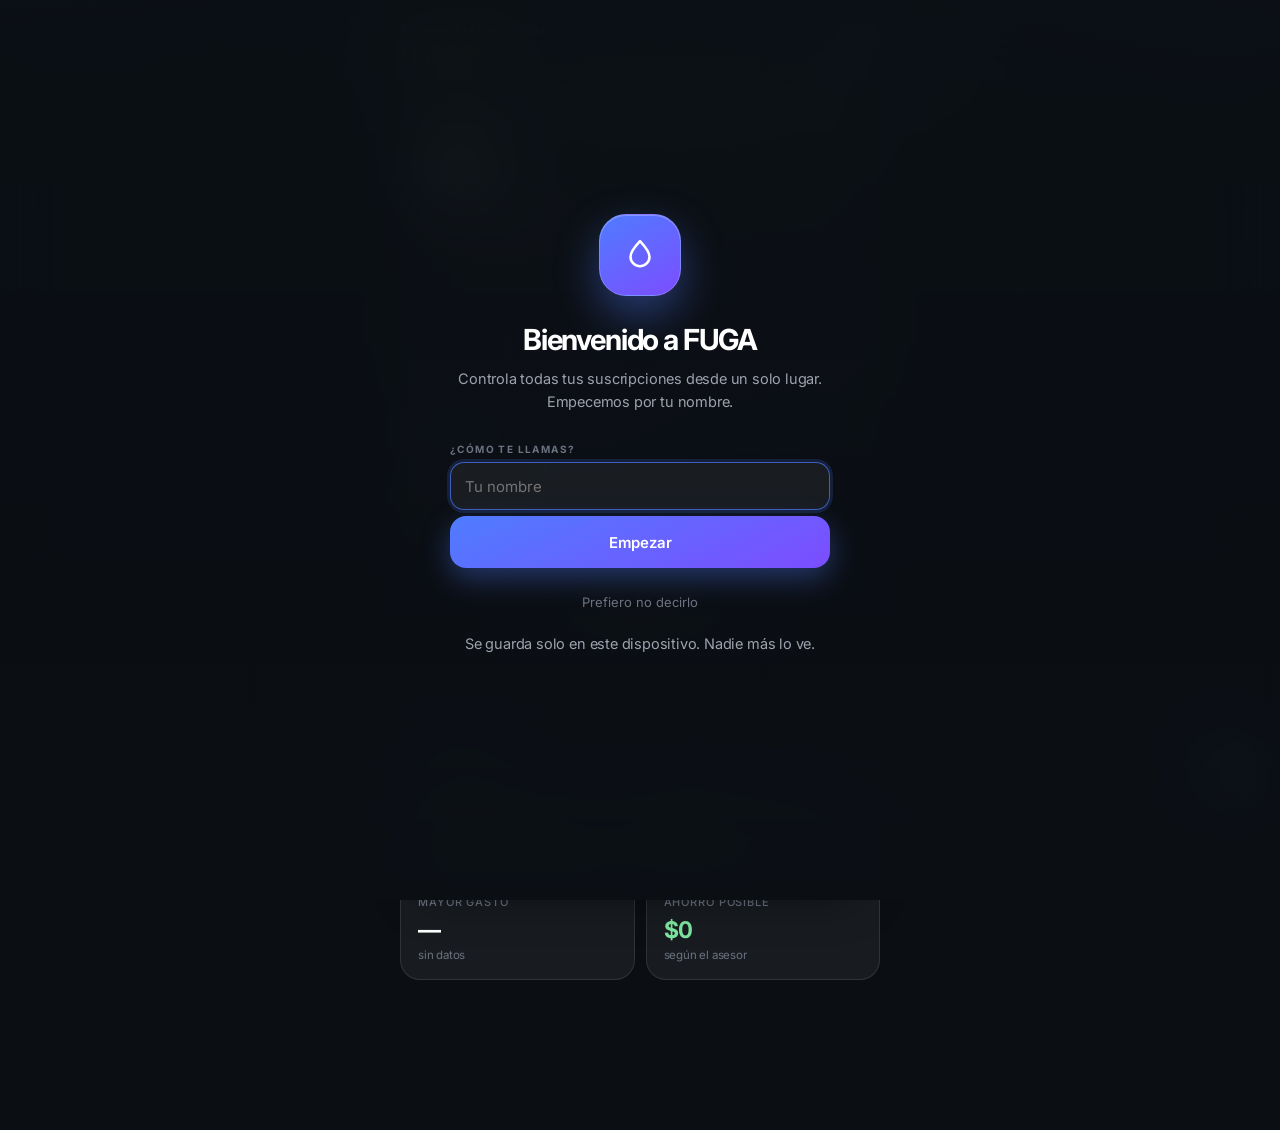
==== commit 61249c1b: "Add files via upload" ====
--- a/index.html
+++ b/index.html
@@ -416,6 +416,25 @@
   transition:transform .16s var(--eio),border-color .2s}
 .sws button.on{border-color:#fff;transform:scale(1.06)}
 
+/* ══ Bienvenida ══ */
+.welcome{position:fixed;z-index:20;inset:0;display:grid;place-items:center;padding:30px 24px;
+  background:linear-gradient(180deg,rgba(11,15,20,.92),rgba(11,15,20,.99));
+  backdrop-filter:saturate(1.4) blur(32px);-webkit-backdrop-filter:saturate(1.4) blur(32px);
+  animation:fadeIn .45s var(--e)}
+.welcome[hidden]{display:none}
+.w-in{width:100%;max-width:380px;text-align:center;animation:rise .6s var(--e) .08s both}
+.w-mark{width:82px;height:82px;margin:0 auto 26px;border-radius:27px;display:grid;place-items:center;
+  border:1px solid var(--edge-hi);background:linear-gradient(150deg,var(--pri),var(--sec));
+  box-shadow:0 18px 44px rgba(79,124,255,.4),0 1px 0 rgba(255,255,255,.24) inset}
+.w-mark svg{width:38px;height:38px;fill:none;stroke:#fff;stroke-width:1.6;stroke-linecap:round;stroke-linejoin:round}
+.w-in h1{margin:0;font-size:29px;font-weight:700;letter-spacing:-.04em}
+.w-in p{margin:11px 0 30px;color:var(--tx2);font-size:14.5px;line-height:1.55}
+.w-in label{text-align:left}
+.w-in .save{width:100%}
+.w-skip{display:block;width:100%;margin-top:14px;padding:12px;color:var(--tx3);font-size:13px}
+.w-skip:active{color:var(--tx2)}
+.w-note{margin:22px 0 0;color:var(--tx3);font-size:11.5px;line-height:1.5}
+
 /* ══ Varios ══ */
 .toast{display:none;position:fixed;z-index:11;left:50%;bottom:calc(100px + var(--sb));
   max-width:calc(100vw - 44px);padding:13px 18px;border-radius:15px;border:1px solid var(--edge-hi);
@@ -442,9 +461,9 @@
   <div class="top">
     <div class="hi">
       <small id="greet">Hola</small>
-      <h1 id="uname">Marco 👋</h1>
+      <h1 id="uname">👋</h1>
     </div>
-    <button class="av" id="avatarBtn">M</button>
+    <button class="av" id="avatarBtn"></button>
   </div>
 
   <!-- ═══ INICIO ═══ -->
@@ -523,8 +542,8 @@
   <!-- ═══ PERFIL ═══ -->
   <div class="view" id="v-profile" hidden>
     <div class="prof">
-      <div class="big-av" id="profAv">M</div>
-      <h2 id="profName">Marco</h2>
+      <div class="big-av" id="profAv"></div>
+      <h2 id="profName">—</h2>
       <span class="lvl"><i></i><span id="profLvl">Nivel inicial</span></span>
     </div>
     <div class="tiles" id="profTiles"></div>
@@ -638,6 +657,20 @@
     <label>COLOR<div class="sws" id="sws"></div></label>
     <button class="save" type="submit">Guardar suscripción</button>
   </form>
+</section>
+
+<section class="welcome" id="welcome" hidden aria-modal="true" role="dialog">
+  <div class="w-in">
+    <div class="w-mark">
+      <svg viewBox="0 0 24 24"><path d="M12 3.2c3.4 3.6 6 6.6 6 9.9a6 6 0 0 1-12 0c0-3.3 2.6-6.3 6-9.9z"/></svg>
+    </div>
+    <h1 id="wTitle">Bienvenido a FUGA</h1>
+    <p id="wSub">Controla todas tus suscripciones desde un solo lugar. Empecemos por tu nombre.</p>
+    <label>¿CÓMO TE LLAMAS?<input id="wName" maxlength="20" placeholder="Tu nombre" autocomplete="given-name"></label>
+    <button class="save" id="wGo">Empezar</button>
+    <button class="w-skip" id="wSkip">Prefiero no decirlo</button>
+    <p class="w-note" id="wNote">Se guarda solo en este dispositivo. Nadie más lo ve.</p>
+  </div>
 </section>
 
 <div class="toast" id="toast" role="status" aria-live="polite"></div>
@@ -784,9 +817,10 @@
   try{ raw = JSON.parse(localStorage.getItem(KEY) || "{}"); }catch{ raw = {}; }
   return {
     rate: Number(raw.rate) > 0 ? Number(raw.rate) : 950,
-    user: typeof raw.user === "string" && raw.user ? raw.user : "Marco",
+    user: typeof raw.user === "string" ? raw.user : "",
     brandLogos: raw.brandLogos !== false,
     since: raw.since || new Date().toISOString().slice(0,10),
+    seen: Boolean(raw.seen),
     saved: Number(raw.saved) || 0,
     leaks: Array.isArray(raw.leaks) ? raw.leaks.map(norm) : []
   };
@@ -861,9 +895,13 @@
   const prev = new Date(now.getFullYear(), now.getMonth()-1, 1);
   const prevCash = monthCash(prev.getFullYear(), prev.getMonth());
 
-  $("greet").textContent = now.getHours() < 12 ? "Buenos días" : now.getHours() < 20 ? "Buenas tardes" : "Buenas noches";
-  $("uname").textContent = state.user + " 👋";
-  $("avatarBtn").textContent = state.user.slice(0,1).toUpperCase();
+  const hora = new Date().getHours();
+  const saludo = hora < 12 ? "Buenos días" : hora < 20 ? "Buenas tardes" : "Buenas noches";
+  $("greet").textContent = state.user ? saludo : "Te damos la bienvenida";
+  $("uname").textContent = state.user ? state.user + " 👋" : "Hola 👋";
+  $("avatarBtn").innerHTML = state.user
+    ? esc(state.user.slice(0,1).toUpperCase())
+    : '<svg viewBox="0 0 24 24" style="width:20px;height:20px;fill:none;stroke:currentColor;stroke-width:1.7;stroke-linecap:round;stroke-linejoin:round"><circle cx="12" cy="8" r="3.4"/><path d="M5.4 20.5c.8-3.5 3.2-5.2 6.6-5.2s5.8 1.7 6.6 5.2"/></svg>';
   $("hMonth").textContent = money(cash);
 
   let cls = "flat", ic = ICON.eq, txt = "igual que el mes pasado";
@@ -1153,8 +1191,10 @@
 
 /* ═════════ PERFIL ═════════ */
 function renderProfile(){
-  $("profAv").textContent = state.user.slice(0,1).toUpperCase();
-  $("profName").textContent = state.user;
+  $("profAv").innerHTML = state.user
+    ? esc(state.user.slice(0,1).toUpperCase())
+    : '<svg viewBox="0 0 24 24" style="width:38px;height:38px;fill:none;stroke:currentColor;stroke-width:1.5;stroke-linecap:round;stroke-linejoin:round"><circle cx="12" cy="8" r="3.4"/><path d="M5.4 20.5c.8-3.5 3.2-5.2 6.6-5.2s5.8 1.7 6.6 5.2"/></svg>';
+  $("profName").textContent = state.user || "Sin nombre";
   const meses = Math.max(1, Math.round((today() - new Date(state.since + "T00:00:00")) / 2592000000) + 1);
   const ahorro = state.saved;
   const nivel = ahorro > 200000 ? "Nivel experto" : ahorro > 60000 ? "Nivel avanzado" : ahorro > 0 ? "Nivel en marcha" : "Nivel inicial";
@@ -1438,6 +1478,32 @@
   toast("Planilla descargada");
 }
 
+/* ═════════ Bienvenida ═════════ */
+function showWelcome(editando){
+  $("wTitle").textContent = editando ? "Cambiar nombre" : "Bienvenido a FUGA";
+  $("wSub").textContent = editando
+    ? "Así te saluda la app cada vez que la abres."
+    : "Controla todas tus suscripciones desde un solo lugar. Empecemos por tu nombre.";
+  $("wGo").textContent  = editando ? "Guardar" : "Empezar";
+  $("wSkip").hidden = !!editando;
+  $("wNote").hidden = !!editando;
+  $("wName").value = state.user || "";
+  $("welcome").hidden = false;
+  document.body.style.overflow = "hidden";
+  setTimeout(() => $("wName").focus(), 120);
+}
+function hideWelcome(){
+  $("welcome").hidden = true;
+  document.body.style.overflow = "";
+  render();
+}
+function saveName(){
+  const n = $("wName").value.trim().slice(0,20);
+  if(!n){ toast("Escribe tu nombre o toca omitir"); $("wName").focus(); return; }
+  state.user = n; state.seen = true; persist(); hideWelcome();
+  toast("Listo, " + n);
+}
+
 /* ═════════ Eventos ═════════ */
 function ripple(btn, e){
   const r = btn.getBoundingClientRect();
@@ -1520,10 +1586,13 @@
     swatches(p.c); renderPick();
   });
 
-  $("editName").addEventListener("click", () => {
-    const n = prompt("¿Cómo te llamas?", state.user);
-    if(n && n.trim()){ state.user = n.trim().slice(0,20); persist(); render(); toast("Listo, " + state.user); }
-  });
+  $("editName").addEventListener("click", () => showWelcome(true));
+  $("wGo").addEventListener("click", saveName);
+  $("wSkip").addEventListener("click", () => {
+    state.seen = true; persist(); hideWelcome();
+    toast("Puedes ponerlo cuando quieras en Perfil");
+  });
+  $("wName").addEventListener("keydown", e => { if(e.key === "Enter"){ e.preventDefault(); saveName(); } });
   $("rate").addEventListener("change", () => {
     const v = Number($("rate").value);
     if(!(v > 0)){ $("rate").value = state.rate; toast("Valor inválido"); return; }
@@ -1547,9 +1616,10 @@
         if(!Array.isArray(d.leaks)) throw 0;
         state = {
           rate: Number(d.rate) > 0 ? Number(d.rate) : 950,
-          user: d.user || "Marco",
+          user: typeof d.user === "string" ? d.user : "",
           brandLogos: d.brandLogos !== false,
           since: d.since || iso(today()),
+          seen: true,
           saved: Number(d.saved) || 0,
           leaks: d.leaks.map(norm)
         };
@@ -1579,6 +1649,7 @@
 
 bind();
 go("home");
+if(!state.user && !state.seen) showWelcome(false);
 })();
 </script>
 </body>
